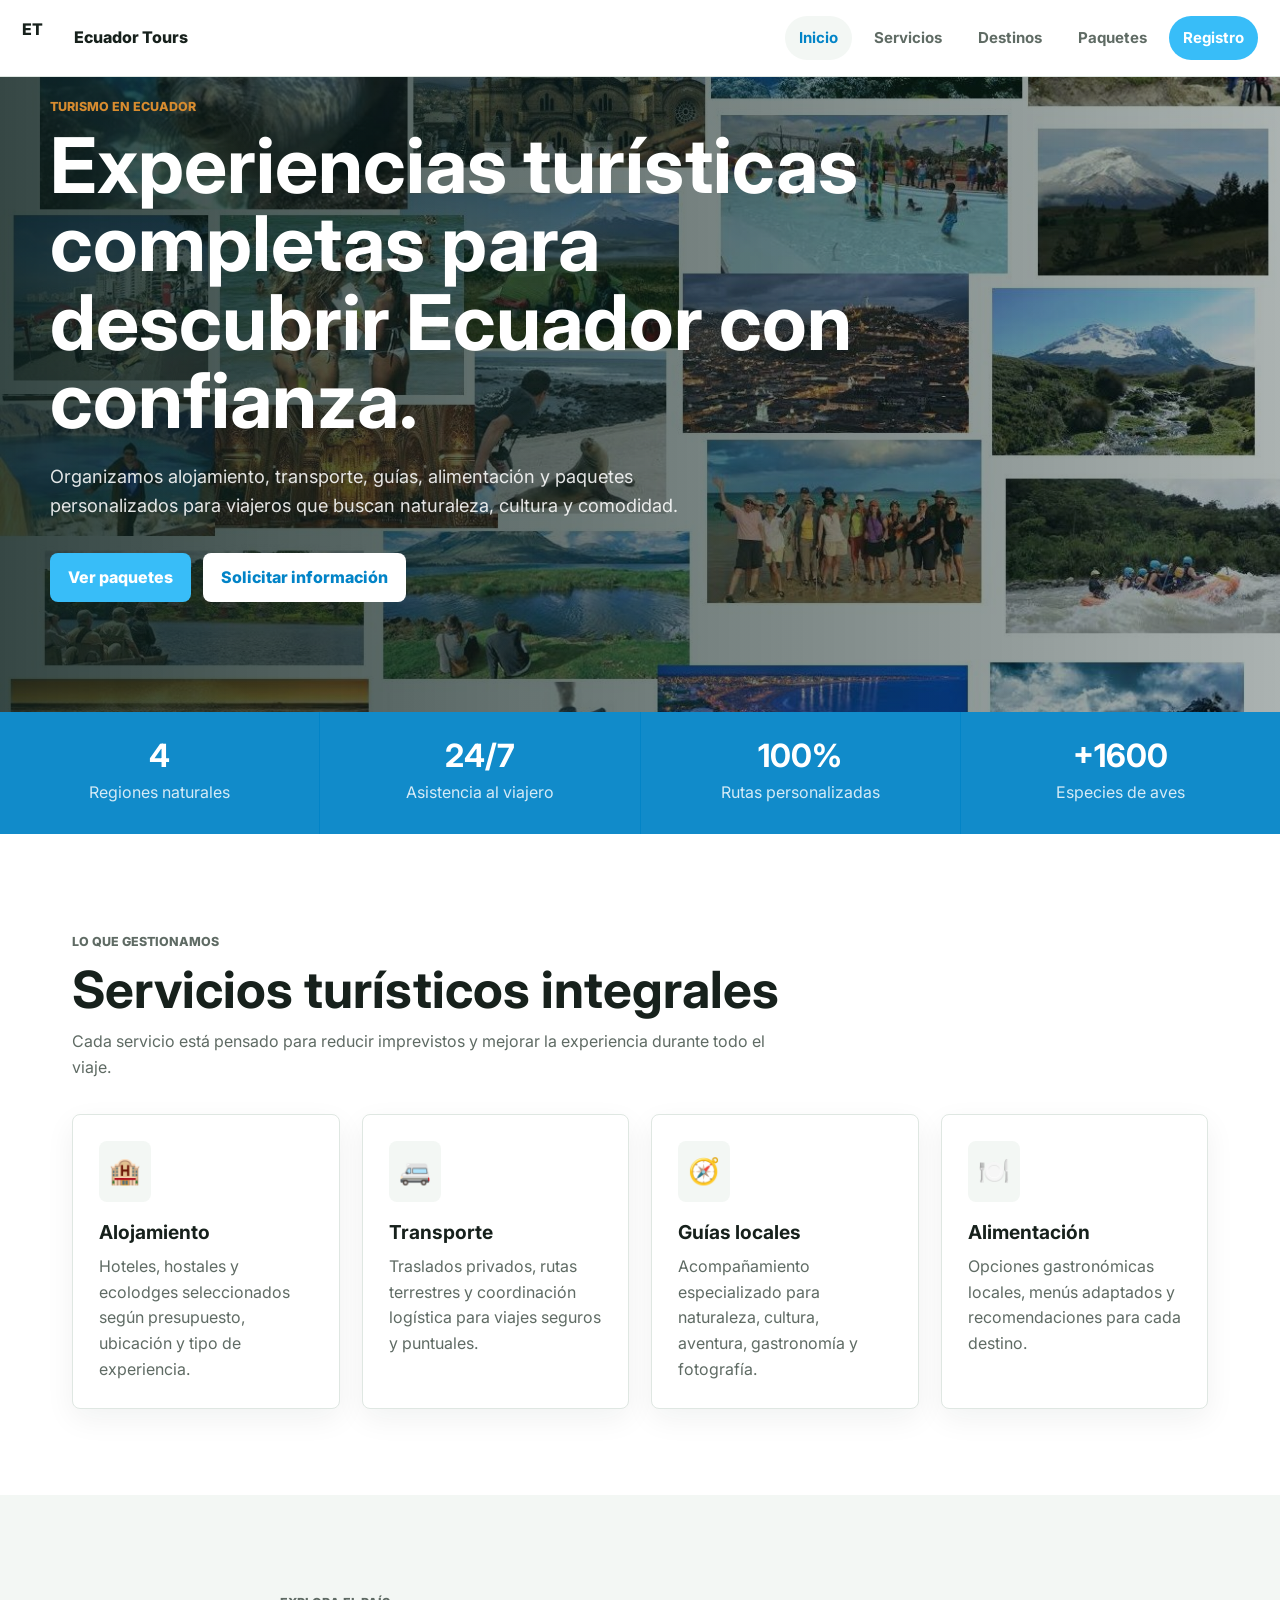
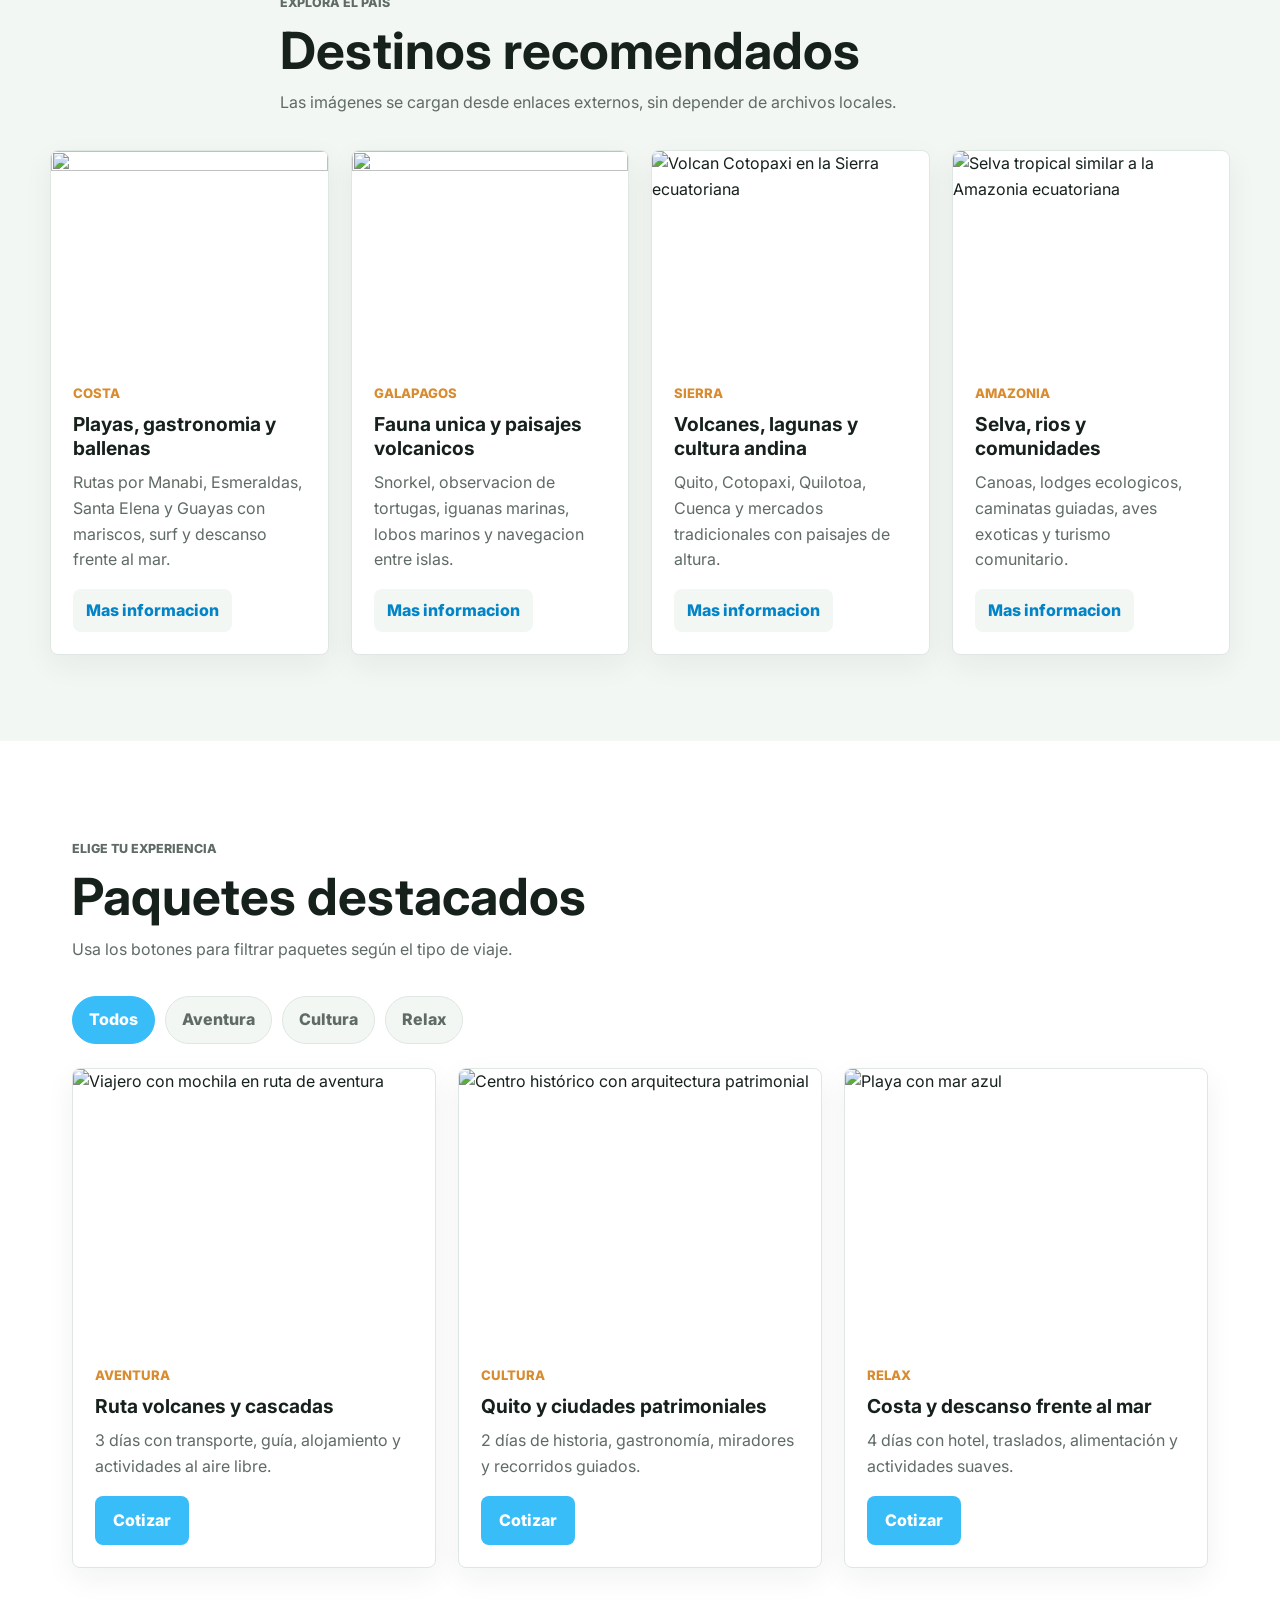
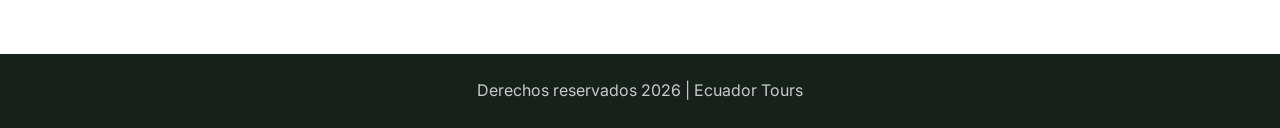
==== index.html @ 1644e5ca "Se creo una pagina adicional para el registro que despues cliquear que nos dirige a una pagina del r" ====
<!DOCTYPE html>
<html lang="es">
<head>
  <meta charset="UTF-8">
  <meta name="viewport" content="width=device-width, initial-scale=1.0">
  <title>Ecuador Tours | Servicios Turísticos Profesionales</title>
  <link rel="preconnect" href="https://fonts.googleapis.com">
  <link rel="preconnect" href="https://fonts.gstatic.com" crossorigin>
  <link href="https://fonts.googleapis.com/css2?family=Inter:wght@400;500;600;700;800&display=swap" rel="stylesheet">
  <link rel="stylesheet" href="estilos.css">
</head>
<body>
  <header class="site-header">
    <nav class="navbar" aria-label="Navegación principal">
      <a class="brand" href="#inicio" aria-label="Ir al inicio">
        <span class="brand-mark">ET</span>
        <span>Ecuador Tours</span>
      </a>
 
      <button class="menu-toggle" type="button" aria-label="Abrir menú" aria-expanded="false">
        <span></span>
        <span></span>
        <span></span>
      </button>
 
      <ul class="nav-links">
        <li><a href="#inicio" class="nav-link active">Inicio</a></li>
        <li><a href="#servicios" class="nav-link">Servicios</a></li>
        <li><a href="#destinos" class="nav-link">Destinos</a></li>
        <li><a href="#paquetes" class="nav-link">Paquetes</a></li>
        <li><a href="#registro" class="nav-link nav-cta">Registro</a></li>
      </ul>
    </nav>
  </header>
 
  <main>
    <section id="inicio" class="hero">
      <div class="hero-content">
        <p class="eyebrow">Turismo en Ecuador</p>
        <h1>Experiencias turísticas completas para descubrir Ecuador con confianza.</h1>
        <p class="hero-text">Organizamos alojamiento, transporte, guías, alimentación y paquetes personalizados para viajeros que buscan naturaleza, cultura y comodidad.</p>
        <div class="hero-actions">
          <a class="btn btn-primary" href="#paquetes">Ver paquetes</a>
          <a class="btn btn-secondary" href="#registro">Solicitar información</a>
        </div>
      </div>
    </section>
 
    <section class="stats-band" aria-label="Datos destacados">
      <article>
        <strong>4</strong>
        <span>Regiones naturales</span>
      </article>
      <article>
        <strong>24/7</strong>
        <span>Asistencia al viajero</span>
      </article>
      <article>
        <strong>100%</strong>
        <span>Rutas personalizadas</span>
      </article>
      <article>
        <strong>+1600</strong>
        <span>Especies de aves</span>
      </article>
    </section>
 
    <section id="servicios" class="section">
      <div class="section-heading">
        <p class="eyebrow">Lo que gestionamos</p>
        <h2>Servicios turísticos integrales</h2>
        <p>Cada servicio está pensado para reducir imprevistos y mejorar la experiencia durante todo el viaje.</p>
      </div>
 
      <div class="service-grid">
        <article class="service-card">
          <span class="icon">🏨</span>
          <h3>Alojamiento</h3>
          <p>Hoteles, hostales y ecolodges seleccionados según presupuesto, ubicación y tipo de experiencia.</p>
        </article>
        <article class="service-card">
          <span class="icon">🚐</span>
          <h3>Transporte</h3>
          <p>Traslados privados, rutas terrestres y coordinación logística para viajes seguros y puntuales.</p>
        </article>
        <article class="service-card">
          <span class="icon">🧭</span>
          <h3>Guías locales</h3>
          <p>Acompañamiento especializado para naturaleza, cultura, aventura, gastronomía y fotografía.</p>
        </article>
        <article class="service-card">
          <span class="icon">🍽️</span>
          <h3>Alimentación</h3>
          <p>Opciones gastronómicas locales, menús adaptados y recomendaciones para cada destino.</p>
        </article>
      </div>
    </section>
 
    <section id="destinos" class="section section-muted">
      <div class="section-heading">
        <p class="eyebrow">Explora el país</p>
        <h2>Destinos recomendados</h2>
        <p>Las imágenes se cargan desde enlaces externos, sin depender de archivos locales.</p>
      </div>
 
      <div class="destination-grid destination-grid--four">
        <article class="destination-card">
          <img src="https://imgmedia.larepublica.pe/1000x590/larepublica/original/2024/11/26/67465db85bb6f54c3376f02b.webp%22 alt="Costa ecuatoriana con playa, mar y vegetacion tropical">
          <div>
            <span>Costa</span>
            <h3>Playas, gastronomia y ballenas</h3>
            <p>Rutas por Manabi, Esmeraldas, Santa Elena y Guayas con mariscos, surf y descanso frente al mar.</p>
            <button class="btn btn-small destination-btn" type="button" data-destination="costa">Mas informacion</button>
          </div>
        </article>
 
        <article class="destination-card">
          <img src="https://artralux.co.th/wp-content/uploads/2022/04/cover-%E0%B8%AB%E0%B8%A1%E0%B8%B9%E0%B9%88%E0%B9%80%E0%B8%81%E0%B8%B2%E0%B8%B0-%E0%B8%81%E0%B8%B2%E0%B8%A5%E0%B8%B2%E0%B8%9B%E0%B8%B2%E0%B8%81%E0%B8%AD%E0%B8%AA-1-768x384.jpg%22 alt="Islas Galapagos con aguas turquesas y formaciones volcanicas">
          <div>
            <span>Galapagos</span>
            <h3>Fauna unica y paisajes volcanicos</h3>
            <p>Snorkel, observacion de tortugas, iguanas marinas, lobos marinos y navegacion entre islas.</p>
            <button class="btn btn-small destination-btn" type="button" data-destination="galapagos">Mas informacion</button>
          </div>
        </article>
 
        <article class="destination-card">
          <img src="https://www.galakiwi.com/blog/wp-content/uploads/2025/10/pexels-davegarcia-30785381-scaled.jpg" alt="Volcan Cotopaxi en la Sierra ecuatoriana">
          <div>
            <span>Sierra</span>
            <h3>Volcanes, lagunas y cultura andina</h3>
            <p>Quito, Cotopaxi, Quilotoa, Cuenca y mercados tradicionales con paisajes de altura.</p>
            <button class="btn btn-small destination-btn" type="button" data-destination="sierra">Mas informacion</button>
          </div>
        </article>
 
        <article class="destination-card">
          <img src="https://images.unsplash.com/photo-1448375240586-882707db888b?auto=format&fit=crop&w=1200&q=85" alt="Selva tropical similar a la Amazonia ecuatoriana">
          <div>
            <span>Amazonia</span>
            <h3>Selva, rios y comunidades</h3>
            <p>Canoas, lodges ecologicos, caminatas guiadas, aves exoticas y turismo comunitario.</p>
            <button class="btn btn-small destination-btn" type="button" data-destination="amazonia">Mas informacion</button>
          </div>
        </article>
      </div>
    </section>
 
    <section id="paquetes" class="section">
      <div class="section-heading">
        <p class="eyebrow">Elige tu experiencia</p>
        <h2>Paquetes destacados</h2>
        <p>Usa los botones para filtrar paquetes según el tipo de viaje.</p>
      </div>
 
      <div class="filter-bar" aria-label="Filtro de paquetes">
        <button class="filter-btn active" type="button" data-filter="todos">Todos</button>
        <button class="filter-btn" type="button" data-filter="aventura">Aventura</button>
        <button class="filter-btn" type="button" data-filter="cultura">Cultura</button>
        <button class="filter-btn" type="button" data-filter="relax">Relax</button>
      </div>
 
      <div class="package-grid">
        <article class="package-card" data-category="aventura">
          <img src="https://images.unsplash.com/photo-1526772662000-3f88f10405ff?auto=format&fit=crop&w=1000&q=80" alt="Viajero con mochila en ruta de aventura">
          <div class="package-body">
            <span>Aventura</span>
            <h3>Ruta volcanes y cascadas</h3>
            <p>3 días con transporte, guía, alojamiento y actividades al aire libre.</p>
            <button class="btn btn-primary package-btn" type="button" data-package="Ruta volcanes y cascadas">Cotizar</button>
          </div>
        </article>
 
        <article class="package-card" data-category="cultura">
          <img src="https://images.unsplash.com/photo-1516738901171-8eb4fc13bd20?auto=format&fit=crop&w=1000&q=80" alt="Centro histórico con arquitectura patrimonial">
          <div class="package-body">
            <span>Cultura</span>
            <h3>Quito y ciudades patrimoniales</h3>
            <p>2 días de historia, gastronomía, miradores y recorridos guiados.</p>
            <button class="btn btn-primary package-btn" type="button" data-package="Quito y ciudades patrimoniales">Cotizar</button>
          </div>
        </article>
 
        <article class="package-card" data-category="relax">
          <img src="https://images.unsplash.com/photo-1507525428034-b723cf961d3e?auto=format&fit=crop&w=1000&q=80" alt="Playa con mar azul">
          <div class="package-body">
            <span>Relax</span>
            <h3>Costa y descanso frente al mar</h3>
            <p>4 días con hotel, traslados, alimentación y actividades suaves.</p>
            <button class="btn btn-primary package-btn" type="button" data-package="Costa y descanso frente al mar">Cotizar</button>
          </div>
        </article>
      </div>
    </section>
 

  </main>
 
  <div class="modal hidden" id="modal" aria-hidden="true">
    <div class="modal-card" role="dialog" aria-modal="true" aria-labelledby="modal-title">
      <button class="modal-close" type="button" aria-label="Cerrar ventana">×</button>
      <p class="eyebrow">Detalle del destino</p>
      <h2 id="modal-title"></h2>
      <p id="modal-text"></p>
      <a class="btn btn-primary modal-info-btn" href="#registro">Quiero informacion</a>
    </div>
  </div>
 
  <footer class="site-footer">
    <p>Derechos reservados 2026 | Ecuador Tours</p>
  </footer>
 
  <script src="app.js"></script>
</body>
</html>
---- estilos.css ----
:root {
  --ink: #17211c;
  --muted: #5f6b64;
  --line: #dfe7e2;
  --paper: #ffffff;
  --soft: #f3f7f4;
  --brand: #38bdf8;
  --brand-dark: #0284c7;
  --accent: #d88c2f;
  --shadow: 0 18px 45px rgba(23, 33, 28, 0.14);
}

* {
  box-sizing: border-box;
  margin: 0;
  padding: 0;
}

html {
  scroll-behavior: smooth;
}

body {
  background: var(--paper);
  color: var(--ink);
  font-family: "Inter", Arial, sans-serif;
  line-height: 1.6;
}

img {
  display: block;
  width: 100%;
}

a {
  color: inherit;
  text-decoration: none;
}

button,
input,
select {
  font: inherit;
}

.site-header {
  background: rgba(255, 255, 255, 0.94);
  border-bottom: 1px solid var(--line);
  position: sticky;
  top: 0;
  z-index: 20;
}

.navbar {
  align-items: center;
  display: flex;
  justify-content: space-between;
  margin: 0 auto;
  max-width: 1600px;
  min-height: 76px;
  padding: 0 22px;
}

.brand {
  align-items: center;
  display: inline-flex;
  font-weight: 800;
  gap: 10px;
}

.brand-mark {
  border-radius: 8px;
  height: 42px;
  object-fit: cover;
  width: 42px;
}

.nav-links {
  align-items: center;
  display: flex;
  gap: 8px;
  list-style: none;
}

.nav-link {
  border-radius: 999px;
  color: var(--muted);
  display: inline-flex;
  font-size: 0.94rem;
  font-weight: 700;
  padding: 10px 14px;
}

.nav-link:hover,
.nav-link.active {
  background: var(--soft);
  color: var(--brand-dark);
}

.nav-cta {
  background: var(--brand);
  color: #ffffff;
}

.nav-cta:hover,
.nav-cta.active {
  background: var(--brand-dark);
  color: #ffffff;
}

.menu-toggle {
  background: transparent;
  border: 0;
  display: none;
  flex-direction: column;
  gap: 5px;
  padding: 8px;
}

.menu-toggle span {
  background: var(--ink);
  border-radius: 999px;
  display: block;
  height: 2px;
  width: 26px;
}

.hero {
  align-items: center;
  background:
    linear-gradient(90deg, rgba(10, 31, 28, 0.82), rgba(10, 31, 28, 0.34)),
    url("fondoSitiosTuristicos.jpg") center/cover;
  color: #ffffff;
  display: flex;
  min-height: 620px;
  padding: 20px 10px 110px;
}

.hero-content {
  margin: 0 auto;
  max-width: 1180px;
  width: 100%;
}

.eyebrow {
  color: var(--accent);
  font-size: 0.78rem;
  font-weight: 800;
  letter-spacing: 0;
  margin-bottom: 10px;
  text-transform: uppercase;
}

.hero h1 {
  font-size: clamp(2.4rem, 6vw, 4.8rem);
  line-height: 1.02;
  max-width: 840px;
}

.hero-text {
  color: rgba(255, 255, 255, 0.88);
  font-size: 1.14rem;
  margin-top: 22px;
  max-width: 680px;
}

.hero-actions {
  display: flex;
  flex-wrap: wrap;
  gap: 12px;
  margin-top: 32px;
}

.btn {
  align-items: center;
  border: 0;
  border-radius: 8px;
  cursor: pointer;
  display: inline-flex;
  font-weight: 800;
  justify-content: center;
  min-height: 46px;
  padding: 12px 18px;
  transition: transform 0.18s ease, background 0.18s ease, color 0.18s ease;
}

.btn:hover {
  transform: translateY(-2px);
}

.btn-primary {
  background: var(--brand);
  color: #ffffff;
}

.btn-primary:hover {
  background: var(--brand-dark);
}

.btn-secondary {
  background: #ffffff;
  color: var(--brand-dark);
}

.btn-small {
  background: var(--soft);
  color: var(--brand-dark);
  min-height: 40px;
  padding: 9px 13px;
}

.stats-band {
  background: var(--brand-dark);
  color: #ffffff;
  display: grid;
  gap: 1px;
  grid-template-columns: repeat(4, 1fr);
}

.stats-band article {
  background: rgba(255, 255, 255, 0.06);
  padding: 28px 22px;
  text-align: center;
}

.stats-band strong {
  display: block;
  font-size: 2rem;
  line-height: 1;
}

.stats-band span {
  color: rgba(255, 255, 255, 0.82);
  display: block;
  margin-top: 8px;
}

.section {
  margin: 0 auto;
  max-width: 1180px;
  padding: 86px 22px;
}

.section-muted {
  background: var(--soft);
  max-width: none;
}

.section-muted > * {
  margin-left: auto;
  margin-right: auto;
  max-width: 1180px;
}

.section-heading {
  margin-bottom: 34px;
  max-width: 720px;
}

.section-heading h2,
.form-panel h2,
.modal-card h2 {
  font-size: clamp(2rem, 4vw, 3.2rem);
  line-height: 1.08;
}

.section-heading p,
.form-panel p,
.modal-card p {
  color: var(--muted);
  margin-top: 12px;
}

.service-grid,
.destination-grid,
.package-grid {
  display: grid;
  gap: 22px;
}

.service-grid {
  grid-template-columns: repeat(4, 1fr);
}

.service-card,
.destination-card,
.package-card,
.form-panel,
.modal-card {
  background: var(--paper);
  border: 1px solid var(--line);
  border-radius: 8px;
  box-shadow: 0 10px 30px rgba(23, 33, 28, 0.06);
}

.service-card {
  padding: 26px;
}

.icon {
  background: var(--soft);
  border-radius: 8px;
  display: inline-flex;
  font-size: 1.6rem;
  margin-bottom: 18px;
  padding: 10px;
}

.service-card h3,
.destination-card h3,
.package-card h3 {
  font-size: 1.2rem;
  line-height: 1.25;
}

.service-card p,
.destination-card p,
.package-card p {
  color: var(--muted);
  margin-top: 10px;
}

.destination-grid {
  grid-template-columns: repeat(3, 1fr);
}

.destination-grid--four {
  grid-template-columns: repeat(4, 1fr);
}

.destination-card {
  overflow: hidden;
}

.destination-card img,
.package-card img {
  aspect-ratio: 4 / 3;
  height: auto;
  object-fit: cover;
}

.destination-card div,
.package-body {
  padding: 22px;
}

.destination-card span,
.package-card span {
  color: var(--accent);
  display: inline-block;
  font-size: 0.82rem;
  font-weight: 800;
  margin-bottom: 8px;
  text-transform: uppercase;
}

.destination-card .btn,
.package-card .btn {
  margin-top: 16px;
}

.filter-bar {
  display: flex;
  flex-wrap: wrap;
  gap: 10px;
  margin-bottom: 24px;
}

.filter-btn {
  background: var(--soft);
  border: 1px solid var(--line);
  border-radius: 999px;
  color: var(--muted);
  cursor: pointer;
  font-weight: 800;
  padding: 10px 16px;
}

.filter-btn.active,
.filter-btn:hover {
  background: var(--brand);
  border-color: var(--brand);
  color: #ffffff;
}

.package-grid {
  grid-template-columns: repeat(3, 1fr);
}

.package-card {
  overflow: hidden;
}

.package-card.hidden {
  display: none;
}

.section-form {
  max-width: none;
  padding-bottom: 96px;
  padding-top: 96px;
}

.form-panel {
  display: grid;
  gap: 34px;
  grid-template-columns: 0.95fr 1.05fr;
  margin: 0 auto;
  max-width: 1080px;
  padding: 34px;
}

.contact-form {
  display: grid;
  gap: 12px;
}

.contact-form label {
  font-weight: 800;
}

.contact-form input,
.contact-form select {
  background: #ffffff;
  border: 1px solid var(--line);
  border-radius: 8px;
  min-height: 48px;
  padding: 12px 14px;
}

.contact-form input:focus,
.contact-form select:focus {
  border-color: var(--brand);
  outline: 3px solid rgba(15, 118, 110, 0.12);
}

.form-message {
  color: var(--brand-dark);
  font-weight: 800;
  min-height: 24px;
}

.form-message.error {
  color: #b42318;
}

.modal {
  align-items: center;
  background: rgba(10, 31, 28, 0.62);
  display: flex;
  inset: 0;
  justify-content: center;
  padding: 22px;
  position: fixed;
  z-index: 40;
}

.modal.hidden {
  display: none;
}

.modal-card {
  max-width: 560px;
  padding: 30px;
  position: relative;
  width: 100%;
}

.modal-close {
  background: var(--soft);
  border: 0;
  border-radius: 8px;
  cursor: pointer;
  font-size: 1.7rem;
  height: 42px;
  line-height: 1;
  position: absolute;
  right: 18px;
  top: 18px;
  width: 42px;
}

.modal-card .btn {
  margin-top: 20px;
}

.site-footer {
  background: var(--ink);
  color: rgba(255, 255, 255, 0.76);
  padding: 24px;
  text-align: center;
}

@media (max-width: 920px) {
  .service-grid,
  .destination-grid,
  .destination-grid--four,
  .package-grid,
  .form-panel {
    grid-template-columns: 1fr 1fr;
  }

  .stats-band {
    grid-template-columns: repeat(2, 1fr);
  }
}

@media (max-width: 720px) {
  .navbar {
    min-height: 68px;
  }

  .menu-toggle {
    display: flex;
  }

  .nav-links {
    background: #ffffff;
    border-bottom: 1px solid var(--line);
    box-shadow: var(--shadow);
    display: none;
    flex-direction: column;
    left: 0;
    padding: 16px 22px 20px;
    position: absolute;
    right: 0;
    top: 68px;
  }

  .nav-links.open {
    display: flex;
  }

  .nav-link {
    justify-content: center;
    width: 100%;
  }

  .hero {
    min-height: 560px;
    padding-top: 86px;
  }

  .hero-actions,
  .filter-bar {
    align-items: stretch;
    flex-direction: column;
  }

  .service-grid,
  .destination-grid,
  .destination-grid--four,
  .package-grid,
  .form-panel,
  .stats-band {
    grid-template-columns: 1fr;
  }

  .section,
  .section-form {
    padding: 64px 18px;
  }

  .form-panel {
    padding: 24px;
  }
}
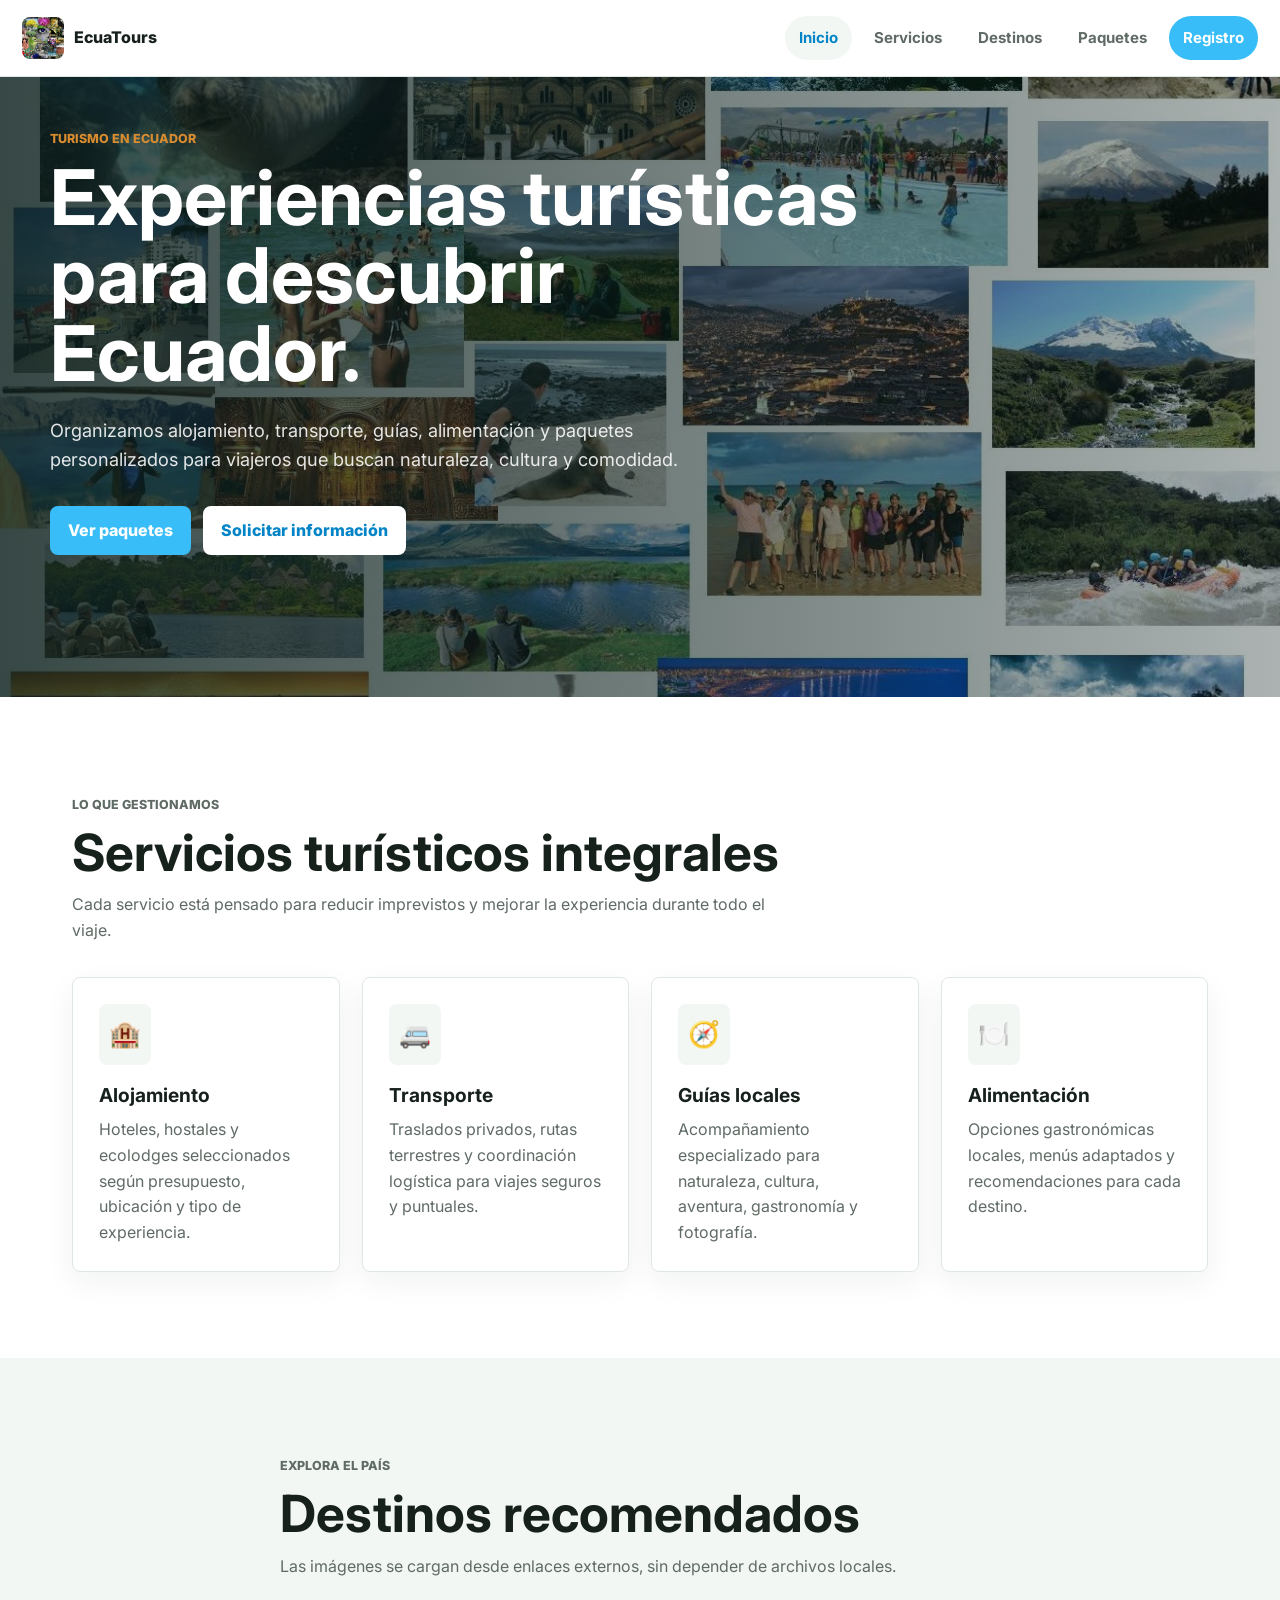
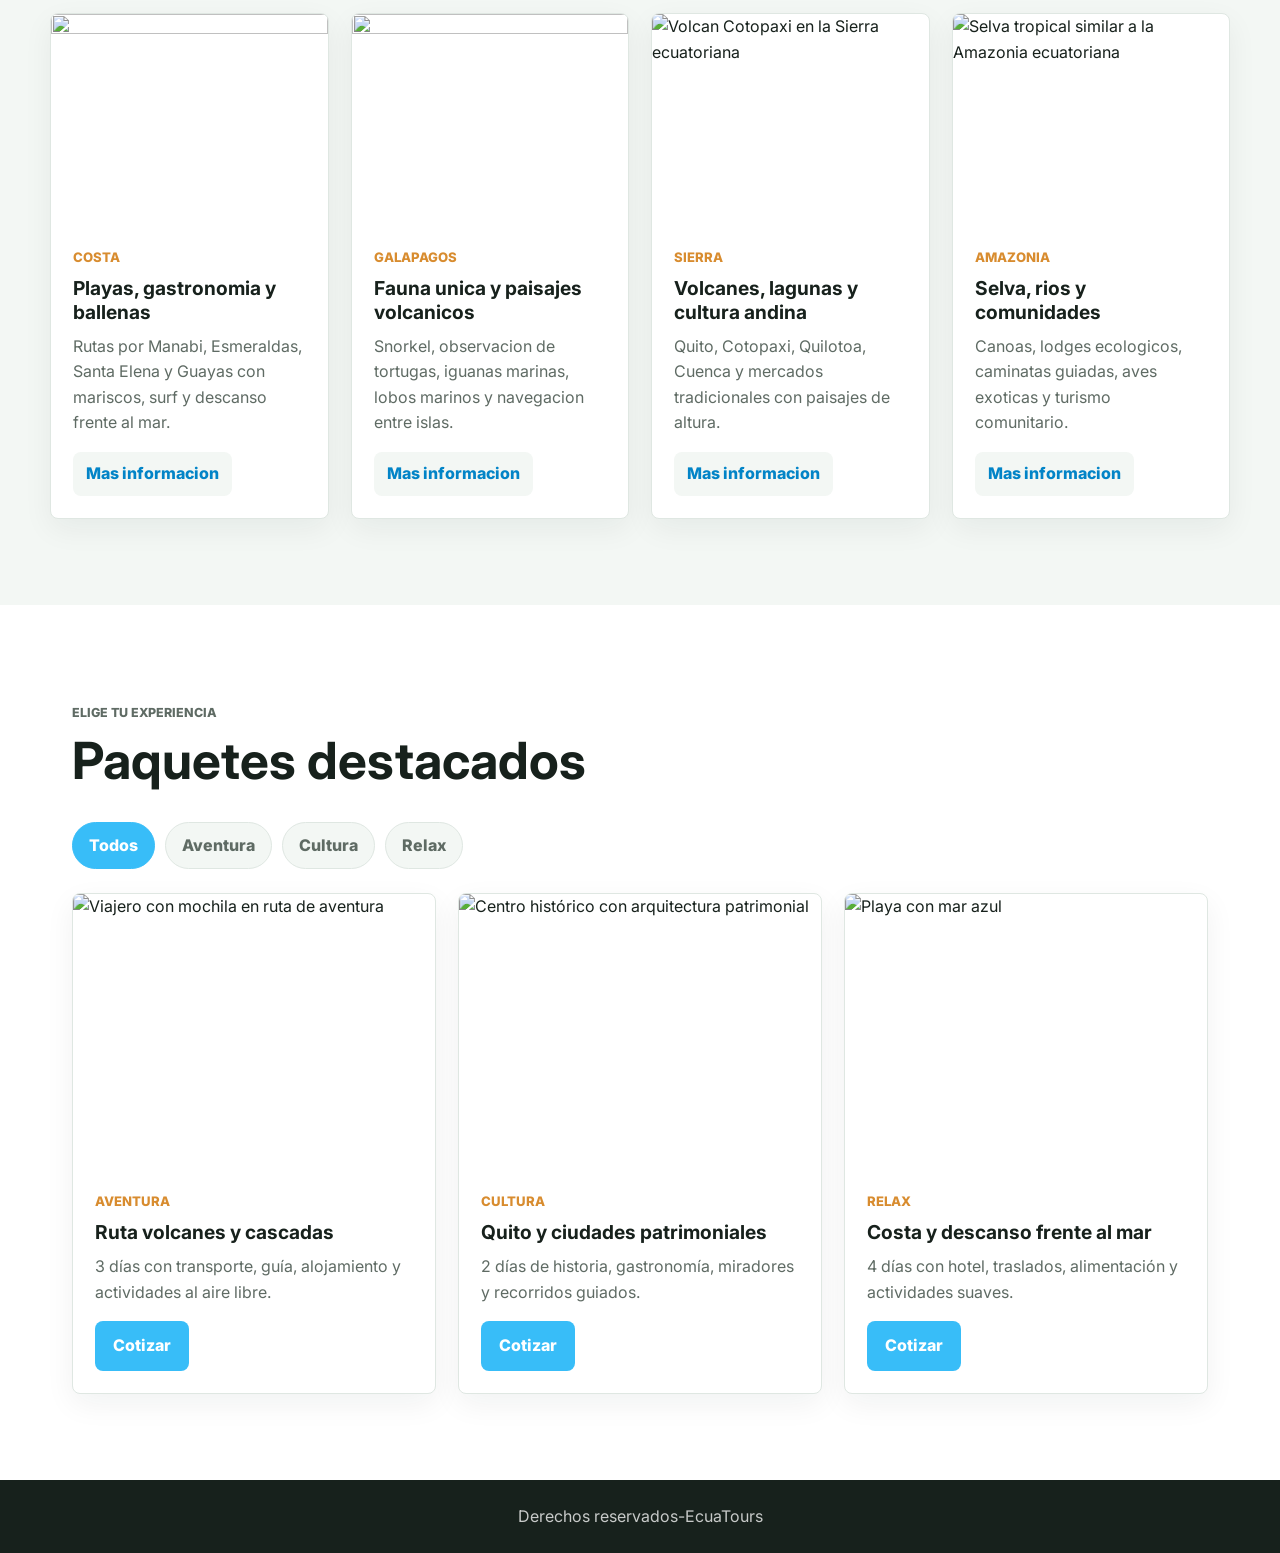
==== commit 30d58f01: "Resolver conflictos de index" ====
--- a/index.html
+++ b/index.html
@@ -3,7 +3,7 @@
 <head>
   <meta charset="UTF-8">
   <meta name="viewport" content="width=device-width, initial-scale=1.0">
-  <title>Ecuador Tours | Servicios Turísticos Profesionales</title>
+  <title>EcuaTours | Servicios Turísticos</title>
   <link rel="preconnect" href="https://fonts.googleapis.com">
   <link rel="preconnect" href="https://fonts.gstatic.com" crossorigin>
   <link href="https://fonts.googleapis.com/css2?family=Inter:wght@400;500;600;700;800&display=swap" rel="stylesheet">
@@ -13,12 +13,11 @@
   <header class="site-header">
     <nav class="navbar" aria-label="Navegación principal">
       <a class="brand" href="#inicio" aria-label="Ir al inicio">
-        <span class="brand-mark">ET</span>
-        <span>Ecuador Tours</span>
+    <img class="brand-mark" src="biodiversidad.jpg" alt="Logo EcuaTours">
+        <span>EcuaTours</span>
       </a>
  
       <button class="menu-toggle" type="button" aria-label="Abrir menú" aria-expanded="false">
-        <span></span>
         <span></span>
         <span></span>
       </button>
@@ -37,32 +36,13 @@
     <section id="inicio" class="hero">
       <div class="hero-content">
         <p class="eyebrow">Turismo en Ecuador</p>
-        <h1>Experiencias turísticas completas para descubrir Ecuador con confianza.</h1>
+        <h1>Experiencias turísticas para descubrir Ecuador.</h1>
         <p class="hero-text">Organizamos alojamiento, transporte, guías, alimentación y paquetes personalizados para viajeros que buscan naturaleza, cultura y comodidad.</p>
         <div class="hero-actions">
           <a class="btn btn-primary" href="#paquetes">Ver paquetes</a>
           <a class="btn btn-secondary" href="#registro">Solicitar información</a>
         </div>
       </div>
-    </section>
- 
-    <section class="stats-band" aria-label="Datos destacados">
-      <article>
-        <strong>4</strong>
-        <span>Regiones naturales</span>
-      </article>
-      <article>
-        <strong>24/7</strong>
-        <span>Asistencia al viajero</span>
-      </article>
-      <article>
-        <strong>100%</strong>
-        <span>Rutas personalizadas</span>
-      </article>
-      <article>
-        <strong>+1600</strong>
-        <span>Especies de aves</span>
-      </article>
     </section>
  
     <section id="servicios" class="section">
@@ -150,7 +130,6 @@
       <div class="section-heading">
         <p class="eyebrow">Elige tu experiencia</p>
         <h2>Paquetes destacados</h2>
-        <p>Usa los botones para filtrar paquetes según el tipo de viaje.</p>
       </div>
  
       <div class="filter-bar" aria-label="Filtro de paquetes">
@@ -193,7 +172,8 @@
       </div>
     </section>
  
-
+   
+    </section>
   </main>
  
   <div class="modal hidden" id="modal" aria-hidden="true">
@@ -207,9 +187,10 @@
   </div>
  
   <footer class="site-footer">
-    <p>Derechos reservados 2026 | Ecuador Tours</p>
+    <p>Derechos reservados-EcuaTours</p>
   </footer>
  
-  <script src="app.js"></script>
+  <script type="module" src="app.js"></script>
 </body>
-</html>+</html>
+ 
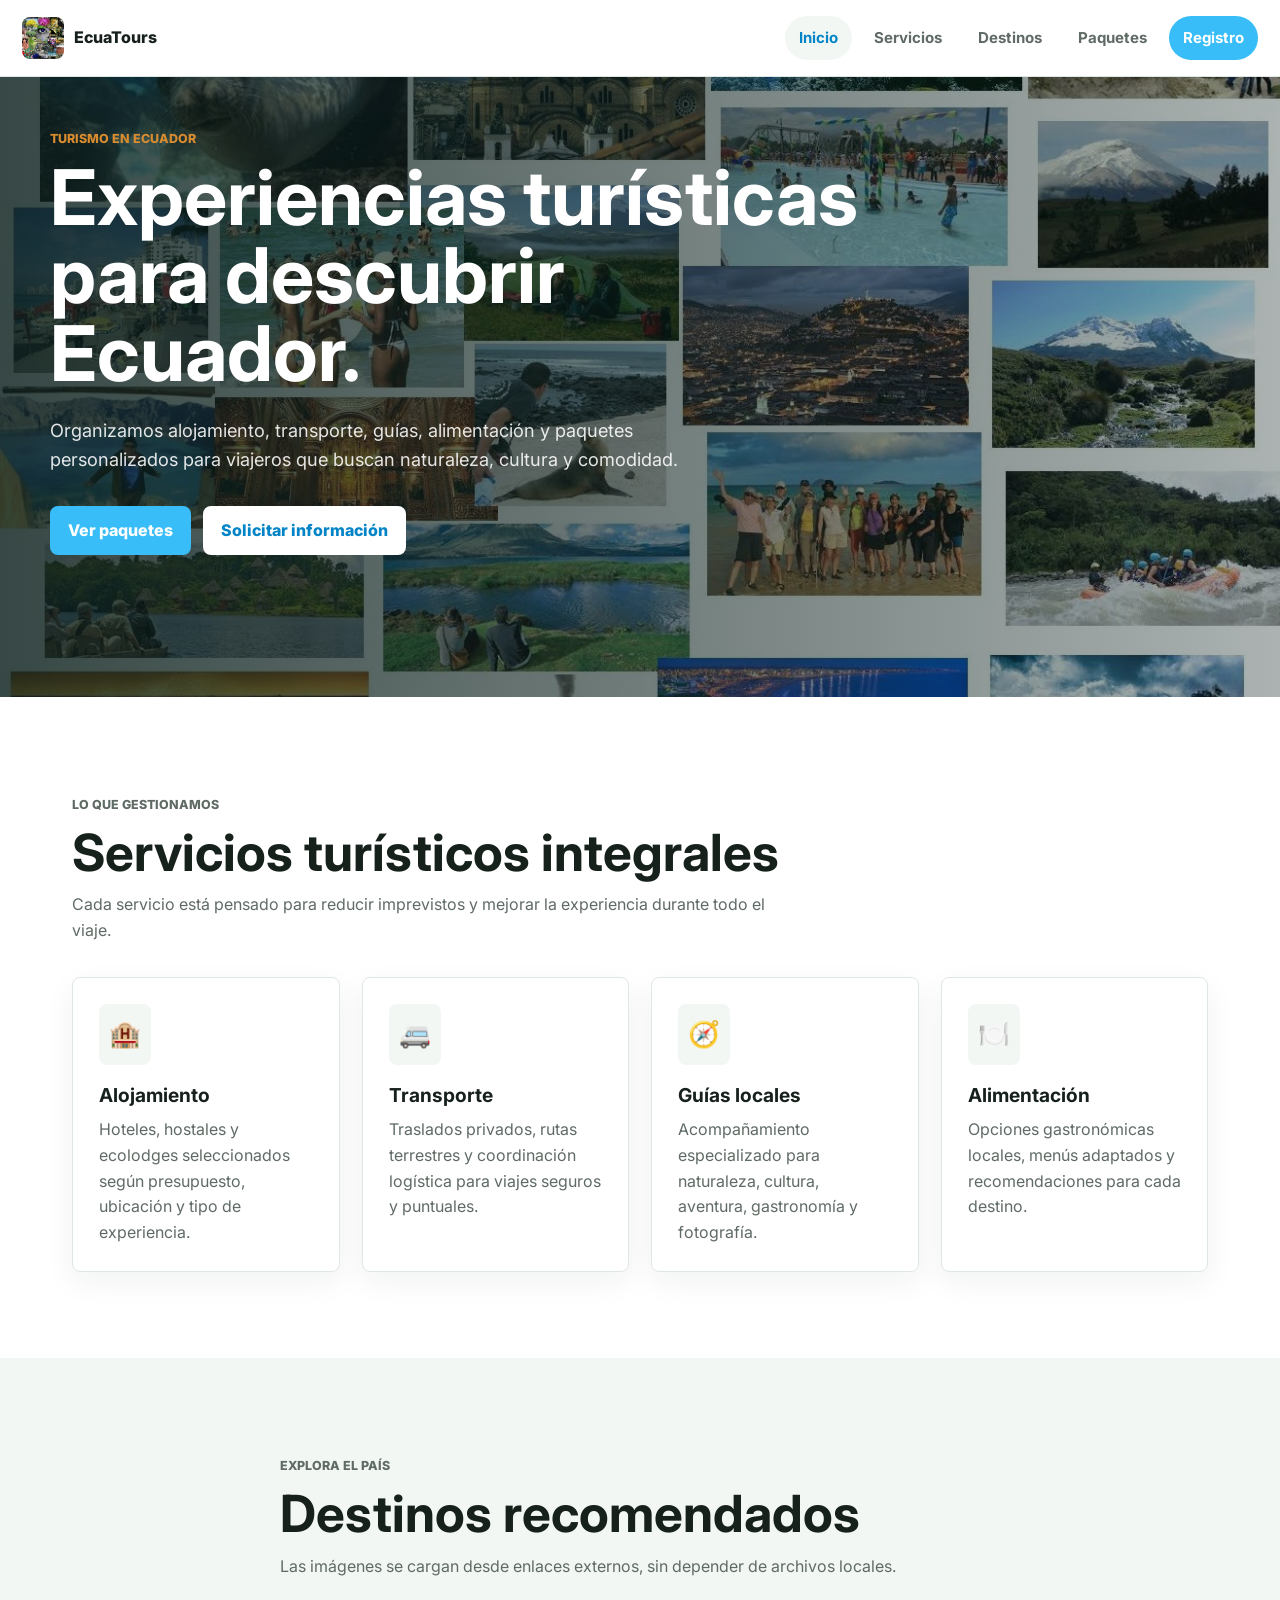
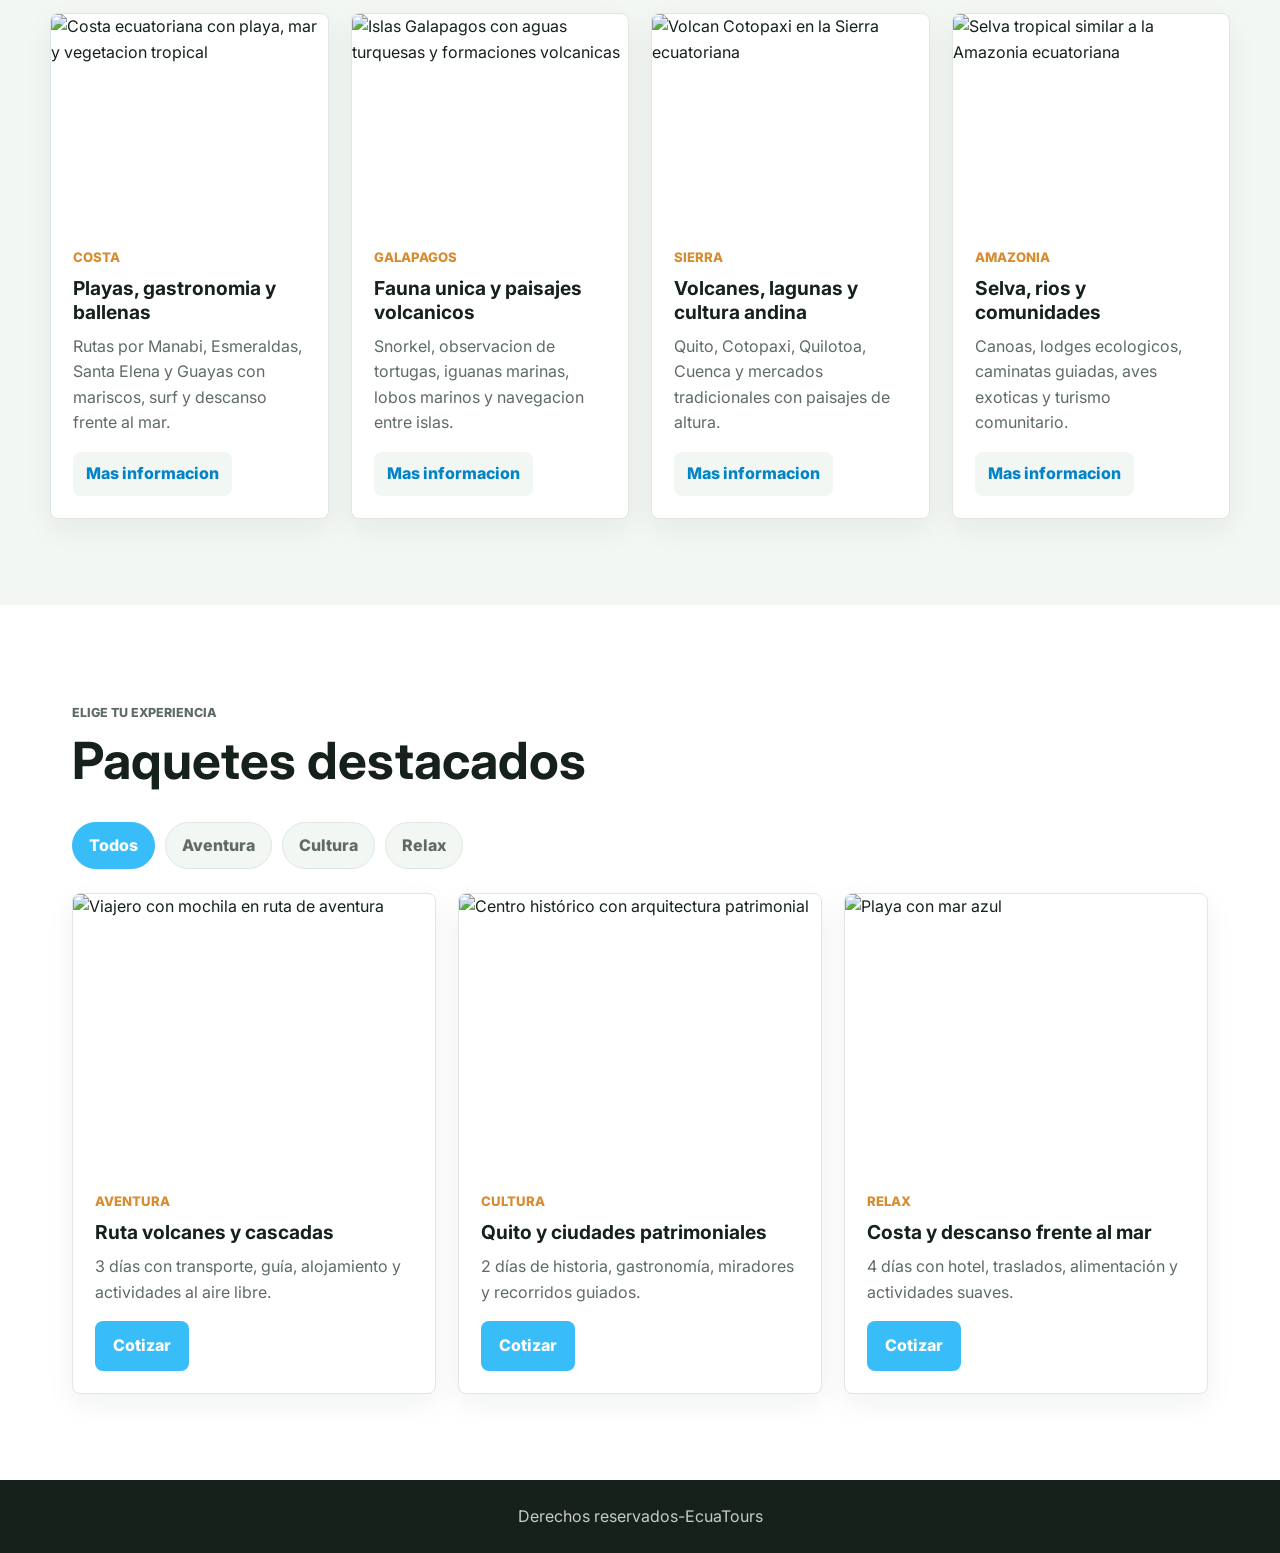
==== commit ef0ab34e: "Corrige enlaces rotos y separa formulario de registro en Registro.html - Cambia enlaces de #registro" ====
--- a/index.html
+++ b/index.html
@@ -27,7 +27,7 @@
         <li><a href="#servicios" class="nav-link">Servicios</a></li>
         <li><a href="#destinos" class="nav-link">Destinos</a></li>
         <li><a href="#paquetes" class="nav-link">Paquetes</a></li>
-        <li><a href="#registro" class="nav-link nav-cta">Registro</a></li>
+        <li><a href="Registro.html" class="nav-link nav-cta">Registro</a></li>
       </ul>
     </nav>
   </header>
@@ -40,7 +40,7 @@
         <p class="hero-text">Organizamos alojamiento, transporte, guías, alimentación y paquetes personalizados para viajeros que buscan naturaleza, cultura y comodidad.</p>
         <div class="hero-actions">
           <a class="btn btn-primary" href="#paquetes">Ver paquetes</a>
-          <a class="btn btn-secondary" href="#registro">Solicitar información</a>
+          <a class="btn btn-secondary" href="Registro.html">Solicitar información</a>
         </div>
       </div>
     </section>
@@ -85,7 +85,7 @@
  
       <div class="destination-grid destination-grid--four">
         <article class="destination-card">
-          <img src="https://imgmedia.larepublica.pe/1000x590/larepublica/original/2024/11/26/67465db85bb6f54c3376f02b.webp%22 alt="Costa ecuatoriana con playa, mar y vegetacion tropical">
+          <img src="https://imgmedia.larepublica.pe/1000x590/larepublica/original/2024/11/26/67465db85bb6f54c3376f02b.webp" alt="Costa ecuatoriana con playa, mar y vegetacion tropical">
           <div>
             <span>Costa</span>
             <h3>Playas, gastronomia y ballenas</h3>
@@ -95,7 +95,7 @@
         </article>
  
         <article class="destination-card">
-          <img src="https://artralux.co.th/wp-content/uploads/2022/04/cover-%E0%B8%AB%E0%B8%A1%E0%B8%B9%E0%B9%88%E0%B9%80%E0%B8%81%E0%B8%B2%E0%B8%B0-%E0%B8%81%E0%B8%B2%E0%B8%A5%E0%B8%B2%E0%B8%9B%E0%B8%B2%E0%B8%81%E0%B8%AD%E0%B8%AA-1-768x384.jpg%22 alt="Islas Galapagos con aguas turquesas y formaciones volcanicas">
+          <img src="https://artralux.co.th/wp-content/uploads/2022/04/cover-%E0%B8%AB%E0%B8%A1%E0%B8%B9%E0%B9%88%E0%B9%80%E0%B8%81%E0%B8%B2%E0%B8%B0-%E0%B8%81%E0%B8%B2%E0%B8%A5%E0%B8%B2%E0%B8%9B%E0%B8%B2%E0%B8%81%E0%B8%AD%E0%B8%AA-1-768x384.jpg" alt="Islas Galapagos con aguas turquesas y formaciones volcanicas">
           <div>
             <span>Galapagos</span>
             <h3>Fauna unica y paisajes volcanicos</h3>
@@ -171,9 +171,6 @@
         </article>
       </div>
     </section>
- 
-   
-    </section>
   </main>
  
   <div class="modal hidden" id="modal" aria-hidden="true">
@@ -182,7 +179,7 @@
       <p class="eyebrow">Detalle del destino</p>
       <h2 id="modal-title"></h2>
       <p id="modal-text"></p>
-      <a class="btn btn-primary modal-info-btn" href="#registro">Quiero informacion</a>
+      <a class="btn btn-primary modal-info-btn" href="Registro.html">Quiero informacion</a>
     </div>
   </div>
  
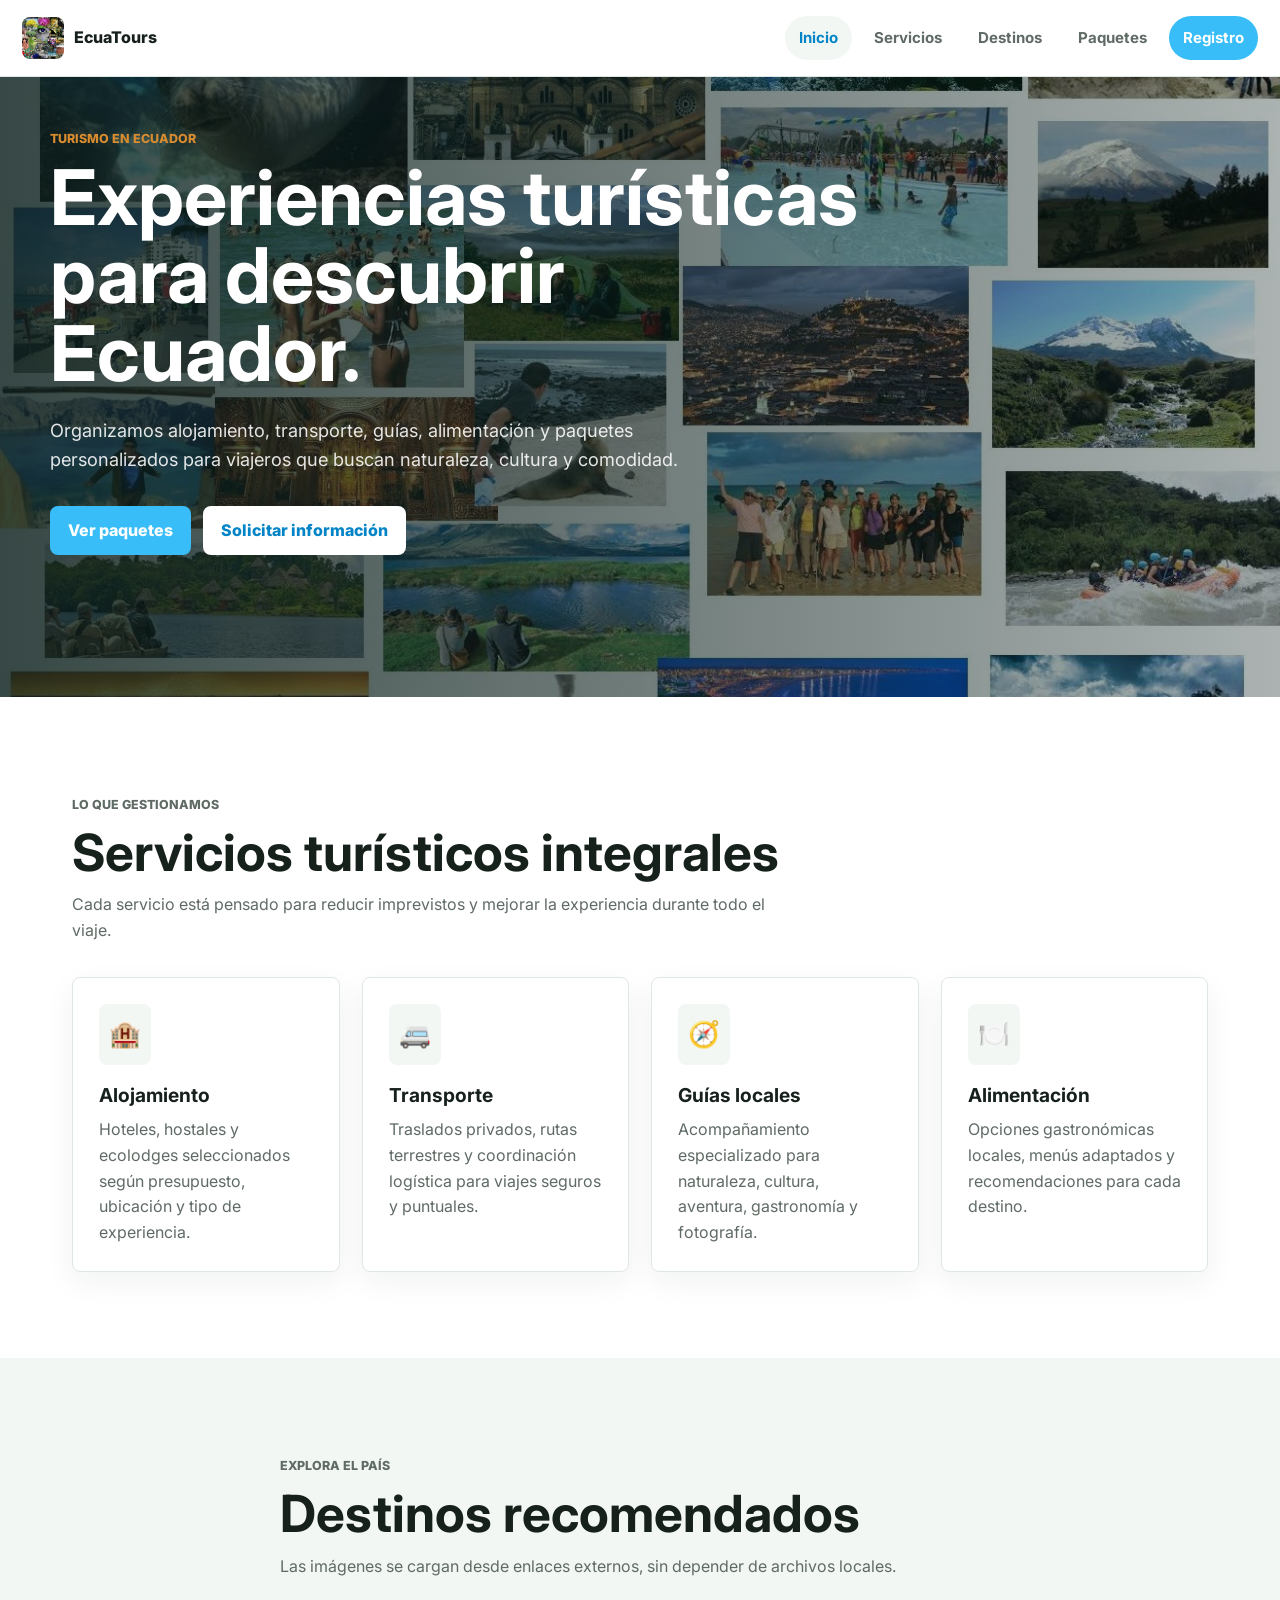
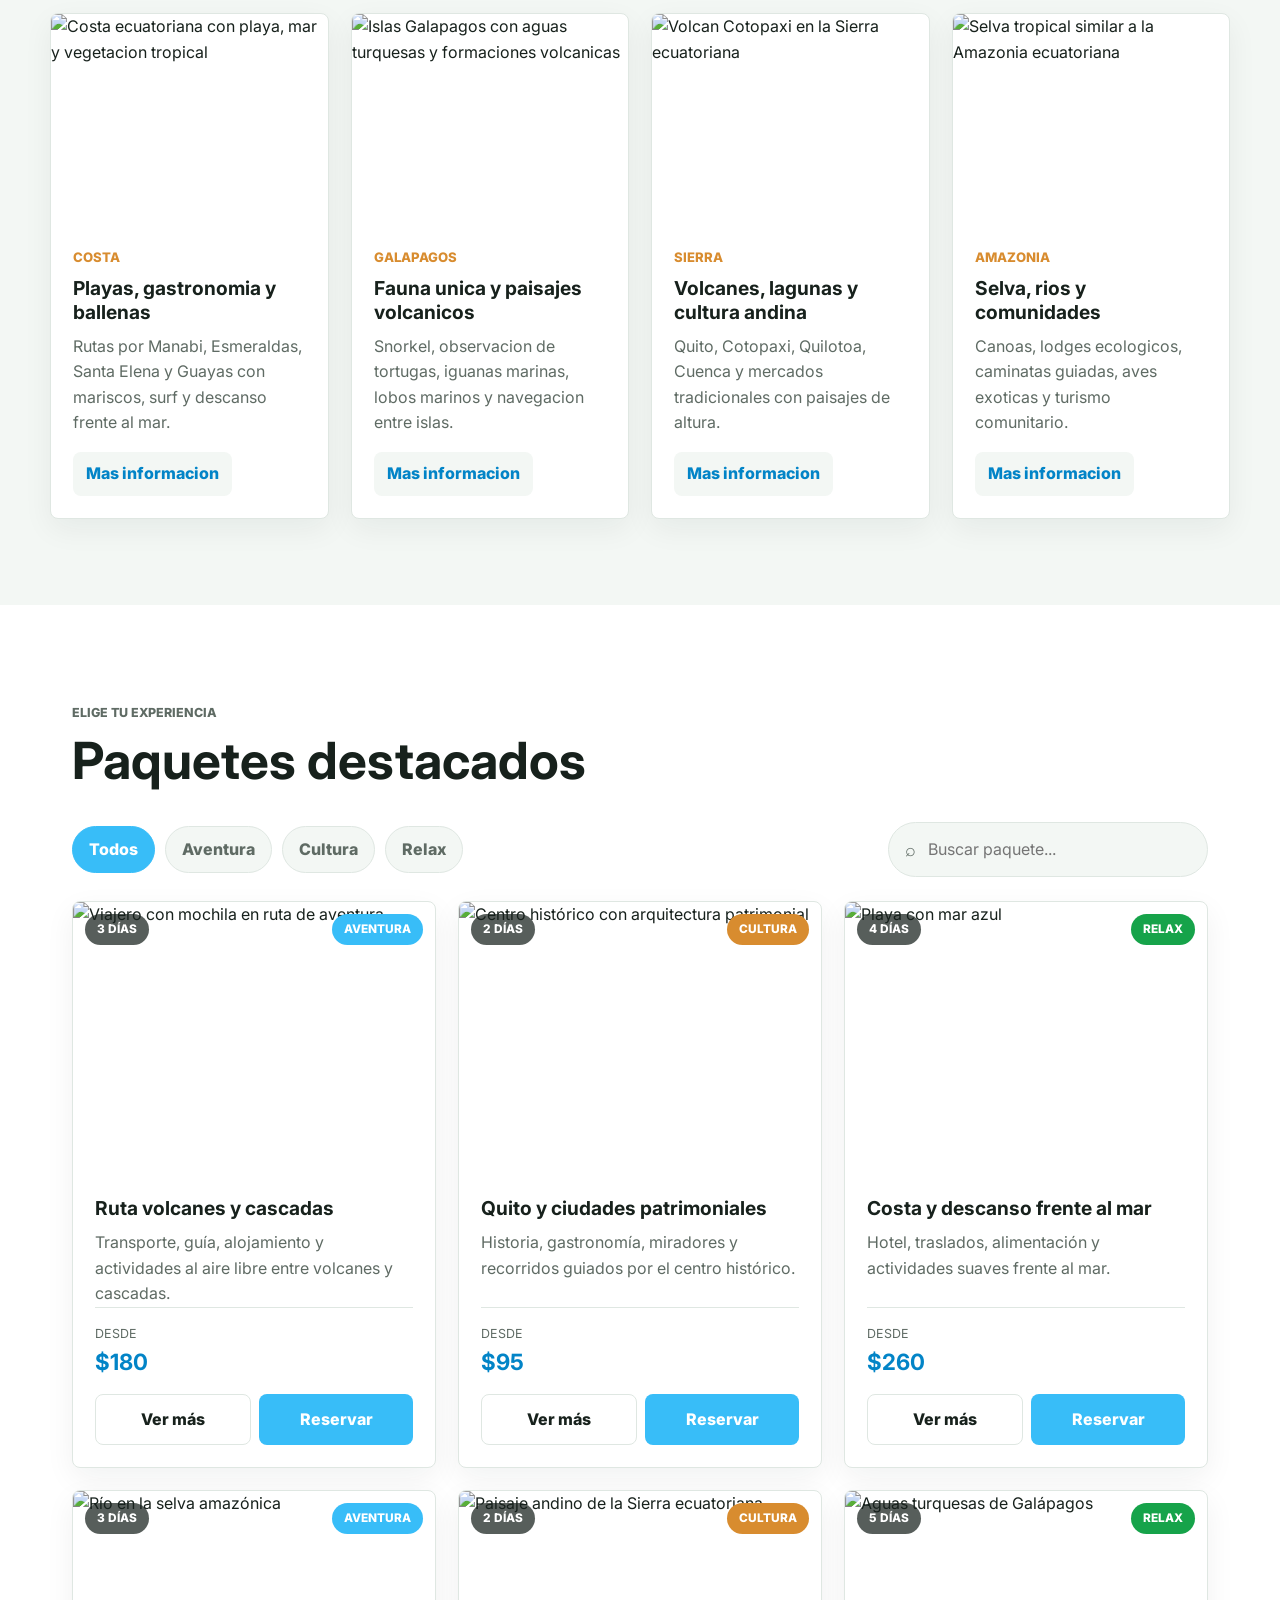
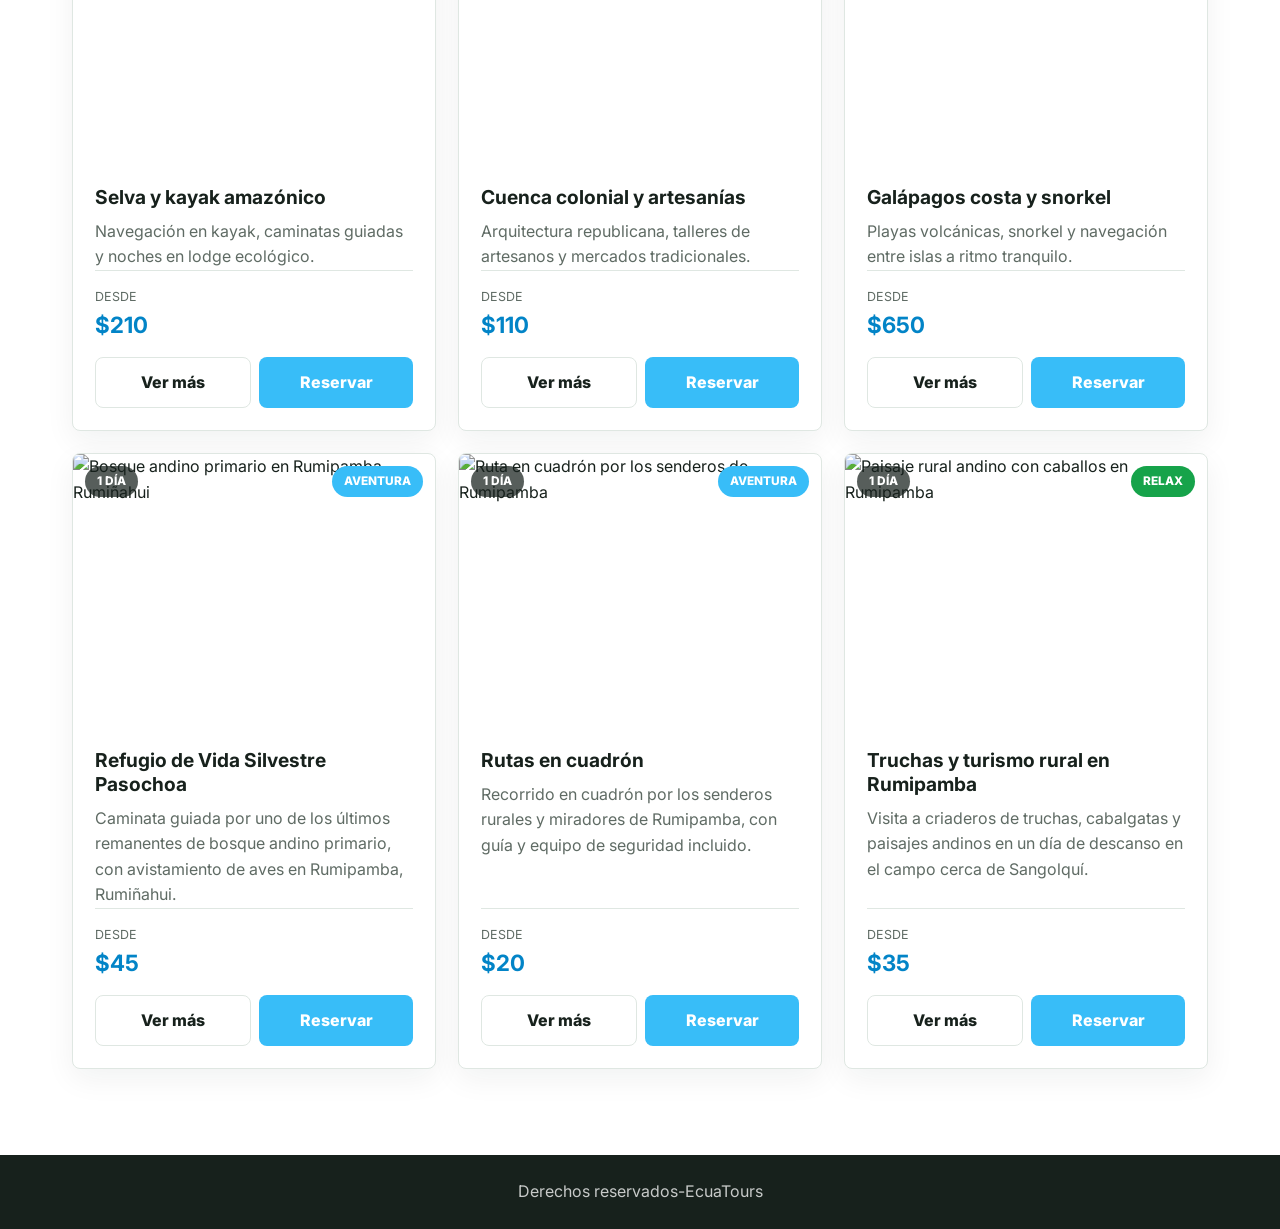
==== commit f88bd7a3: "Creacion de nuevas tarjetas y se agrego una barra de busqueda, ademas se añadio un button '''ver mas" ====
--- a/index.html
+++ b/index.html
@@ -131,42 +131,219 @@
         <p class="eyebrow">Elige tu experiencia</p>
         <h2>Paquetes destacados</h2>
       </div>
- 
-      <div class="filter-bar" aria-label="Filtro de paquetes">
-        <button class="filter-btn active" type="button" data-filter="todos">Todos</button>
-        <button class="filter-btn" type="button" data-filter="aventura">Aventura</button>
-        <button class="filter-btn" type="button" data-filter="cultura">Cultura</button>
-        <button class="filter-btn" type="button" data-filter="relax">Relax</button>
-      </div>
- 
+
+      <div class="catalog-tools">
+        <div class="filter-bar" aria-label="Filtro de paquetes">
+          <button class="filter-btn active" type="button" data-filter="todos">Todos</button>
+          <button class="filter-btn" type="button" data-filter="aventura">Aventura</button>
+          <button class="filter-btn" type="button" data-filter="cultura">Cultura</button>
+          <button class="filter-btn" type="button" data-filter="relax">Relax</button>
+        </div>
+
+        <div class="search-bar">
+          <span class="search-icon" aria-hidden="true">⌕</span>
+          <input type="search" id="package-search" placeholder="Buscar paquete..." aria-label="Buscar paquete">
+        </div>
+      </div>
+
+      <p id="package-empty" class="package-empty hidden">No encontramos paquetes con ese criterio.</p>
+
       <div class="package-grid">
-        <article class="package-card" data-category="aventura">
-          <img src="https://images.unsplash.com/photo-1526772662000-3f88f10405ff?auto=format&fit=crop&w=1000&q=80" alt="Viajero con mochila en ruta de aventura">
-          <div class="package-body">
-            <span>Aventura</span>
+        <article class="package-card" data-category="aventura" data-name="Ruta volcanes y cascadas" data-map="Cotopaxi, Ecuador">
+          <div class="package-media">
+            <img src="https://images.unsplash.com/photo-1526772662000-3f88f10405ff?auto=format&fit=crop&w=1000&q=80" alt="Viajero con mochila en ruta de aventura">
+            <span class="badge badge-duration">3 días</span>
+            <span class="badge badge-category badge-aventura">Aventura</span>
+          </div>
+          <div class="package-body">
             <h3>Ruta volcanes y cascadas</h3>
-            <p>3 días con transporte, guía, alojamiento y actividades al aire libre.</p>
-            <button class="btn btn-primary package-btn" type="button" data-package="Ruta volcanes y cascadas">Cotizar</button>
-          </div>
-        </article>
- 
-        <article class="package-card" data-category="cultura">
-          <img src="https://images.unsplash.com/photo-1516738901171-8eb4fc13bd20?auto=format&fit=crop&w=1000&q=80" alt="Centro histórico con arquitectura patrimonial">
-          <div class="package-body">
-            <span>Cultura</span>
+            <p>Transporte, guía, alojamiento y actividades al aire libre entre volcanes y cascadas.</p>
+            <div class="package-footer">
+              <div class="price">
+                <span class="price-label">Desde</span>
+                <strong>$180</strong>
+              </div>
+              <div class="package-actions">
+                <button class="btn btn-outline package-info-btn" type="button">Ver más</button>
+                <button class="btn btn-primary package-btn" type="button" data-package="Ruta volcanes y cascadas">Reservar</button>
+              </div>
+            </div>
+          </div>
+        </article>
+
+        <article class="package-card" data-category="cultura" data-name="Quito y ciudades patrimoniales" data-map="Centro Histórico de Quito, Ecuador">
+          <div class="package-media">
+            <img src="https://images.unsplash.com/photo-1516738901171-8eb4fc13bd20?auto=format&fit=crop&w=1000&q=80" alt="Centro histórico con arquitectura patrimonial">
+            <span class="badge badge-duration">2 días</span>
+            <span class="badge badge-category badge-cultura">Cultura</span>
+          </div>
+          <div class="package-body">
             <h3>Quito y ciudades patrimoniales</h3>
-            <p>2 días de historia, gastronomía, miradores y recorridos guiados.</p>
-            <button class="btn btn-primary package-btn" type="button" data-package="Quito y ciudades patrimoniales">Cotizar</button>
-          </div>
-        </article>
- 
-        <article class="package-card" data-category="relax">
-          <img src="https://images.unsplash.com/photo-1507525428034-b723cf961d3e?auto=format&fit=crop&w=1000&q=80" alt="Playa con mar azul">
-          <div class="package-body">
-            <span>Relax</span>
+            <p>Historia, gastronomía, miradores y recorridos guiados por el centro histórico.</p>
+            <div class="package-footer">
+              <div class="price">
+                <span class="price-label">Desde</span>
+                <strong>$95</strong>
+              </div>
+              <div class="package-actions">
+                <button class="btn btn-outline package-info-btn" type="button">Ver más</button>
+                <button class="btn btn-primary package-btn" type="button" data-package="Quito y ciudades patrimoniales">Reservar</button>
+              </div>
+            </div>
+          </div>
+        </article>
+
+        <article class="package-card" data-category="relax" data-name="Costa y descanso frente al mar" data-map="Manta, Ecuador">
+          <div class="package-media">
+            <img src="https://images.unsplash.com/photo-1507525428034-b723cf961d3e?auto=format&fit=crop&w=1000&q=80" alt="Playa con mar azul">
+            <span class="badge badge-duration">4 días</span>
+            <span class="badge badge-category badge-relax">Relax</span>
+          </div>
+          <div class="package-body">
             <h3>Costa y descanso frente al mar</h3>
-            <p>4 días con hotel, traslados, alimentación y actividades suaves.</p>
-            <button class="btn btn-primary package-btn" type="button" data-package="Costa y descanso frente al mar">Cotizar</button>
+            <p>Hotel, traslados, alimentación y actividades suaves frente al mar.</p>
+            <div class="package-footer">
+              <div class="price">
+                <span class="price-label">Desde</span>
+                <strong>$260</strong>
+              </div>
+              <div class="package-actions">
+                <button class="btn btn-outline package-info-btn" type="button">Ver más</button>
+                <button class="btn btn-primary package-btn" type="button" data-package="Costa y descanso frente al mar">Reservar</button>
+              </div>
+            </div>
+          </div>
+        </article>
+
+        <article class="package-card" data-category="aventura" data-name="Selva y kayak amazónico" data-map="Tena, Ecuador">
+          <div class="package-media">
+            <img src="https://images.unsplash.com/photo-1448375240586-882707db888b?auto=format&fit=crop&w=1200&q=85" alt="Río en la selva amazónica">
+            <span class="badge badge-duration">3 días</span>
+            <span class="badge badge-category badge-aventura">Aventura</span>
+          </div>
+          <div class="package-body">
+            <h3>Selva y kayak amazónico</h3>
+            <p>Navegación en kayak, caminatas guiadas y noches en lodge ecológico.</p>
+            <div class="package-footer">
+              <div class="price">
+                <span class="price-label">Desde</span>
+                <strong>$210</strong>
+              </div>
+              <div class="package-actions">
+                <button class="btn btn-outline package-info-btn" type="button">Ver más</button>
+                <button class="btn btn-primary package-btn" type="button" data-package="Selva y kayak amazónico">Reservar</button>
+              </div>
+            </div>
+          </div>
+        </article>
+
+        <article class="package-card" data-category="cultura" data-name="Cuenca colonial y artesanías" data-map="Cuenca, Ecuador">
+          <div class="package-media">
+            <img src="https://www.galakiwi.com/blog/wp-content/uploads/2025/10/pexels-davegarcia-30785381-scaled.jpg" alt="Paisaje andino de la Sierra ecuatoriana">
+            <span class="badge badge-duration">2 días</span>
+            <span class="badge badge-category badge-cultura">Cultura</span>
+          </div>
+          <div class="package-body">
+            <h3>Cuenca colonial y artesanías</h3>
+            <p>Arquitectura republicana, talleres de artesanos y mercados tradicionales.</p>
+            <div class="package-footer">
+              <div class="price">
+                <span class="price-label">Desde</span>
+                <strong>$110</strong>
+              </div>
+              <div class="package-actions">
+                <button class="btn btn-outline package-info-btn" type="button">Ver más</button>
+                <button class="btn btn-primary package-btn" type="button" data-package="Cuenca colonial y artesanías">Reservar</button>
+              </div>
+            </div>
+          </div>
+        </article>
+
+        <article class="package-card" data-category="relax" data-name="Galápagos costa y snorkel" data-map="Puerto Ayora, Galápagos, Ecuador">
+          <div class="package-media">
+            <img src="https://artralux.co.th/wp-content/uploads/2022/04/cover-%E0%B8%AB%E0%B8%A1%E0%B8%B9%E0%B9%88%E0%B9%80%E0%B8%81%E0%B8%B2%E0%B8%B0-%E0%B8%81%E0%B8%B2%E0%B8%A5%E0%B8%B2%E0%B8%9B%E0%B8%B2%E0%B8%81%E0%B8%AD%E0%B8%AA-1-768x384.jpg" alt="Aguas turquesas de Galápagos">
+            <span class="badge badge-duration">5 días</span>
+            <span class="badge badge-category badge-relax">Relax</span>
+          </div>
+          <div class="package-body">
+            <h3>Galápagos costa y snorkel</h3>
+            <p>Playas volcánicas, snorkel y navegación entre islas a ritmo tranquilo.</p>
+            <div class="package-footer">
+              <div class="price">
+                <span class="price-label">Desde</span>
+                <strong>$650</strong>
+              </div>
+              <div class="package-actions">
+                <button class="btn btn-outline package-info-btn" type="button">Ver más</button>
+                <button class="btn btn-primary package-btn" type="button" data-package="Galápagos costa y snorkel">Reservar</button>
+              </div>
+            </div>
+          </div>
+        </article>
+
+        <article class="package-card" data-category="aventura" data-name="Refugio de Vida Silvestre Pasochoa" data-map="Refugio de Vida Silvestre Pasochoa, Rumiñahui, Ecuador">
+          <div class="package-media">
+            <img src="https://images.unsplash.com/photo-1441974231531-c6227db76b6e?auto=format&fit=crop&w=1000&q=80" alt="Bosque andino primario en Rumipamba, Rumiñahui">
+            <span class="badge badge-duration">1 día</span>
+            <span class="badge badge-category badge-aventura">Aventura</span>
+          </div>
+          <div class="package-body">
+            <h3>Refugio de Vida Silvestre Pasochoa</h3>
+            <p>Caminata guiada por uno de los últimos remanentes de bosque andino primario, con avistamiento de aves en Rumipamba, Rumiñahui.</p>
+            <div class="package-footer">
+              <div class="price">
+                <span class="price-label">Desde</span>
+                <strong>$45</strong>
+              </div>
+              <div class="package-actions">
+                <button class="btn btn-outline package-info-btn" type="button">Ver más</button>
+                <button class="btn btn-primary package-btn" type="button" data-package="Refugio de Vida Silvestre Pasochoa">Reservar</button>
+              </div>
+            </div>
+          </div>
+        </article>
+
+        <article class="package-card" data-category="aventura" data-name="Rutas en cuadrón" data-map="Rumipamba, Rumiñahui, Ecuador">
+          <div class="package-media">
+            <img src="https://images.unsplash.com/photo-1464822759023-fed622ff2c3b?auto=format&fit=crop&w=1000&q=80" alt="Ruta en cuadrón por los senderos de Rumipamba">
+            <span class="badge badge-duration">1 día</span>
+            <span class="badge badge-category badge-aventura">Aventura</span>
+          </div>
+          <div class="package-body">
+            <h3>Rutas en cuadrón</h3>
+            <p>Recorrido en cuadrón por los senderos rurales y miradores de Rumipamba, con guía y equipo de seguridad incluido.</p>
+            <div class="package-footer">
+              <div class="price">
+                <span class="price-label">Desde</span>
+                <strong>$20</strong>
+              </div>
+              <div class="package-actions">
+                <button class="btn btn-outline package-info-btn" type="button">Ver más</button>
+                <button class="btn btn-primary package-btn" type="button" data-package="Rutas en cuadrón">Reservar</button>
+              </div>
+            </div>
+          </div>
+        </article>
+
+        <article class="package-card" data-category="relax" data-name="Truchas y turismo rural en Rumipamba" data-map="Rumipamba, Rumiñahui, Ecuador">
+          <div class="package-media">
+            <img src="https://images.unsplash.com/photo-1500382017468-9049fed747ef?auto=format&fit=crop&w=1000&q=80" alt="Paisaje rural andino con caballos en Rumipamba">
+            <span class="badge badge-duration">1 día</span>
+            <span class="badge badge-category badge-relax">Relax</span>
+          </div>
+          <div class="package-body">
+            <h3>Truchas y turismo rural en Rumipamba</h3>
+            <p>Visita a criaderos de truchas, cabalgatas y paisajes andinos en un día de descanso en el campo cerca de Sangolquí.</p>
+            <div class="package-footer">
+              <div class="price">
+                <span class="price-label">Desde</span>
+                <strong>$35</strong>
+              </div>
+              <div class="package-actions">
+                <button class="btn btn-outline package-info-btn" type="button">Ver más</button>
+                <button class="btn btn-primary package-btn" type="button" data-package="Truchas y turismo rural en Rumipamba">Reservar</button>
+              </div>
+            </div>
           </div>
         </article>
       </div>
@@ -182,7 +359,37 @@
       <a class="btn btn-primary modal-info-btn" href="Registro.html">Quiero informacion</a>
     </div>
   </div>
- 
+
+  <div class="modal hidden" id="package-modal" aria-hidden="true">
+    <div class="modal-card package-modal-card" role="dialog" aria-modal="true" aria-labelledby="package-modal-title">
+      <button class="modal-close package-modal-close" type="button" aria-label="Cerrar ventana">×</button>
+      <p class="eyebrow">Detalle del paquete</p>
+      <h2 id="package-modal-title"></h2>
+
+      <div class="package-modal-meta">
+        <div>
+          <span class="price-label">Duración</span>
+          <strong id="package-modal-duration"></strong>
+        </div>
+        <div>
+          <span class="price-label">Precio</span>
+          <strong id="package-modal-price"></strong>
+        </div>
+      </div>
+
+      <p id="package-modal-desc"></p>
+
+      <div class="package-modal-map">
+        <iframe id="package-modal-iframe" src="" title="Ubicación del paquete" loading="lazy" referrerpolicy="no-referrer-when-downgrade"></iframe>
+      </div>
+
+      <div class="modal-actions">
+        <a class="btn btn-whatsapp" id="package-modal-whatsapp" href="#" target="_blank" rel="noopener noreferrer">WhatsApp</a>
+        <button class="btn btn-outline package-modal-close" type="button">Cerrar</button>
+      </div>
+    </div>
+  </div>
+
   <footer class="site-footer">
     <p>Derechos reservados-EcuaTours</p>
   </footer>
--- a/estilos.css
+++ b/estilos.css
@@ -344,8 +344,7 @@
   padding: 22px;
 }
 
-.destination-card span,
-.package-card span {
+.destination-card span {
   color: var(--accent);
   display: inline-block;
   font-size: 0.82rem;
@@ -354,16 +353,23 @@
   text-transform: uppercase;
 }
 
-.destination-card .btn,
-.package-card .btn {
+.destination-card .btn {
   margin-top: 16px;
+}
+
+.catalog-tools {
+  align-items: center;
+  display: flex;
+  flex-wrap: wrap;
+  gap: 16px;
+  justify-content: space-between;
+  margin-bottom: 24px;
 }
 
 .filter-bar {
   display: flex;
   flex-wrap: wrap;
   gap: 10px;
-  margin-bottom: 24px;
 }
 
 .filter-btn {
@@ -383,16 +389,150 @@
   color: #ffffff;
 }
 
+.search-bar {
+  align-items: center;
+  background: var(--soft);
+  border: 1px solid var(--line);
+  border-radius: 999px;
+  display: inline-flex;
+  flex: 1;
+  gap: 8px;
+  max-width: 320px;
+  padding: 6px 8px 6px 16px;
+}
+
+.search-icon {
+  color: var(--muted);
+  font-size: 1.1rem;
+}
+
+.search-bar input {
+  background: transparent;
+  border: 0;
+  min-width: 200px;
+  padding: 8px 4px;
+}
+
+.search-bar input:focus {
+  outline: none;
+}
+
+.package-empty {
+  color: var(--muted);
+  padding: 18px 0;
+  text-align: center;
+}
+
+.package-empty.hidden {
+  display: none;
+}
+
 .package-grid {
   grid-template-columns: repeat(3, 1fr);
 }
 
 .package-card {
+  display: flex;
+  flex-direction: column;
   overflow: hidden;
 }
 
 .package-card.hidden {
   display: none;
+}
+
+.package-media {
+  position: relative;
+}
+
+.badge {
+  border-radius: 999px;
+  font-size: 0.74rem;
+  font-weight: 800;
+  padding: 6px 12px;
+  position: absolute;
+  text-transform: uppercase;
+  top: 12px;
+}
+
+.badge-duration {
+  background: rgba(23, 33, 28, 0.72);
+  color: #ffffff;
+  left: 12px;
+}
+
+.badge-category {
+  background: var(--brand);
+  color: #ffffff;
+  right: 12px;
+}
+
+.badge-cultura {
+  background: var(--accent);
+}
+
+.badge-relax {
+  background: #16a34a;
+}
+
+.package-body {
+  display: flex;
+  flex: 1;
+  flex-direction: column;
+}
+
+.package-footer {
+  border-top: 1px solid var(--line);
+  display: flex;
+  flex-direction: column;
+  gap: 14px;
+  margin-top: auto;
+  padding-top: 16px;
+}
+
+.package-actions {
+  display: flex;
+  gap: 8px;
+}
+
+.package-actions .btn {
+  flex: 1;
+}
+
+.btn-outline {
+  background: transparent;
+  border: 1px solid var(--line);
+  color: var(--ink);
+}
+
+.btn-outline:hover {
+  border-color: var(--brand);
+  color: var(--brand-dark);
+}
+
+.btn-whatsapp {
+  background: #25d366;
+  color: #ffffff;
+}
+
+.btn-whatsapp:hover {
+  background: #1da851;
+}
+
+.price {
+  display: flex;
+  flex-direction: column;
+}
+
+.price-label {
+  color: var(--muted);
+  font-size: 0.78rem;
+  text-transform: uppercase;
+}
+
+.price strong {
+  color: var(--brand-dark);
+  font-size: 1.4rem;
 }
 
 .section-form {
@@ -484,6 +624,53 @@
   margin-top: 20px;
 }
 
+.package-modal-card {
+  max-width: 640px;
+}
+
+.package-modal-meta {
+  display: flex;
+  gap: 32px;
+  margin: 18px 0;
+}
+
+.package-modal-meta span {
+  color: var(--muted);
+  display: block;
+  font-size: 0.78rem;
+  text-transform: uppercase;
+}
+
+.package-modal-meta strong {
+  color: var(--brand-dark);
+  font-size: 1.2rem;
+}
+
+.package-modal-map {
+  aspect-ratio: 16 / 9;
+  border-radius: 8px;
+  margin-top: 18px;
+  overflow: hidden;
+}
+
+.package-modal-map iframe {
+  border: 0;
+  display: block;
+  height: 100%;
+  width: 100%;
+}
+
+.modal-actions {
+  display: flex;
+  gap: 12px;
+  margin-top: 20px;
+}
+
+.modal-actions .btn {
+  flex: 1;
+  margin-top: 0;
+}
+
 .site-footer {
   background: var(--ink);
   color: rgba(255, 255, 255, 0.76);
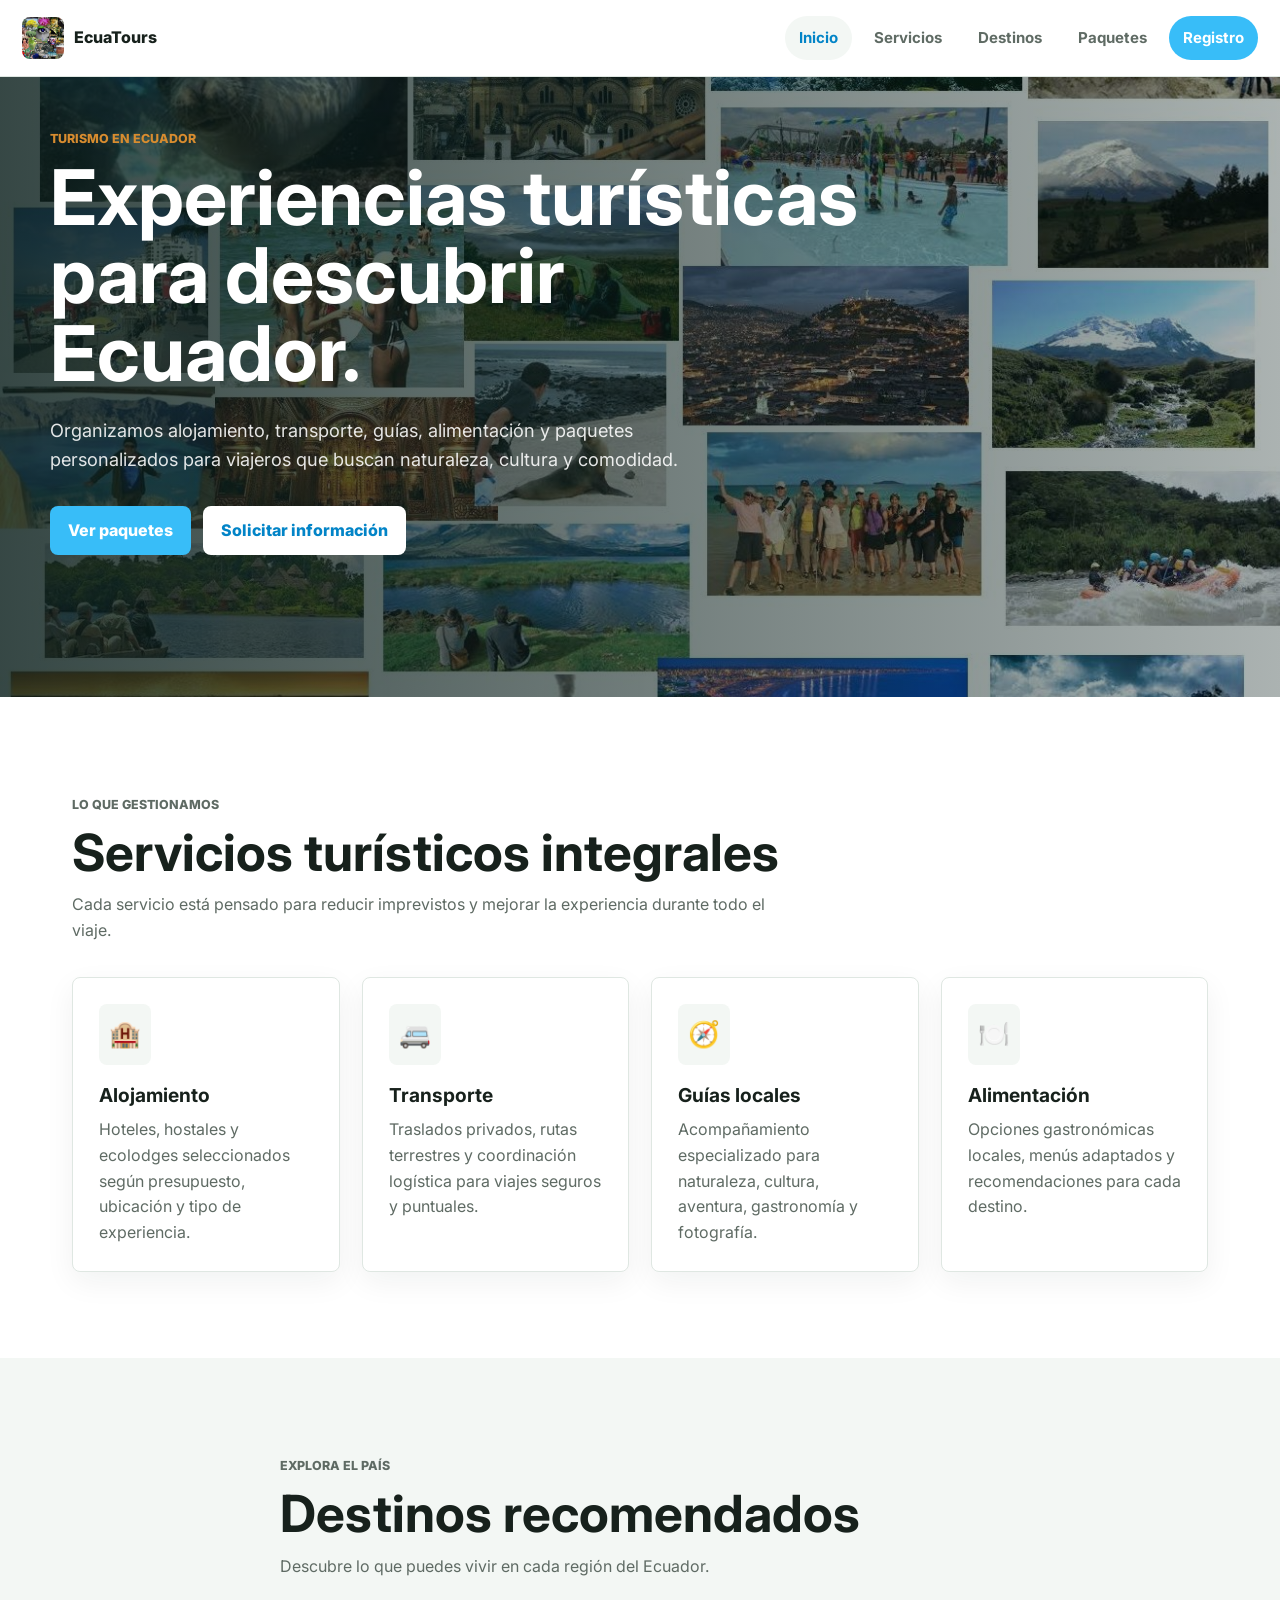
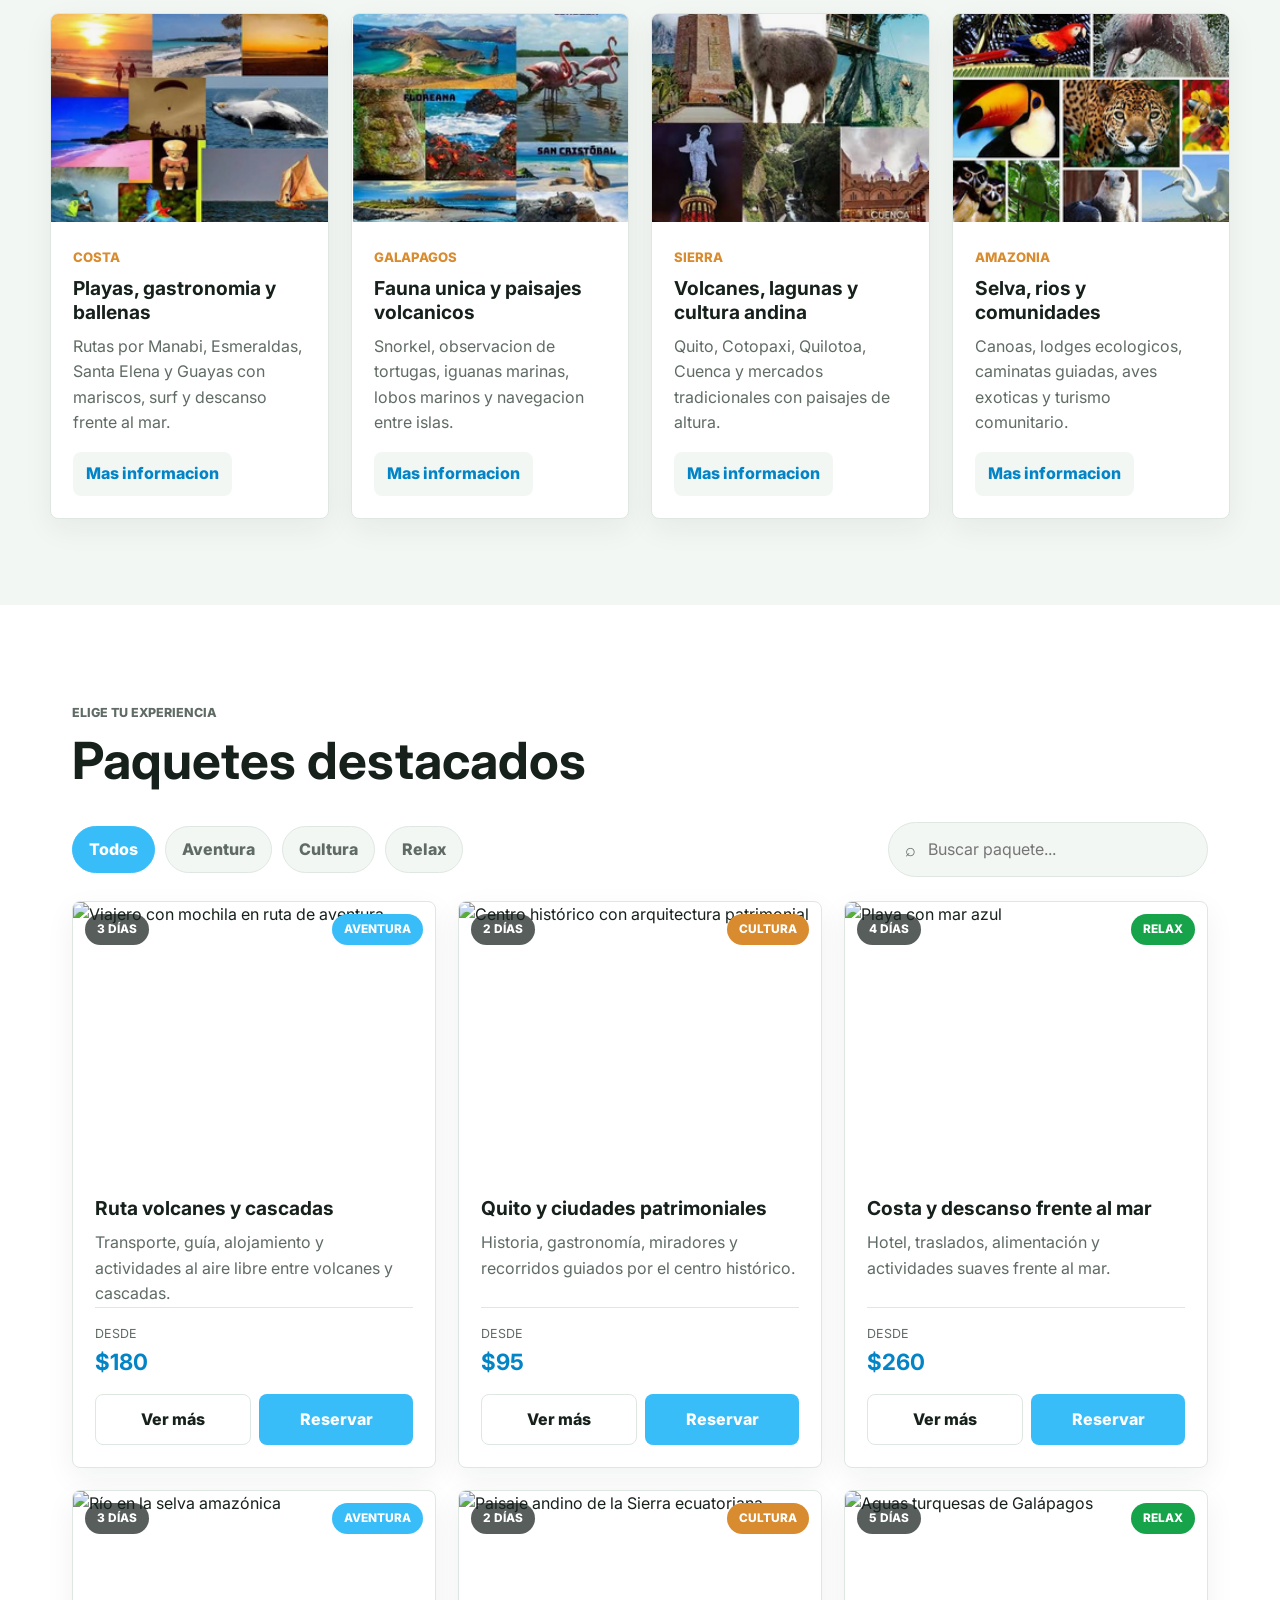
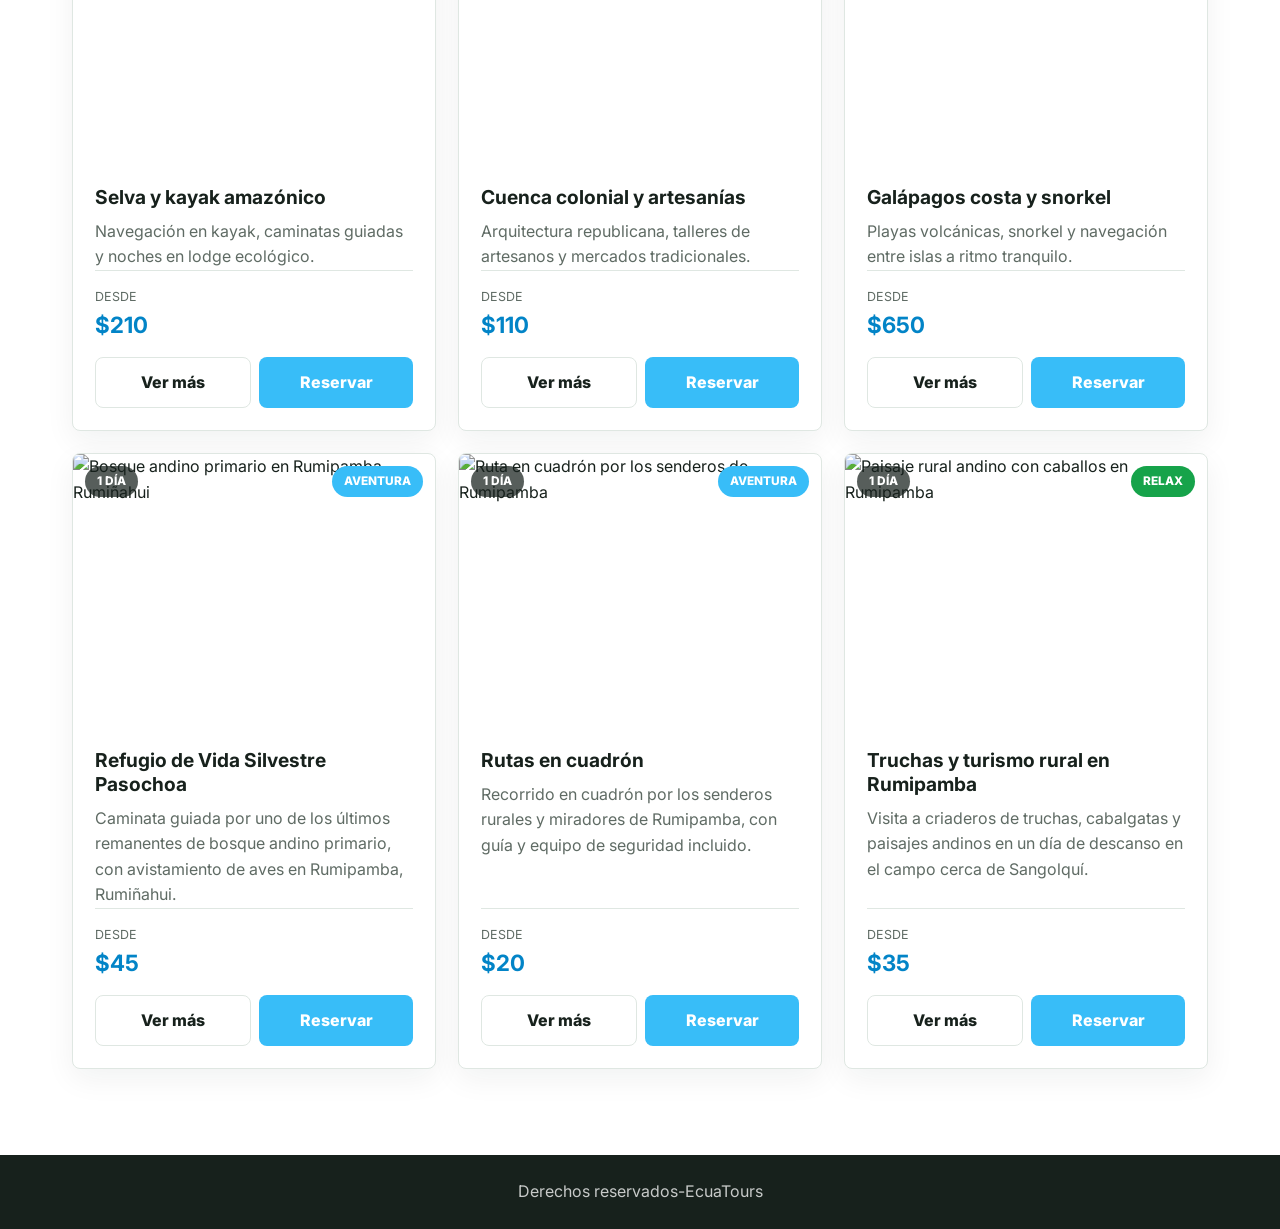
==== commit daa4331e: "se agregaron imagenes locales en destinos y se modifico reglas de registro, cmabiando por solicitude" ====
--- a/index.html
+++ b/index.html
@@ -80,12 +80,12 @@
       <div class="section-heading">
         <p class="eyebrow">Explora el país</p>
         <h2>Destinos recomendados</h2>
-        <p>Las imágenes se cargan desde enlaces externos, sin depender de archivos locales.</p>
+        <p>Descubre lo que puedes vivir en cada región del Ecuador.</p>
       </div>
  
       <div class="destination-grid destination-grid--four">
         <article class="destination-card">
-          <img src="https://imgmedia.larepublica.pe/1000x590/larepublica/original/2024/11/26/67465db85bb6f54c3376f02b.webp" alt="Costa ecuatoriana con playa, mar y vegetacion tropical">
+          <img src="costa.png" alt="Collage de la Costa ecuatoriana con playas, surf y ballenas">
           <div>
             <span>Costa</span>
             <h3>Playas, gastronomia y ballenas</h3>
@@ -95,7 +95,7 @@
         </article>
  
         <article class="destination-card">
-          <img src="https://artralux.co.th/wp-content/uploads/2022/04/cover-%E0%B8%AB%E0%B8%A1%E0%B8%B9%E0%B9%88%E0%B9%80%E0%B8%81%E0%B8%B2%E0%B8%B0-%E0%B8%81%E0%B8%B2%E0%B8%A5%E0%B8%B2%E0%B8%9B%E0%B8%B2%E0%B8%81%E0%B8%AD%E0%B8%AA-1-768x384.jpg" alt="Islas Galapagos con aguas turquesas y formaciones volcanicas">
+          <img src="galapagos.png" alt="Collage de Galapagos con Santa Cruz, Isabela, Floreana y San Cristobal">
           <div>
             <span>Galapagos</span>
             <h3>Fauna unica y paisajes volcanicos</h3>
@@ -105,7 +105,7 @@
         </article>
  
         <article class="destination-card">
-          <img src="https://www.galakiwi.com/blog/wp-content/uploads/2025/10/pexels-davegarcia-30785381-scaled.jpg" alt="Volcan Cotopaxi en la Sierra ecuatoriana">
+          <img src="sierra.png" alt="Collage de la Sierra ecuatoriana con Quito, Cuenca y paisajes andinos">
           <div>
             <span>Sierra</span>
             <h3>Volcanes, lagunas y cultura andina</h3>
@@ -115,7 +115,7 @@
         </article>
  
         <article class="destination-card">
-          <img src="https://images.unsplash.com/photo-1448375240586-882707db888b?auto=format&fit=crop&w=1200&q=85" alt="Selva tropical similar a la Amazonia ecuatoriana">
+          <img src="amazonia.png" alt="Collage de fauna de la Amazonia ecuatoriana">
           <div>
             <span>Amazonia</span>
             <h3>Selva, rios y comunidades</h3>
@@ -356,7 +356,8 @@
       <p class="eyebrow">Detalle del destino</p>
       <h2 id="modal-title"></h2>
       <p id="modal-text"></p>
-      <a class="btn btn-primary modal-info-btn" href="Registro.html">Quiero informacion</a>
+      <p class="modal-places-label">Lugares destacados</p>
+      <ul id="modal-places" class="place-tags"></ul>
     </div>
   </div>
 
--- a/estilos.css
+++ b/estilos.css
@@ -620,8 +620,29 @@
   width: 42px;
 }
 
-.modal-card .btn {
+.modal-places-label {
+  color: var(--muted);
+  font-size: 0.78rem;
+  font-weight: 800;
   margin-top: 20px;
+  text-transform: uppercase;
+}
+
+.place-tags {
+  display: flex;
+  flex-wrap: wrap;
+  gap: 8px;
+  list-style: none;
+  margin-top: 10px;
+}
+
+.place-tags li {
+  background: var(--soft);
+  border-radius: 999px;
+  color: var(--brand-dark);
+  font-size: 0.85rem;
+  font-weight: 700;
+  padding: 6px 14px;
 }
 
 .package-modal-card {
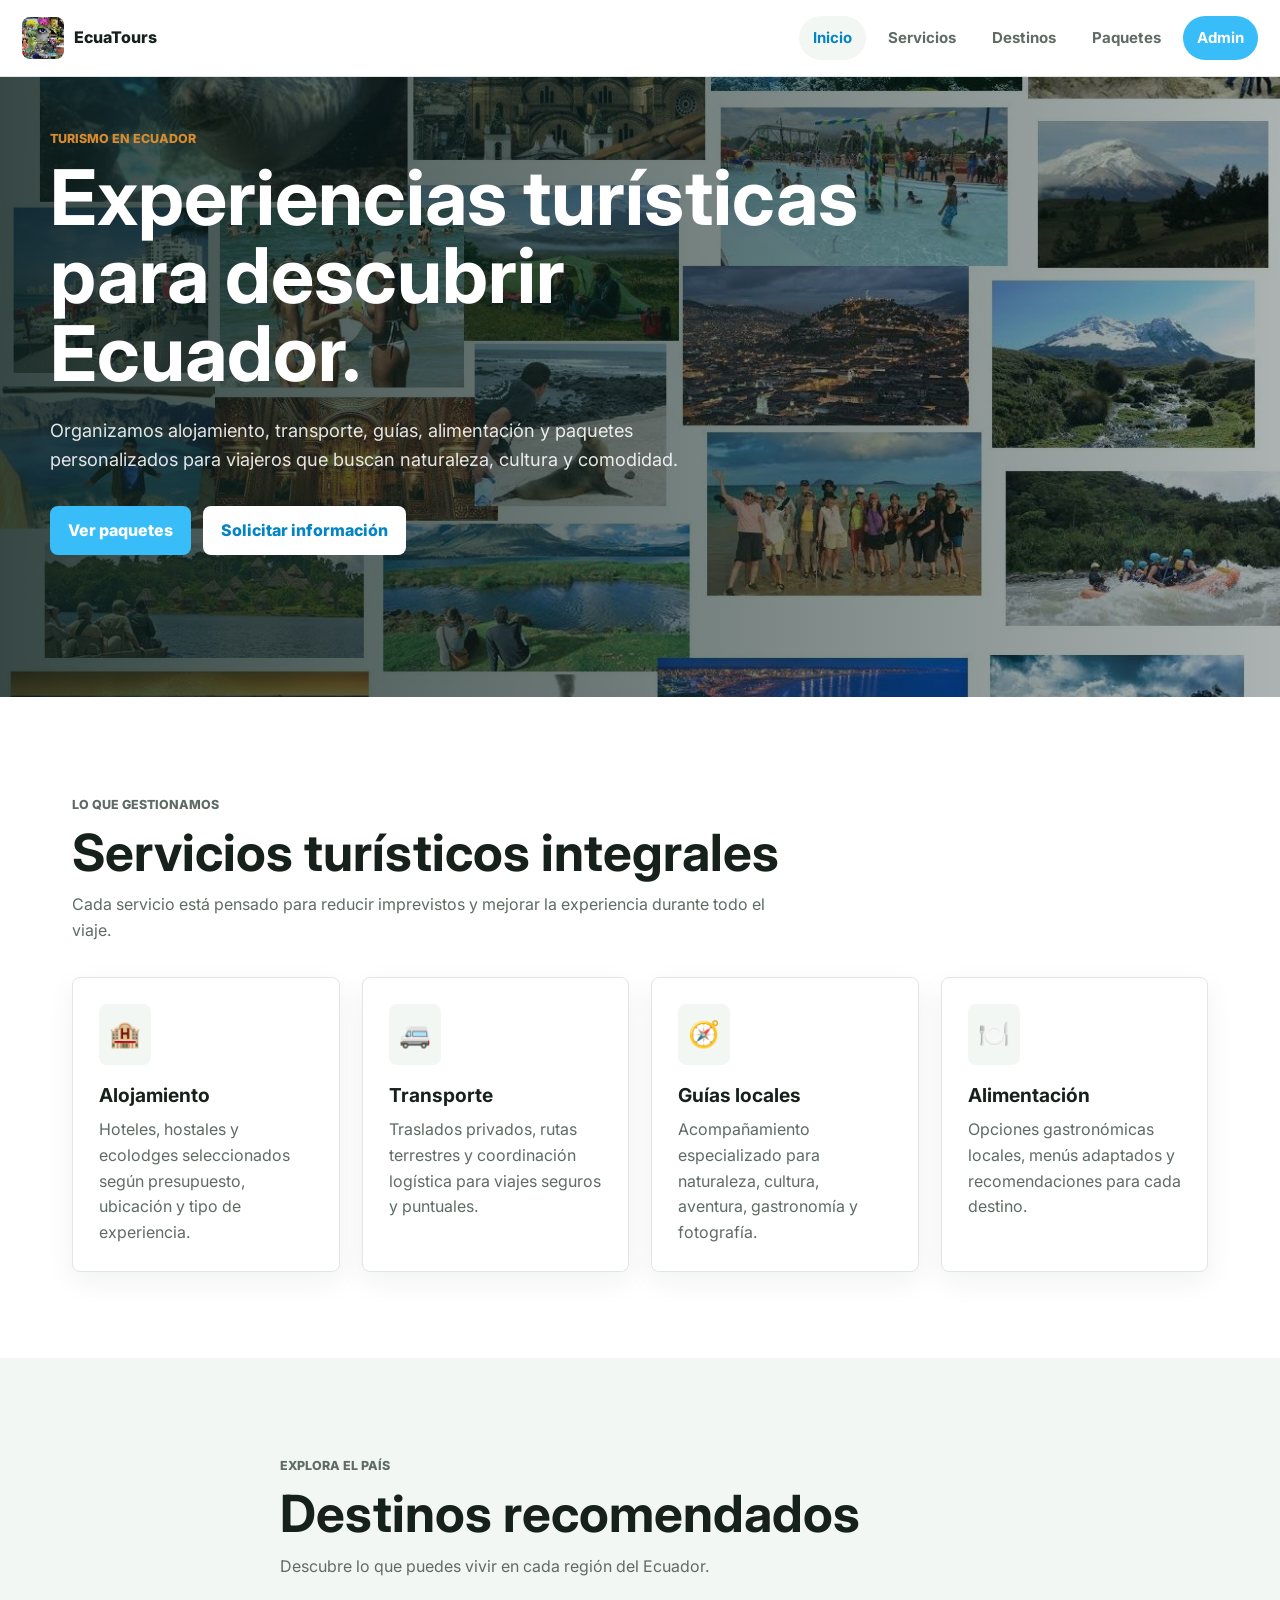
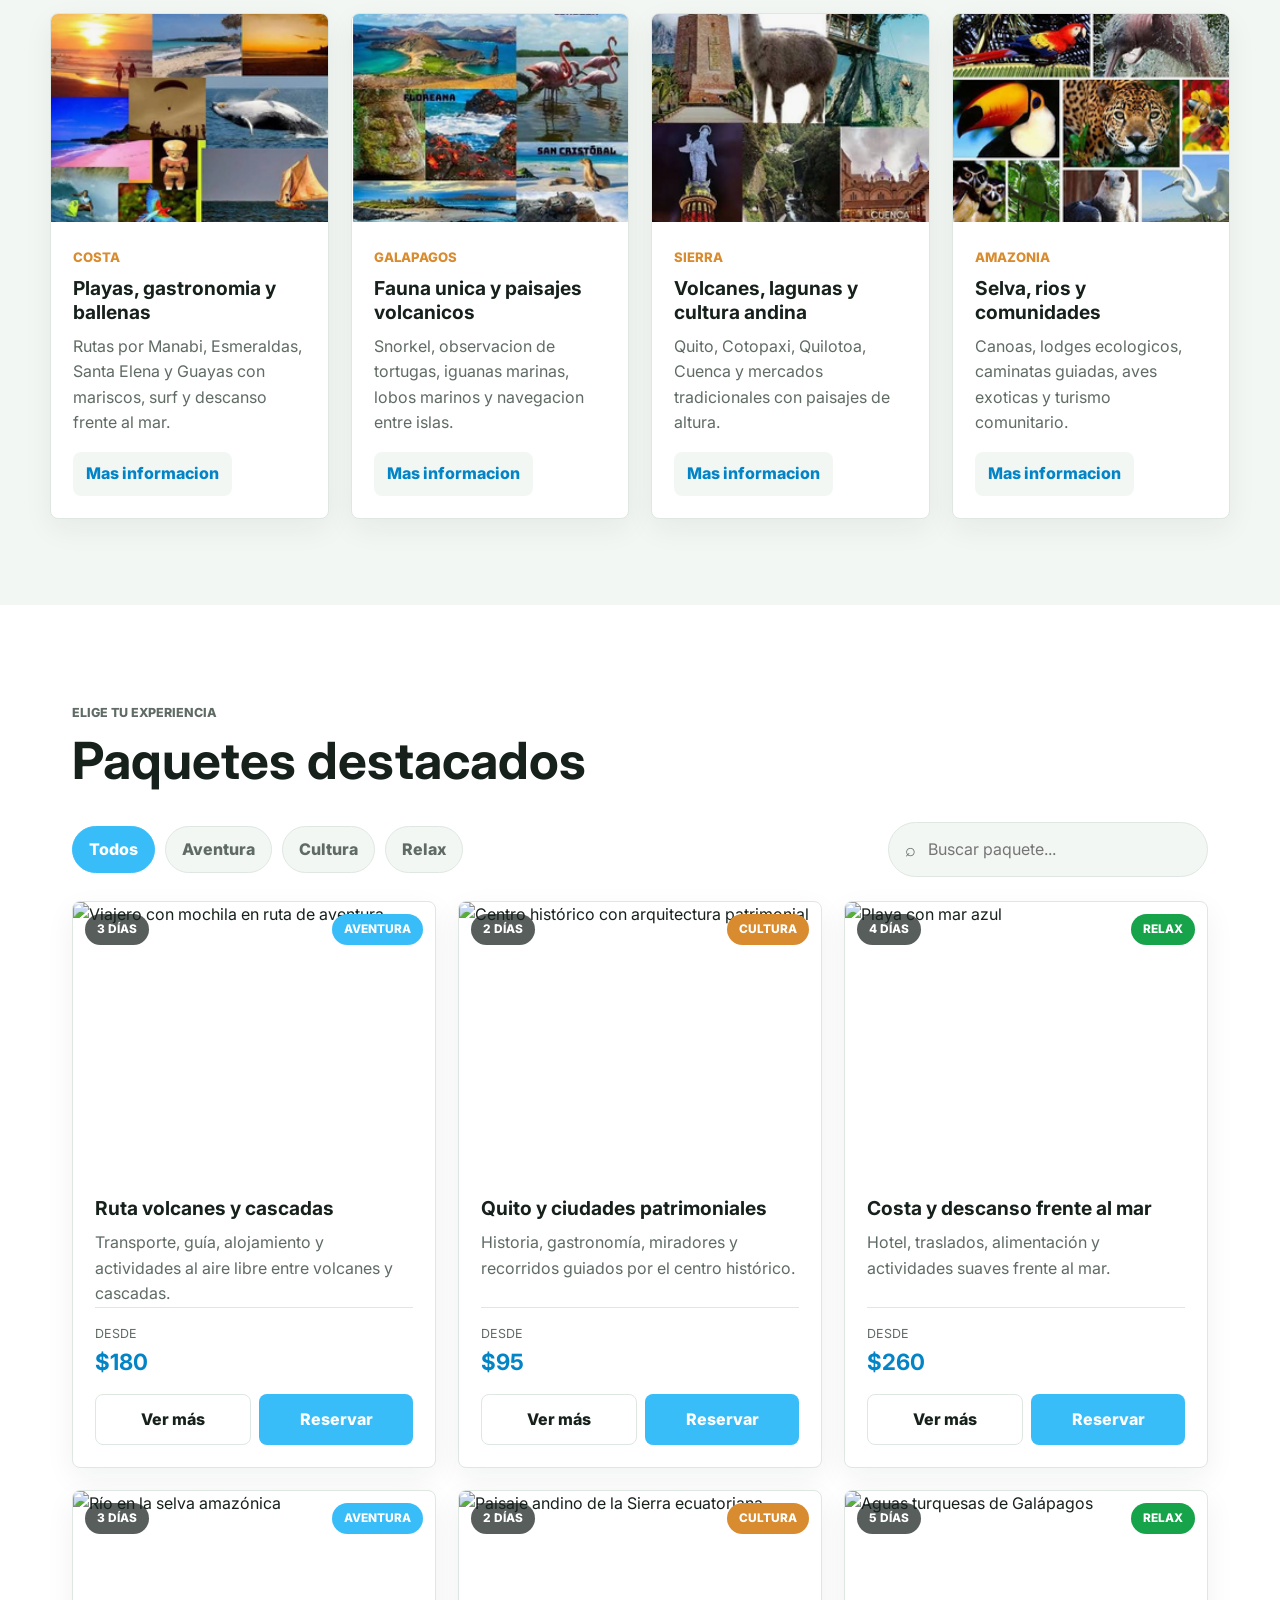
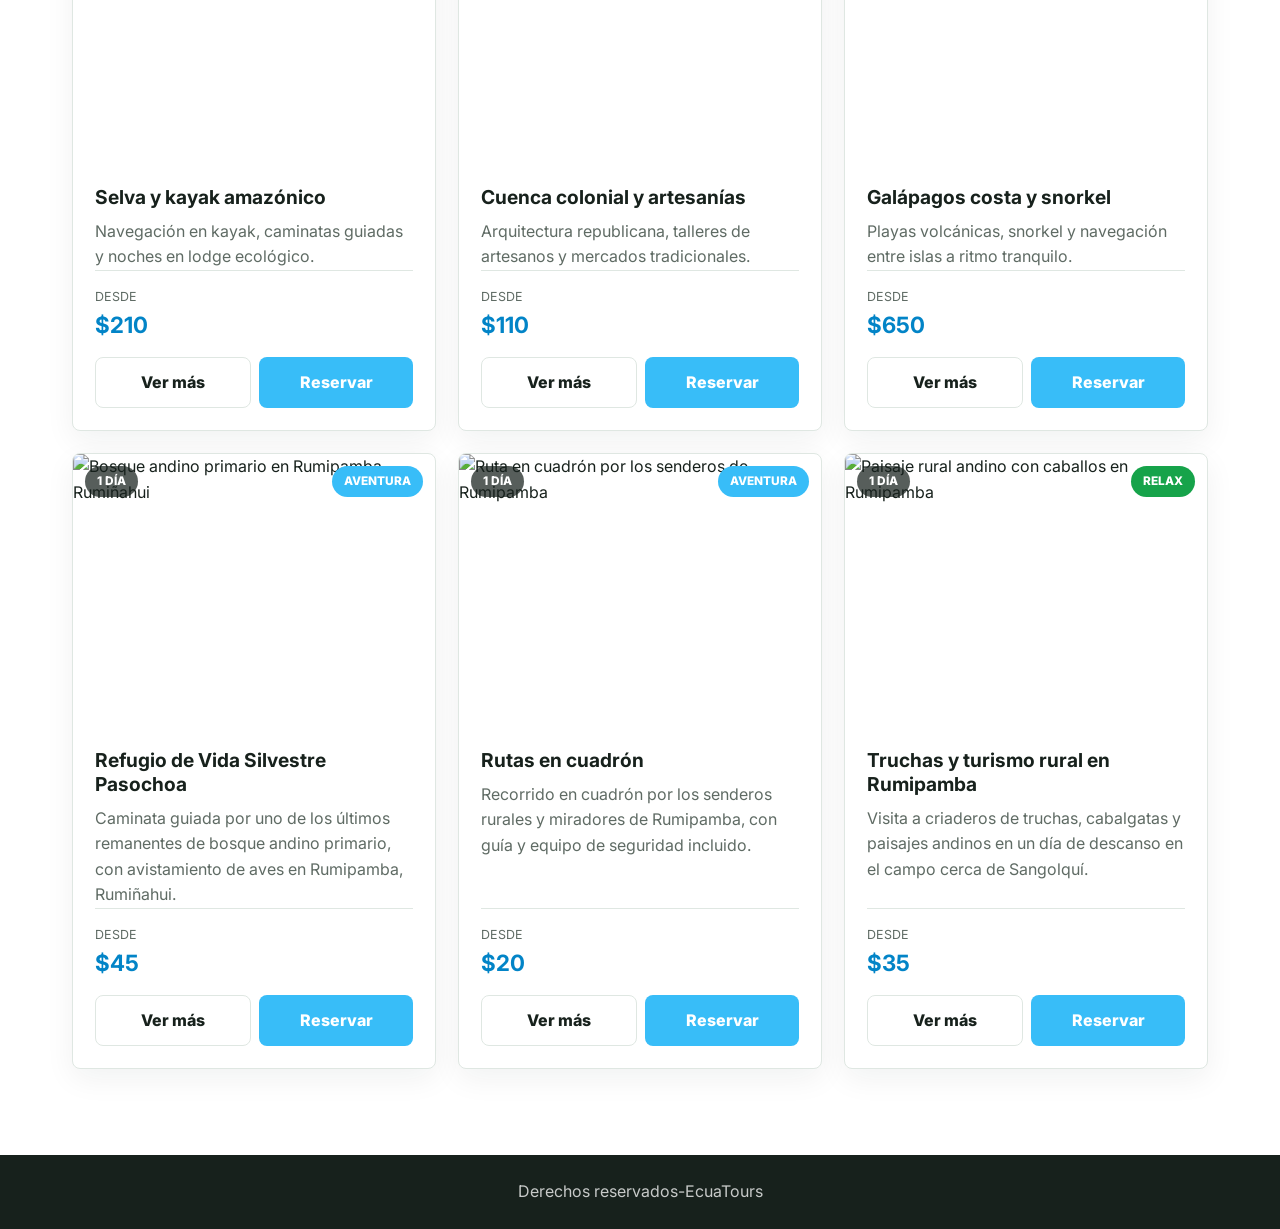
==== commit c0eb748f: "Agregar panel de administrador con seguimiento de solicitudes por WhatsApp Reemplaza el botón "Regis" ====
--- a/index.html
+++ b/index.html
@@ -27,7 +27,7 @@
         <li><a href="#servicios" class="nav-link">Servicios</a></li>
         <li><a href="#destinos" class="nav-link">Destinos</a></li>
         <li><a href="#paquetes" class="nav-link">Paquetes</a></li>
-        <li><a href="Registro.html" class="nav-link nav-cta">Registro</a></li>
+        <li><a href="admin.html" class="nav-link nav-cta">Admin</a></li>
       </ul>
     </nav>
   </header>
--- a/estilos.css
+++ b/estilos.css
@@ -692,6 +692,85 @@
   margin-top: 0;
 }
 
+.hidden {
+  display: none;
+}
+
+.admin-login-section {
+  display: flex;
+  justify-content: center;
+  max-width: none;
+}
+
+.admin-login {
+  background: var(--paper);
+  border: 1px solid var(--line);
+  border-radius: 8px;
+  box-shadow: var(--shadow);
+  max-width: 420px;
+  padding: 34px;
+  width: 100%;
+}
+
+.admin-login .contact-form {
+  margin-top: 22px;
+}
+
+.solicitud-grid {
+  display: grid;
+  gap: 22px;
+  grid-template-columns: repeat(3, 1fr);
+}
+
+.solicitud-card {
+  background: var(--paper);
+  border: 1px solid var(--line);
+  border-radius: 8px;
+  box-shadow: 0 10px 30px rgba(23, 33, 28, 0.06);
+  padding: 22px;
+}
+
+.solicitud-card.contactado {
+  opacity: 0.6;
+}
+
+.badge-estado {
+  background: var(--soft);
+  border-radius: 999px;
+  color: var(--brand-dark);
+  display: inline-block;
+  font-size: 0.74rem;
+  font-weight: 800;
+  margin-bottom: 12px;
+  padding: 6px 12px;
+  text-transform: uppercase;
+}
+
+.solicitud-card.contactado .badge-estado {
+  background: #dcfce7;
+  color: #16a34a;
+}
+
+.solicitud-interes {
+  color: var(--brand-dark);
+  font-weight: 700;
+  margin-top: 6px;
+}
+
+.solicitud-meta,
+.solicitud-fecha {
+  color: var(--muted);
+  font-size: 0.9rem;
+  margin-top: 6px;
+}
+
+.solicitud-actions {
+  display: flex;
+  flex-direction: column;
+  gap: 8px;
+  margin-top: 18px;
+}
+
 .site-footer {
   background: var(--ink);
   color: rgba(255, 255, 255, 0.76);
@@ -704,7 +783,8 @@
   .destination-grid,
   .destination-grid--four,
   .package-grid,
-  .form-panel {
+  .form-panel,
+  .solicitud-grid {
     grid-template-columns: 1fr 1fr;
   }
 
@@ -760,7 +840,8 @@
   .destination-grid--four,
   .package-grid,
   .form-panel,
-  .stats-band {
+  .stats-band,
+  .solicitud-grid {
     grid-template-columns: 1fr;
   }
 
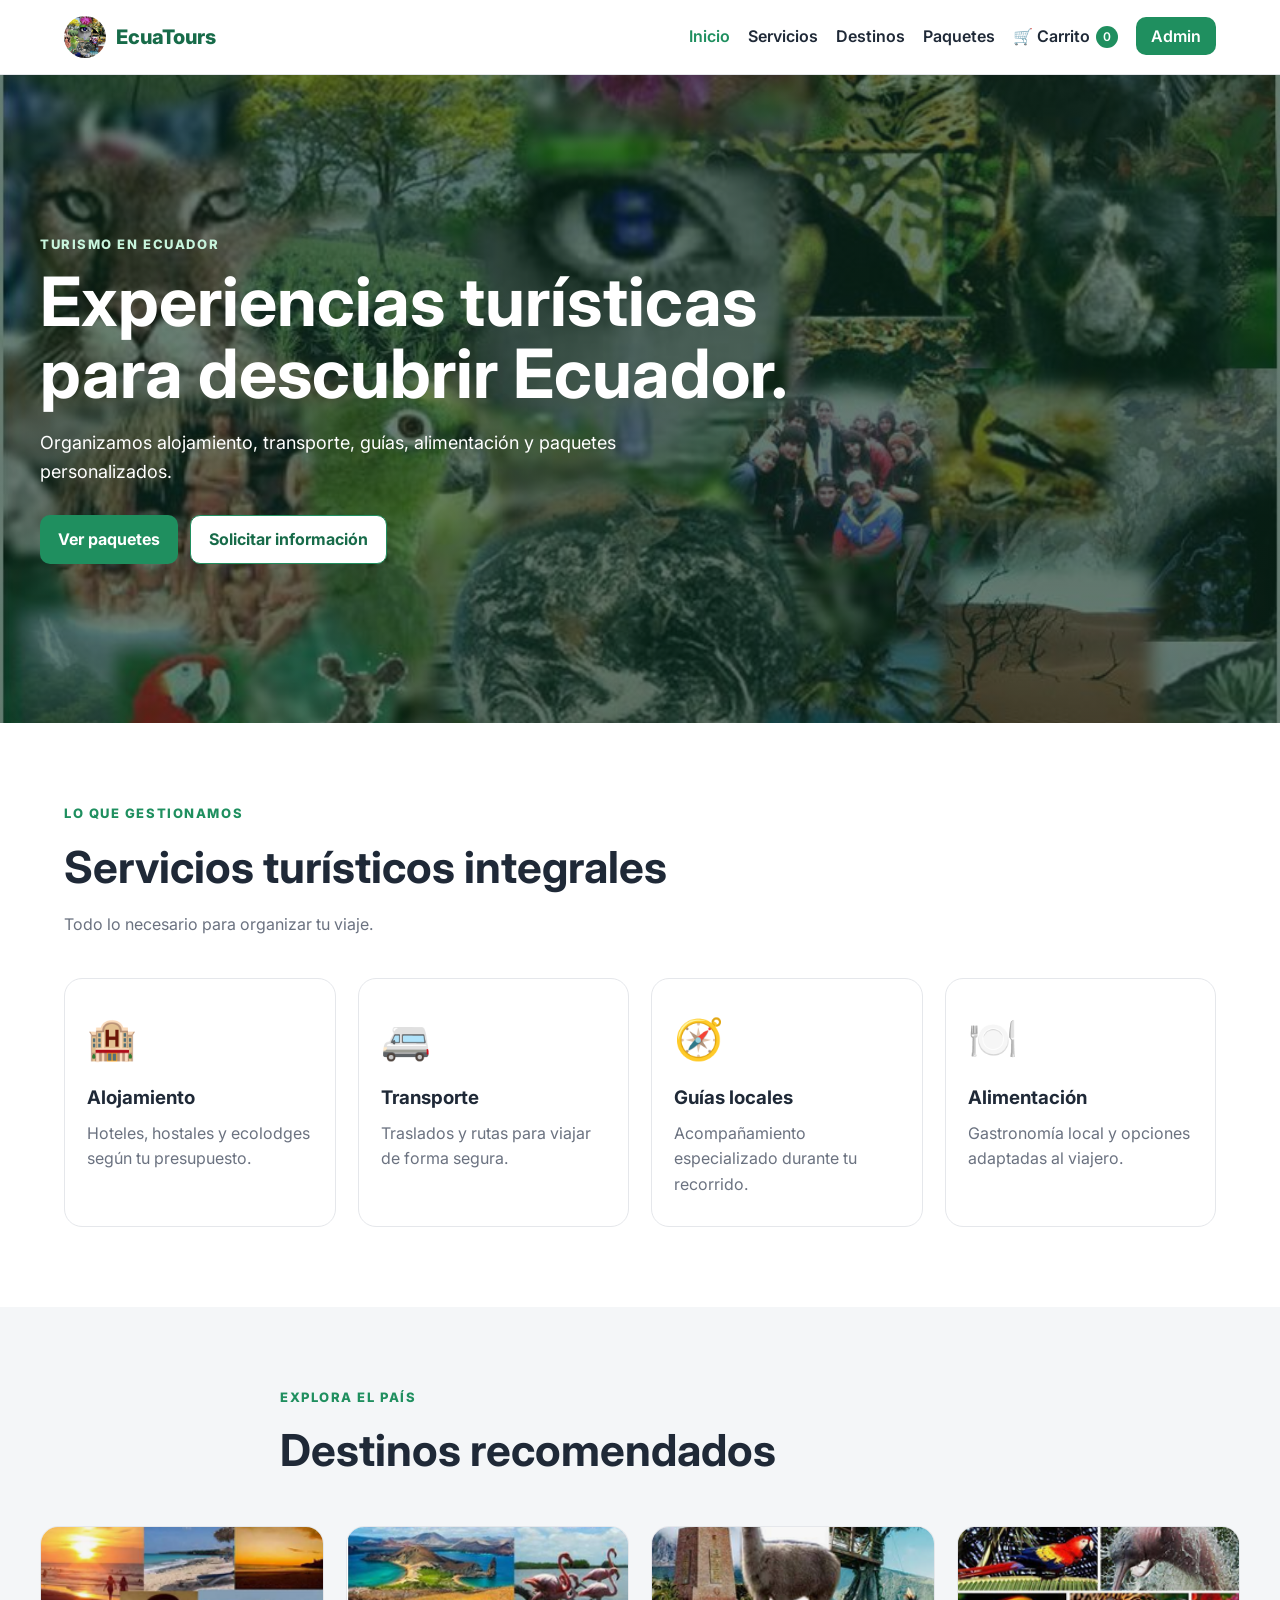
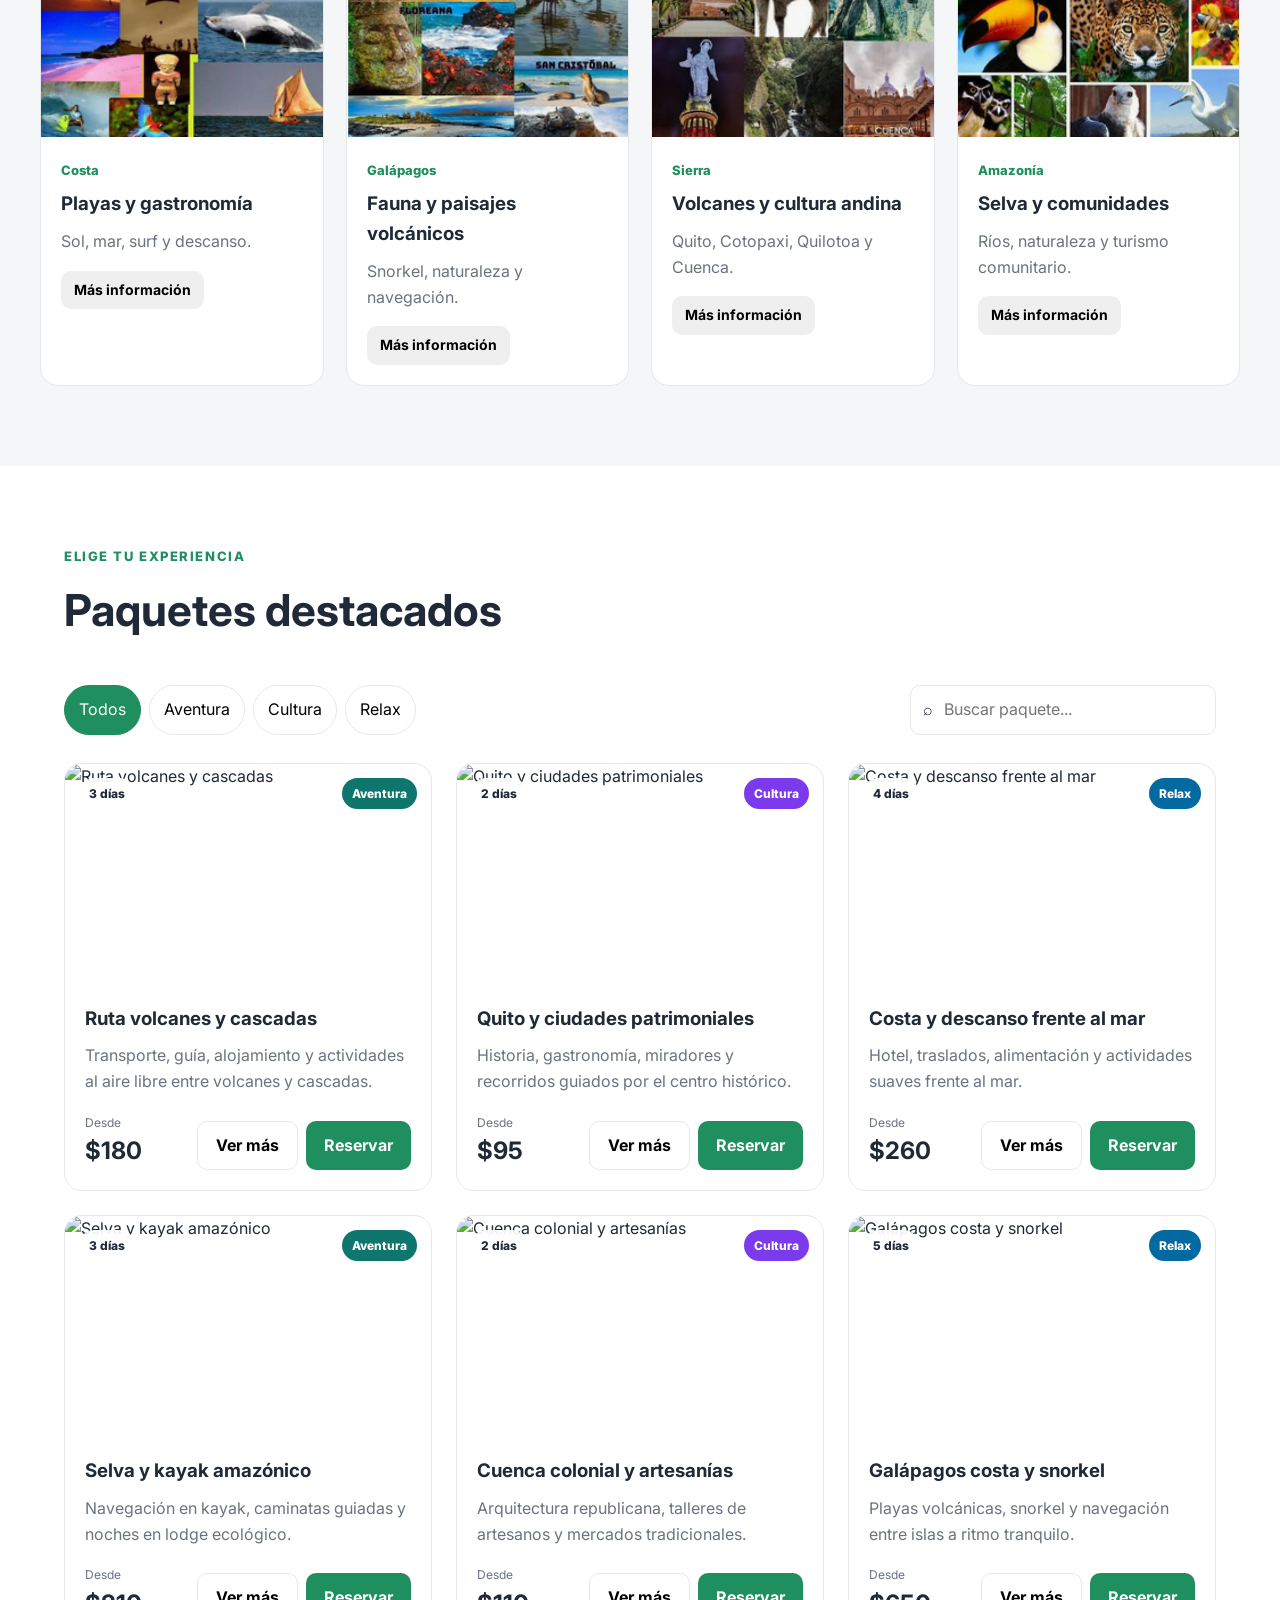
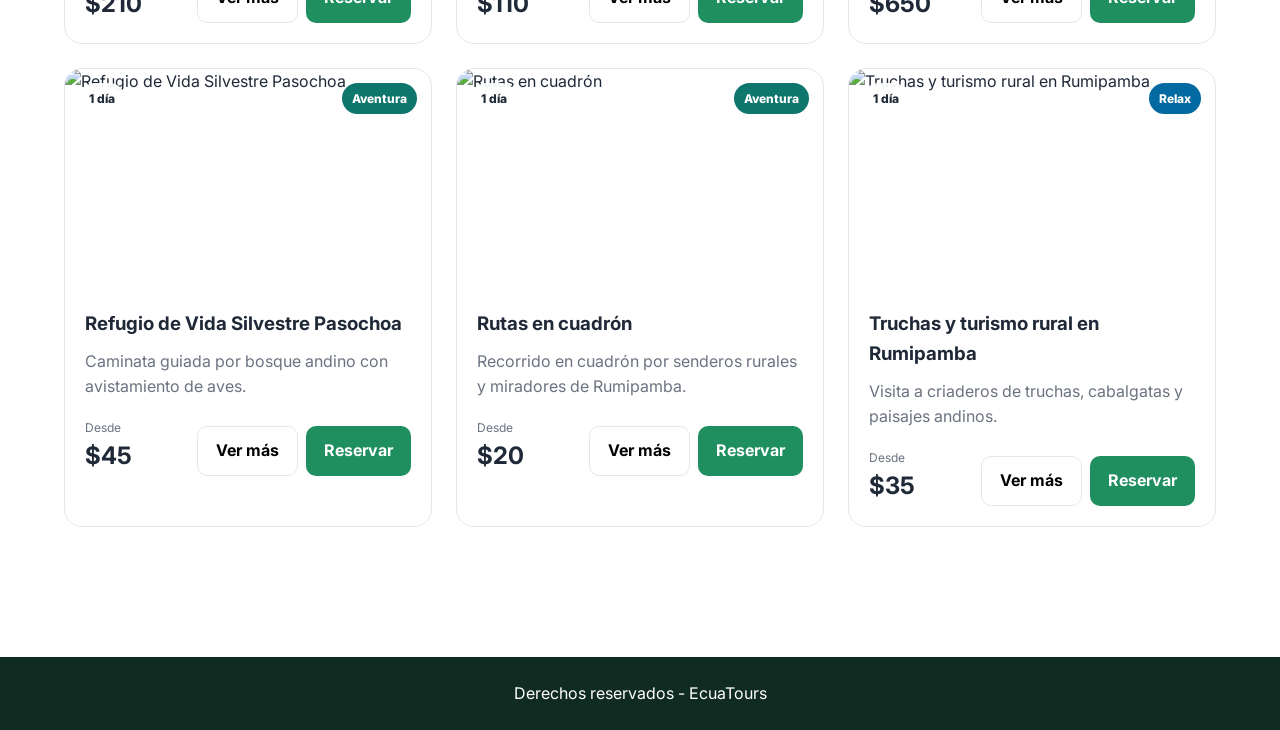
==== commit c96a520b: "se modifico el Index, CSS, app.js y admás de agregó el carrito.js y carrito.html con el fin de moder" ====
--- a/index.html
+++ b/index.html
@@ -4,398 +4,274 @@
   <meta charset="UTF-8">
   <meta name="viewport" content="width=device-width, initial-scale=1.0">
   <title>EcuaTours | Servicios Turísticos</title>
+
   <link rel="preconnect" href="https://fonts.googleapis.com">
   <link rel="preconnect" href="https://fonts.gstatic.com" crossorigin>
   <link href="https://fonts.googleapis.com/css2?family=Inter:wght@400;500;600;700;800&display=swap" rel="stylesheet">
+
   <link rel="stylesheet" href="estilos.css">
 </head>
+
 <body>
-  <header class="site-header">
-    <nav class="navbar" aria-label="Navegación principal">
-      <a class="brand" href="#inicio" aria-label="Ir al inicio">
-    <img class="brand-mark" src="biodiversidad.jpg" alt="Logo EcuaTours">
-        <span>EcuaTours</span>
-      </a>
- 
-      <button class="menu-toggle" type="button" aria-label="Abrir menú" aria-expanded="false">
-        <span></span>
-        <span></span>
-      </button>
- 
-      <ul class="nav-links">
-        <li><a href="#inicio" class="nav-link active">Inicio</a></li>
-        <li><a href="#servicios" class="nav-link">Servicios</a></li>
-        <li><a href="#destinos" class="nav-link">Destinos</a></li>
-        <li><a href="#paquetes" class="nav-link">Paquetes</a></li>
-        <li><a href="admin.html" class="nav-link nav-cta">Admin</a></li>
-      </ul>
-    </nav>
-  </header>
- 
-  <main>
-    <section id="inicio" class="hero">
-      <div class="hero-content">
-        <p class="eyebrow">Turismo en Ecuador</p>
-        <h1>Experiencias turísticas para descubrir Ecuador.</h1>
-        <p class="hero-text">Organizamos alojamiento, transporte, guías, alimentación y paquetes personalizados para viajeros que buscan naturaleza, cultura y comodidad.</p>
-        <div class="hero-actions">
-          <a class="btn btn-primary" href="#paquetes">Ver paquetes</a>
-          <a class="btn btn-secondary" href="Registro.html">Solicitar información</a>
-        </div>
+
+<header class="site-header">
+  <nav class="navbar">
+
+    <a class="brand" href="#inicio">
+      <img class="brand-mark" src="biodiversidad.jpg" alt="EcuaTours">
+      <span>EcuaTours</span>
+    </a>
+
+    <button class="menu-toggle" type="button">
+      <span></span>
+      <span></span>
+    </button>
+
+    <ul class="nav-links">
+      <li><a href="#inicio" class="nav-link active">Inicio</a></li>
+      <li><a href="#servicios" class="nav-link">Servicios</a></li>
+      <li><a href="#destinos" class="nav-link">Destinos</a></li>
+      <li><a href="#paquetes" class="nav-link">Paquetes</a></li>
+
+      <li>
+        <a href="carrito.html" class="nav-link cart-link">
+          🛒 Carrito
+          <span id="cart-count" class="cart-count">0</span>
+        </a>
+      </li>
+
+      <li>
+        <a href="admin.html" class="nav-link nav-cta">
+          Admin
+        </a>
+      </li>
+    </ul>
+
+  </nav>
+</header>
+
+
+<main>
+
+  <!-- INICIO -->
+
+  <section id="inicio" class="hero">
+
+    <div class="hero-content">
+
+      <p class="eyebrow">Turismo en Ecuador</p>
+
+      <h1>
+        Experiencias turísticas para descubrir Ecuador.
+      </h1>
+
+      <p class="hero-text">
+        Organizamos alojamiento, transporte, guías,
+        alimentación y paquetes personalizados.
+      </p>
+
+      <div class="hero-actions">
+        <a href="#paquetes" class="btn btn-primary">
+          Ver paquetes
+        </a>
+
+        <a href="Registro.html" class="btn btn-secondary">
+          Solicitar información
+        </a>
       </div>
-    </section>
- 
-    <section id="servicios" class="section">
-      <div class="section-heading">
-        <p class="eyebrow">Lo que gestionamos</p>
-        <h2>Servicios turísticos integrales</h2>
-        <p>Cada servicio está pensado para reducir imprevistos y mejorar la experiencia durante todo el viaje.</p>
+
+    </div>
+
+  </section>
+
+
+  <!-- SERVICIOS -->
+
+  <section id="servicios" class="section">
+
+    <div class="section-heading">
+      <p class="eyebrow">Lo que gestionamos</p>
+      <h2>Servicios turísticos integrales</h2>
+      <p>Todo lo necesario para organizar tu viaje.</p>
+    </div>
+
+
+    <div class="service-grid">
+
+      <article class="service-card">
+        <span class="icon">🏨</span>
+        <h3>Alojamiento</h3>
+        <p>Hoteles, hostales y ecolodges según tu presupuesto.</p>
+      </article>
+
+
+      <article class="service-card">
+        <span class="icon">🚐</span>
+        <h3>Transporte</h3>
+        <p>Traslados y rutas para viajar de forma segura.</p>
+      </article>
+
+
+      <article class="service-card">
+        <span class="icon">🧭</span>
+        <h3>Guías locales</h3>
+        <p>Acompañamiento especializado durante tu recorrido.</p>
+      </article>
+
+
+      <article class="service-card">
+        <span class="icon">🍽️</span>
+        <h3>Alimentación</h3>
+        <p>Gastronomía local y opciones adaptadas al viajero.</p>
+      </article>
+
+    </div>
+
+  </section>
+
+
+  <!-- DESTINOS -->
+
+  <section id="destinos" class="section section-muted">
+
+    <div class="section-heading">
+      <p class="eyebrow">Explora el país</p>
+      <h2>Destinos recomendados</h2>
+    </div>
+
+
+    <div class="destination-grid destination-grid--four">
+
+      <article class="destination-card">
+        <img src="costa.png" alt="Costa">
+        <div>
+          <span>Costa</span>
+          <h3>Playas y gastronomía</h3>
+          <p>Sol, mar, surf y descanso.</p>
+          <button class="btn btn-small destination-btn" data-destination="costa">
+            Más información
+          </button>
+        </div>
+      </article>
+
+
+      <article class="destination-card">
+        <img src="galapagos.png" alt="Galápagos">
+        <div>
+          <span>Galápagos</span>
+          <h3>Fauna y paisajes volcánicos</h3>
+          <p>Snorkel, naturaleza y navegación.</p>
+          <button class="btn btn-small destination-btn" data-destination="galapagos">
+            Más información
+          </button>
+        </div>
+      </article>
+
+
+      <article class="destination-card">
+        <img src="sierra.png" alt="Sierra">
+        <div>
+          <span>Sierra</span>
+          <h3>Volcanes y cultura andina</h3>
+          <p>Quito, Cotopaxi, Quilotoa y Cuenca.</p>
+          <button class="btn btn-small destination-btn" data-destination="sierra">
+            Más información
+          </button>
+        </div>
+      </article>
+
+
+      <article class="destination-card">
+        <img src="amazonia.png" alt="Amazonía">
+        <div>
+          <span>Amazonía</span>
+          <h3>Selva y comunidades</h3>
+          <p>Ríos, naturaleza y turismo comunitario.</p>
+          <button class="btn btn-small destination-btn" data-destination="amazonia">
+            Más información
+          </button>
+        </div>
+      </article>
+
+    </div>
+
+  </section>
+
+
+  <!-- PAQUETES -->
+
+  <section id="paquetes" class="section">
+
+    <div class="section-heading">
+      <p class="eyebrow">Elige tu experiencia</p>
+      <h2>Paquetes destacados</h2>
+    </div>
+
+
+    <div class="catalog-tools">
+
+      <div class="filter-bar">
+        <button class="filter-btn active" data-filter="todos">Todos</button>
+        <button class="filter-btn" data-filter="aventura">Aventura</button>
+        <button class="filter-btn" data-filter="cultura">Cultura</button>
+        <button class="filter-btn" data-filter="relax">Relax</button>
       </div>
- 
-      <div class="service-grid">
-        <article class="service-card">
-          <span class="icon">🏨</span>
-          <h3>Alojamiento</h3>
-          <p>Hoteles, hostales y ecolodges seleccionados según presupuesto, ubicación y tipo de experiencia.</p>
-        </article>
-        <article class="service-card">
-          <span class="icon">🚐</span>
-          <h3>Transporte</h3>
-          <p>Traslados privados, rutas terrestres y coordinación logística para viajes seguros y puntuales.</p>
-        </article>
-        <article class="service-card">
-          <span class="icon">🧭</span>
-          <h3>Guías locales</h3>
-          <p>Acompañamiento especializado para naturaleza, cultura, aventura, gastronomía y fotografía.</p>
-        </article>
-        <article class="service-card">
-          <span class="icon">🍽️</span>
-          <h3>Alimentación</h3>
-          <p>Opciones gastronómicas locales, menús adaptados y recomendaciones para cada destino.</p>
-        </article>
+
+      <div class="search-bar">
+        <span>⌕</span>
+        <input id="package-search" type="search" placeholder="Buscar paquete...">
       </div>
-    </section>
- 
-    <section id="destinos" class="section section-muted">
-      <div class="section-heading">
-        <p class="eyebrow">Explora el país</p>
-        <h2>Destinos recomendados</h2>
-        <p>Descubre lo que puedes vivir en cada región del Ecuador.</p>
-      </div>
- 
-      <div class="destination-grid destination-grid--four">
-        <article class="destination-card">
-          <img src="costa.png" alt="Collage de la Costa ecuatoriana con playas, surf y ballenas">
-          <div>
-            <span>Costa</span>
-            <h3>Playas, gastronomia y ballenas</h3>
-            <p>Rutas por Manabi, Esmeraldas, Santa Elena y Guayas con mariscos, surf y descanso frente al mar.</p>
-            <button class="btn btn-small destination-btn" type="button" data-destination="costa">Mas informacion</button>
-          </div>
-        </article>
- 
-        <article class="destination-card">
-          <img src="galapagos.png" alt="Collage de Galapagos con Santa Cruz, Isabela, Floreana y San Cristobal">
-          <div>
-            <span>Galapagos</span>
-            <h3>Fauna unica y paisajes volcanicos</h3>
-            <p>Snorkel, observacion de tortugas, iguanas marinas, lobos marinos y navegacion entre islas.</p>
-            <button class="btn btn-small destination-btn" type="button" data-destination="galapagos">Mas informacion</button>
-          </div>
-        </article>
- 
-        <article class="destination-card">
-          <img src="sierra.png" alt="Collage de la Sierra ecuatoriana con Quito, Cuenca y paisajes andinos">
-          <div>
-            <span>Sierra</span>
-            <h3>Volcanes, lagunas y cultura andina</h3>
-            <p>Quito, Cotopaxi, Quilotoa, Cuenca y mercados tradicionales con paisajes de altura.</p>
-            <button class="btn btn-small destination-btn" type="button" data-destination="sierra">Mas informacion</button>
-          </div>
-        </article>
- 
-        <article class="destination-card">
-          <img src="amazonia.png" alt="Collage de fauna de la Amazonia ecuatoriana">
-          <div>
-            <span>Amazonia</span>
-            <h3>Selva, rios y comunidades</h3>
-            <p>Canoas, lodges ecologicos, caminatas guiadas, aves exoticas y turismo comunitario.</p>
-            <button class="btn btn-small destination-btn" type="button" data-destination="amazonia">Mas informacion</button>
-          </div>
-        </article>
-      </div>
-    </section>
- 
-    <section id="paquetes" class="section">
-      <div class="section-heading">
-        <p class="eyebrow">Elige tu experiencia</p>
-        <h2>Paquetes destacados</h2>
-      </div>
-
-      <div class="catalog-tools">
-        <div class="filter-bar" aria-label="Filtro de paquetes">
-          <button class="filter-btn active" type="button" data-filter="todos">Todos</button>
-          <button class="filter-btn" type="button" data-filter="aventura">Aventura</button>
-          <button class="filter-btn" type="button" data-filter="cultura">Cultura</button>
-          <button class="filter-btn" type="button" data-filter="relax">Relax</button>
-        </div>
-
-        <div class="search-bar">
-          <span class="search-icon" aria-hidden="true">⌕</span>
-          <input type="search" id="package-search" placeholder="Buscar paquete..." aria-label="Buscar paquete">
-        </div>
-      </div>
-
-      <p id="package-empty" class="package-empty hidden">No encontramos paquetes con ese criterio.</p>
-
-      <div class="package-grid">
-        <article class="package-card" data-category="aventura" data-name="Ruta volcanes y cascadas" data-map="Cotopaxi, Ecuador">
-          <div class="package-media">
-            <img src="https://images.unsplash.com/photo-1526772662000-3f88f10405ff?auto=format&fit=crop&w=1000&q=80" alt="Viajero con mochila en ruta de aventura">
-            <span class="badge badge-duration">3 días</span>
-            <span class="badge badge-category badge-aventura">Aventura</span>
-          </div>
-          <div class="package-body">
-            <h3>Ruta volcanes y cascadas</h3>
-            <p>Transporte, guía, alojamiento y actividades al aire libre entre volcanes y cascadas.</p>
-            <div class="package-footer">
-              <div class="price">
-                <span class="price-label">Desde</span>
-                <strong>$180</strong>
-              </div>
-              <div class="package-actions">
-                <button class="btn btn-outline package-info-btn" type="button">Ver más</button>
-                <button class="btn btn-primary package-btn" type="button" data-package="Ruta volcanes y cascadas">Reservar</button>
-              </div>
-            </div>
-          </div>
-        </article>
-
-        <article class="package-card" data-category="cultura" data-name="Quito y ciudades patrimoniales" data-map="Centro Histórico de Quito, Ecuador">
-          <div class="package-media">
-            <img src="https://images.unsplash.com/photo-1516738901171-8eb4fc13bd20?auto=format&fit=crop&w=1000&q=80" alt="Centro histórico con arquitectura patrimonial">
-            <span class="badge badge-duration">2 días</span>
-            <span class="badge badge-category badge-cultura">Cultura</span>
-          </div>
-          <div class="package-body">
-            <h3>Quito y ciudades patrimoniales</h3>
-            <p>Historia, gastronomía, miradores y recorridos guiados por el centro histórico.</p>
-            <div class="package-footer">
-              <div class="price">
-                <span class="price-label">Desde</span>
-                <strong>$95</strong>
-              </div>
-              <div class="package-actions">
-                <button class="btn btn-outline package-info-btn" type="button">Ver más</button>
-                <button class="btn btn-primary package-btn" type="button" data-package="Quito y ciudades patrimoniales">Reservar</button>
-              </div>
-            </div>
-          </div>
-        </article>
-
-        <article class="package-card" data-category="relax" data-name="Costa y descanso frente al mar" data-map="Manta, Ecuador">
-          <div class="package-media">
-            <img src="https://images.unsplash.com/photo-1507525428034-b723cf961d3e?auto=format&fit=crop&w=1000&q=80" alt="Playa con mar azul">
-            <span class="badge badge-duration">4 días</span>
-            <span class="badge badge-category badge-relax">Relax</span>
-          </div>
-          <div class="package-body">
-            <h3>Costa y descanso frente al mar</h3>
-            <p>Hotel, traslados, alimentación y actividades suaves frente al mar.</p>
-            <div class="package-footer">
-              <div class="price">
-                <span class="price-label">Desde</span>
-                <strong>$260</strong>
-              </div>
-              <div class="package-actions">
-                <button class="btn btn-outline package-info-btn" type="button">Ver más</button>
-                <button class="btn btn-primary package-btn" type="button" data-package="Costa y descanso frente al mar">Reservar</button>
-              </div>
-            </div>
-          </div>
-        </article>
-
-        <article class="package-card" data-category="aventura" data-name="Selva y kayak amazónico" data-map="Tena, Ecuador">
-          <div class="package-media">
-            <img src="https://images.unsplash.com/photo-1448375240586-882707db888b?auto=format&fit=crop&w=1200&q=85" alt="Río en la selva amazónica">
-            <span class="badge badge-duration">3 días</span>
-            <span class="badge badge-category badge-aventura">Aventura</span>
-          </div>
-          <div class="package-body">
-            <h3>Selva y kayak amazónico</h3>
-            <p>Navegación en kayak, caminatas guiadas y noches en lodge ecológico.</p>
-            <div class="package-footer">
-              <div class="price">
-                <span class="price-label">Desde</span>
-                <strong>$210</strong>
-              </div>
-              <div class="package-actions">
-                <button class="btn btn-outline package-info-btn" type="button">Ver más</button>
-                <button class="btn btn-primary package-btn" type="button" data-package="Selva y kayak amazónico">Reservar</button>
-              </div>
-            </div>
-          </div>
-        </article>
-
-        <article class="package-card" data-category="cultura" data-name="Cuenca colonial y artesanías" data-map="Cuenca, Ecuador">
-          <div class="package-media">
-            <img src="https://www.galakiwi.com/blog/wp-content/uploads/2025/10/pexels-davegarcia-30785381-scaled.jpg" alt="Paisaje andino de la Sierra ecuatoriana">
-            <span class="badge badge-duration">2 días</span>
-            <span class="badge badge-category badge-cultura">Cultura</span>
-          </div>
-          <div class="package-body">
-            <h3>Cuenca colonial y artesanías</h3>
-            <p>Arquitectura republicana, talleres de artesanos y mercados tradicionales.</p>
-            <div class="package-footer">
-              <div class="price">
-                <span class="price-label">Desde</span>
-                <strong>$110</strong>
-              </div>
-              <div class="package-actions">
-                <button class="btn btn-outline package-info-btn" type="button">Ver más</button>
-                <button class="btn btn-primary package-btn" type="button" data-package="Cuenca colonial y artesanías">Reservar</button>
-              </div>
-            </div>
-          </div>
-        </article>
-
-        <article class="package-card" data-category="relax" data-name="Galápagos costa y snorkel" data-map="Puerto Ayora, Galápagos, Ecuador">
-          <div class="package-media">
-            <img src="https://artralux.co.th/wp-content/uploads/2022/04/cover-%E0%B8%AB%E0%B8%A1%E0%B8%B9%E0%B9%88%E0%B9%80%E0%B8%81%E0%B8%B2%E0%B8%B0-%E0%B8%81%E0%B8%B2%E0%B8%A5%E0%B8%B2%E0%B8%9B%E0%B8%B2%E0%B8%81%E0%B8%AD%E0%B8%AA-1-768x384.jpg" alt="Aguas turquesas de Galápagos">
-            <span class="badge badge-duration">5 días</span>
-            <span class="badge badge-category badge-relax">Relax</span>
-          </div>
-          <div class="package-body">
-            <h3>Galápagos costa y snorkel</h3>
-            <p>Playas volcánicas, snorkel y navegación entre islas a ritmo tranquilo.</p>
-            <div class="package-footer">
-              <div class="price">
-                <span class="price-label">Desde</span>
-                <strong>$650</strong>
-              </div>
-              <div class="package-actions">
-                <button class="btn btn-outline package-info-btn" type="button">Ver más</button>
-                <button class="btn btn-primary package-btn" type="button" data-package="Galápagos costa y snorkel">Reservar</button>
-              </div>
-            </div>
-          </div>
-        </article>
-
-        <article class="package-card" data-category="aventura" data-name="Refugio de Vida Silvestre Pasochoa" data-map="Refugio de Vida Silvestre Pasochoa, Rumiñahui, Ecuador">
-          <div class="package-media">
-            <img src="https://images.unsplash.com/photo-1441974231531-c6227db76b6e?auto=format&fit=crop&w=1000&q=80" alt="Bosque andino primario en Rumipamba, Rumiñahui">
-            <span class="badge badge-duration">1 día</span>
-            <span class="badge badge-category badge-aventura">Aventura</span>
-          </div>
-          <div class="package-body">
-            <h3>Refugio de Vida Silvestre Pasochoa</h3>
-            <p>Caminata guiada por uno de los últimos remanentes de bosque andino primario, con avistamiento de aves en Rumipamba, Rumiñahui.</p>
-            <div class="package-footer">
-              <div class="price">
-                <span class="price-label">Desde</span>
-                <strong>$45</strong>
-              </div>
-              <div class="package-actions">
-                <button class="btn btn-outline package-info-btn" type="button">Ver más</button>
-                <button class="btn btn-primary package-btn" type="button" data-package="Refugio de Vida Silvestre Pasochoa">Reservar</button>
-              </div>
-            </div>
-          </div>
-        </article>
-
-        <article class="package-card" data-category="aventura" data-name="Rutas en cuadrón" data-map="Rumipamba, Rumiñahui, Ecuador">
-          <div class="package-media">
-            <img src="https://images.unsplash.com/photo-1464822759023-fed622ff2c3b?auto=format&fit=crop&w=1000&q=80" alt="Ruta en cuadrón por los senderos de Rumipamba">
-            <span class="badge badge-duration">1 día</span>
-            <span class="badge badge-category badge-aventura">Aventura</span>
-          </div>
-          <div class="package-body">
-            <h3>Rutas en cuadrón</h3>
-            <p>Recorrido en cuadrón por los senderos rurales y miradores de Rumipamba, con guía y equipo de seguridad incluido.</p>
-            <div class="package-footer">
-              <div class="price">
-                <span class="price-label">Desde</span>
-                <strong>$20</strong>
-              </div>
-              <div class="package-actions">
-                <button class="btn btn-outline package-info-btn" type="button">Ver más</button>
-                <button class="btn btn-primary package-btn" type="button" data-package="Rutas en cuadrón">Reservar</button>
-              </div>
-            </div>
-          </div>
-        </article>
-
-        <article class="package-card" data-category="relax" data-name="Truchas y turismo rural en Rumipamba" data-map="Rumipamba, Rumiñahui, Ecuador">
-          <div class="package-media">
-            <img src="https://images.unsplash.com/photo-1500382017468-9049fed747ef?auto=format&fit=crop&w=1000&q=80" alt="Paisaje rural andino con caballos en Rumipamba">
-            <span class="badge badge-duration">1 día</span>
-            <span class="badge badge-category badge-relax">Relax</span>
-          </div>
-          <div class="package-body">
-            <h3>Truchas y turismo rural en Rumipamba</h3>
-            <p>Visita a criaderos de truchas, cabalgatas y paisajes andinos en un día de descanso en el campo cerca de Sangolquí.</p>
-            <div class="package-footer">
-              <div class="price">
-                <span class="price-label">Desde</span>
-                <strong>$35</strong>
-              </div>
-              <div class="package-actions">
-                <button class="btn btn-outline package-info-btn" type="button">Ver más</button>
-                <button class="btn btn-primary package-btn" type="button" data-package="Truchas y turismo rural en Rumipamba">Reservar</button>
-              </div>
-            </div>
-          </div>
-        </article>
-      </div>
-    </section>
-  </main>
- 
-  <div class="modal hidden" id="modal" aria-hidden="true">
-    <div class="modal-card" role="dialog" aria-modal="true" aria-labelledby="modal-title">
-      <button class="modal-close" type="button" aria-label="Cerrar ventana">×</button>
-      <p class="eyebrow">Detalle del destino</p>
-      <h2 id="modal-title"></h2>
-      <p id="modal-text"></p>
-      <p class="modal-places-label">Lugares destacados</p>
-      <ul id="modal-places" class="place-tags"></ul>
-    </div>
+
+    </div>
+
+
+    <p id="package-empty" class="package-empty hidden">
+      No encontramos paquetes.
+    </p>
+
+
+    <!-- LOS PAQUETES LOS GENERA APP.JS -->
+
+    <div id="package-grid" class="package-grid"></div>
+
+  </section>
+
+</main>
+
+
+<!-- MODAL DESTINO -->
+
+<div id="modal" class="modal hidden">
+
+  <div class="modal-card">
+
+    <button class="modal-close">×</button>
+
+    <p class="eyebrow">
+      Detalle del destino
+    </p>
+
+    <h2 id="modal-title"></h2>
+
+    <p id="modal-text"></p>
+
+    <p class="modal-places-label">
+      Lugares destacados
+    </p>
+
+    <ul id="modal-places" class="place-tags"></ul>
+
   </div>
 
-  <div class="modal hidden" id="package-modal" aria-hidden="true">
-    <div class="modal-card package-modal-card" role="dialog" aria-modal="true" aria-labelledby="package-modal-title">
-      <button class="modal-close package-modal-close" type="button" aria-label="Cerrar ventana">×</button>
-      <p class="eyebrow">Detalle del paquete</p>
-      <h2 id="package-modal-title"></h2>
-
-      <div class="package-modal-meta">
-        <div>
-          <span class="price-label">Duración</span>
-          <strong id="package-modal-duration"></strong>
-        </div>
-        <div>
-          <span class="price-label">Precio</span>
-          <strong id="package-modal-price"></strong>
-        </div>
-      </div>
-
-      <p id="package-modal-desc"></p>
-
-      <div class="package-modal-map">
-        <iframe id="package-modal-iframe" src="" title="Ubicación del paquete" loading="lazy" referrerpolicy="no-referrer-when-downgrade"></iframe>
-      </div>
-
-      <div class="modal-actions">
-        <a class="btn btn-whatsapp" id="package-modal-whatsapp" href="#" target="_blank" rel="noopener noreferrer">WhatsApp</a>
-        <button class="btn btn-outline package-modal-close" type="button">Cerrar</button>
-      </div>
-    </div>
-  </div>
-
-  <footer class="site-footer">
-    <p>Derechos reservados-EcuaTours</p>
-  </footer>
- 
-  <script type="module" src="app.js"></script>
+</div>
+
+
+<footer class="site-footer">
+  <p>Derechos reservados - EcuaTours</p>
+</footer>
+
+
+<script src="app.js"></script>
+
 </body>
-</html>
- +</html>
--- a/estilos.css
+++ b/estilos.css
@@ -1,19 +1,20 @@
-:root {
-  --ink: #17211c;
-  --muted: #5f6b64;
-  --line: #dfe7e2;
-  --paper: #ffffff;
-  --soft: #f3f7f4;
-  --brand: #38bdf8;
-  --brand-dark: #0284c7;
-  --accent: #d88c2f;
-  --shadow: 0 18px 45px rgba(23, 33, 28, 0.14);
-}
-
 * {
-  box-sizing: border-box;
   margin: 0;
   padding: 0;
+  box-sizing: border-box;
+}
+
+:root {
+  --verde: #1f8f5f;
+  --verde-oscuro: #176b49;
+  --verde-claro: #eaf7f0;
+  --texto: #1f2937;
+  --gris: #6b7280;
+  --gris-claro: #f4f6f8;
+  --blanco: #fff;
+  --borde: #e5e7eb;
+  --rojo: #c0392b;
+  --whatsapp: #25d366;
 }
 
 html {
@@ -21,15 +22,10 @@
 }
 
 body {
-  background: var(--paper);
-  color: var(--ink);
-  font-family: "Inter", Arial, sans-serif;
+  font-family: "Inter", sans-serif;
+  color: var(--texto);
+  background: var(--blanco);
   line-height: 1.6;
-}
-
-img {
-  display: block;
-  width: 100%;
 }
 
 a {
@@ -43,814 +39,859 @@
   font: inherit;
 }
 
+button {
+  cursor: pointer;
+}
+
+img {
+  display: block;
+  max-width: 100%;
+}
+
+.hidden {
+  display: none !important;
+}
+
+
+/* ================= HEADER ================= */
+
 .site-header {
-  background: rgba(255, 255, 255, 0.94);
-  border-bottom: 1px solid var(--line);
   position: sticky;
   top: 0;
-  z-index: 20;
+  z-index: 100;
+  background: rgba(255,255,255,.96);
+  border-bottom: 1px solid var(--borde);
 }
 
 .navbar {
-  align-items: center;
-  display: flex;
+  max-width: 1200px;
+  margin: auto;
+  padding: 16px 24px;
+  display: flex;
+  align-items: center;
   justify-content: space-between;
-  margin: 0 auto;
-  max-width: 1600px;
-  min-height: 76px;
-  padding: 0 22px;
+  gap: 20px;
 }
 
 .brand {
-  align-items: center;
-  display: inline-flex;
+  display: flex;
+  align-items: center;
+  gap: 10px;
+  color: var(--verde-oscuro);
+  font-size: 20px;
   font-weight: 800;
-  gap: 10px;
 }
 
 .brand-mark {
-  border-radius: 8px;
+  width: 42px;
   height: 42px;
+  border-radius: 50%;
   object-fit: cover;
-  width: 42px;
 }
 
 .nav-links {
-  align-items: center;
-  display: flex;
-  gap: 8px;
+  display: flex;
+  align-items: center;
+  gap: 18px;
   list-style: none;
 }
 
 .nav-link {
-  border-radius: 999px;
-  color: var(--muted);
-  display: inline-flex;
-  font-size: 0.94rem;
-  font-weight: 700;
-  padding: 10px 14px;
+  font-weight: 600;
 }
 
 .nav-link:hover,
 .nav-link.active {
-  background: var(--soft);
-  color: var(--brand-dark);
+  color: var(--verde);
 }
 
 .nav-cta {
-  background: var(--brand);
-  color: #ffffff;
-}
-
-.nav-cta:hover,
-.nav-cta.active {
-  background: var(--brand-dark);
-  color: #ffffff;
+  padding: 9px 15px;
+  border-radius: 10px;
+  background: var(--verde);
+  color: white;
+}
+
+.cart-link {
+  display: flex;
+  align-items: center;
+  gap: 6px;
+}
+
+.cart-count {
+  min-width: 22px;
+  height: 22px;
+  padding: 0 6px;
+  display: inline-flex;
+  align-items: center;
+  justify-content: center;
+  background: var(--verde);
+  color: white;
+  border-radius: 50px;
+  font-size: 12px;
 }
 
 .menu-toggle {
+  display: none;
+  width: 34px;
+  border: 0;
   background: transparent;
+}
+
+.menu-toggle span {
+  display: block;
+  height: 3px;
+  margin: 6px 0;
+  background: var(--texto);
+  border-radius: 10px;
+}
+
+
+/* ================= BOTONES ================= */
+
+.btn {
   border: 0;
-  display: none;
-  flex-direction: column;
-  gap: 5px;
-  padding: 8px;
-}
-
-.menu-toggle span {
-  background: var(--ink);
-  border-radius: 999px;
-  display: block;
-  height: 2px;
-  width: 26px;
-}
+  border-radius: 10px;
+  padding: 11px 18px;
+  display: inline-flex;
+  justify-content: center;
+  align-items: center;
+  font-weight: 700;
+  transition: .2s;
+}
+
+.btn-primary {
+  background: var(--verde);
+  color: white;
+}
+
+.btn-primary:hover {
+  background: var(--verde-oscuro);
+}
+
+.btn-secondary,
+.btn-outline {
+  background: white;
+  border: 1px solid var(--borde);
+}
+
+.btn-secondary {
+  color: var(--verde-oscuro);
+  border-color: var(--verde);
+}
+
+.btn-outline:hover {
+  color: var(--verde);
+  border-color: var(--verde);
+}
+
+.btn-small {
+  padding: 8px 13px;
+  font-size: 14px;
+}
+
+
+/* ================= HERO ================= */
 
 .hero {
+  min-height: 72vh;
+  padding: 80px 24px;
+  display: flex;
   align-items: center;
   background:
-    linear-gradient(90deg, rgba(10, 31, 28, 0.82), rgba(10, 31, 28, 0.34)),
-    url("fondoSitiosTuristicos.jpg") center/cover;
-  color: #ffffff;
-  display: flex;
-  min-height: 620px;
-  padding: 20px 10px 110px;
+    linear-gradient(rgba(10,45,30,.62), rgba(10,45,30,.62)),
+    url("biodiversidad.jpg") center/cover;
 }
 
 .hero-content {
-  margin: 0 auto;
-  max-width: 1180px;
   width: 100%;
+  max-width: 1200px;
+  margin: auto;
+  color: white;
+}
+
+.hero h1 {
+  max-width: 760px;
+  margin: 12px 0 20px;
+  font-size: clamp(38px, 6vw, 68px);
+  line-height: 1.05;
+}
+
+.hero-text {
+  max-width: 650px;
+  font-size: 18px;
+}
+
+.hero-actions {
+  margin-top: 28px;
+  display: flex;
+  gap: 12px;
+  flex-wrap: wrap;
 }
 
 .eyebrow {
-  color: var(--accent);
-  font-size: 0.78rem;
+  color: var(--verde);
+  text-transform: uppercase;
+  letter-spacing: .12em;
+  font-size: 13px;
   font-weight: 800;
-  letter-spacing: 0;
-  margin-bottom: 10px;
-  text-transform: uppercase;
-}
-
-.hero h1 {
-  font-size: clamp(2.4rem, 6vw, 4.8rem);
-  line-height: 1.02;
-  max-width: 840px;
-}
-
-.hero-text {
-  color: rgba(255, 255, 255, 0.88);
-  font-size: 1.14rem;
-  margin-top: 22px;
-  max-width: 680px;
-}
-
-.hero-actions {
-  display: flex;
-  flex-wrap: wrap;
-  gap: 12px;
-  margin-top: 32px;
-}
-
-.btn {
-  align-items: center;
-  border: 0;
-  border-radius: 8px;
-  cursor: pointer;
-  display: inline-flex;
-  font-weight: 800;
-  justify-content: center;
-  min-height: 46px;
-  padding: 12px 18px;
-  transition: transform 0.18s ease, background 0.18s ease, color 0.18s ease;
-}
-
-.btn:hover {
-  transform: translateY(-2px);
-}
-
-.btn-primary {
-  background: var(--brand);
-  color: #ffffff;
-}
-
-.btn-primary:hover {
-  background: var(--brand-dark);
-}
-
-.btn-secondary {
-  background: #ffffff;
-  color: var(--brand-dark);
-}
-
-.btn-small {
-  background: var(--soft);
-  color: var(--brand-dark);
-  min-height: 40px;
-  padding: 9px 13px;
-}
-
-.stats-band {
-  background: var(--brand-dark);
-  color: #ffffff;
-  display: grid;
-  gap: 1px;
-  grid-template-columns: repeat(4, 1fr);
-}
-
-.stats-band article {
-  background: rgba(255, 255, 255, 0.06);
-  padding: 28px 22px;
-  text-align: center;
-}
-
-.stats-band strong {
-  display: block;
-  font-size: 2rem;
-  line-height: 1;
-}
-
-.stats-band span {
-  color: rgba(255, 255, 255, 0.82);
-  display: block;
-  margin-top: 8px;
-}
+}
+
+.hero .eyebrow {
+  color: #c8f5dd;
+}
+
+
+/* ================= SECCIONES ================= */
 
 .section {
-  margin: 0 auto;
-  max-width: 1180px;
-  padding: 86px 22px;
+  max-width: 1200px;
+  margin: auto;
+  padding: 80px 24px;
 }
 
 .section-muted {
-  background: var(--soft);
   max-width: none;
+  background: var(--gris-claro);
 }
 
 .section-muted > * {
+  max-width: 1200px;
   margin-left: auto;
   margin-right: auto;
-  max-width: 1180px;
 }
 
 .section-heading {
-  margin-bottom: 34px;
   max-width: 720px;
-}
-
-.section-heading h2,
-.form-panel h2,
-.modal-card h2 {
-  font-size: clamp(2rem, 4vw, 3.2rem);
-  line-height: 1.08;
-}
-
-.section-heading p,
-.form-panel p,
-.modal-card p {
-  color: var(--muted);
-  margin-top: 12px;
-}
-
-.service-grid,
-.destination-grid,
+  margin-bottom: 40px;
+}
+
+.section-heading h2 {
+  margin: 8px 0 10px;
+  font-size: clamp(30px, 4vw, 44px);
+}
+
+.section-heading p:last-child {
+  color: var(--gris);
+}
+
+
+/* ================= SERVICIOS ================= */
+
+.service-grid {
+  display: grid;
+  grid-template-columns: repeat(4, 1fr);
+  gap: 22px;
+}
+
+.service-card {
+  padding: 28px 22px;
+  border: 1px solid var(--borde);
+  border-radius: 18px;
+  background: white;
+}
+
+.service-card .icon {
+  font-size: 40px;
+}
+
+.service-card h3 {
+  margin: 12px 0 8px;
+}
+
+.service-card p {
+  color: var(--gris);
+}
+
+
+/* ================= DESTINOS ================= */
+
+.destination-grid--four {
+  display: grid;
+  grid-template-columns: repeat(4, 1fr);
+  gap: 22px;
+}
+
+.destination-card {
+  overflow: hidden;
+  background: white;
+  border: 1px solid var(--borde);
+  border-radius: 18px;
+}
+
+.destination-card img {
+  width: 100%;
+  height: 210px;
+  object-fit: cover;
+}
+
+.destination-card > div {
+  padding: 20px;
+}
+
+.destination-card span {
+  color: var(--verde);
+  font-size: 13px;
+  font-weight: 800;
+}
+
+.destination-card h3 {
+  margin: 7px 0 10px;
+}
+
+.destination-card p {
+  margin-bottom: 16px;
+  color: var(--gris);
+}
+
+
+/* ================= PAQUETES ================= */
+
+.catalog-tools {
+  margin-bottom: 28px;
+  display: flex;
+  justify-content: space-between;
+  gap: 20px;
+  flex-wrap: wrap;
+}
+
+.filter-bar {
+  display: flex;
+  gap: 8px;
+  flex-wrap: wrap;
+}
+
+.filter-btn {
+  padding: 9px 14px;
+  background: white;
+  border: 1px solid var(--borde);
+  border-radius: 50px;
+}
+
+.filter-btn.active {
+  background: var(--verde);
+  color: white;
+  border-color: var(--verde);
+}
+
+.search-bar {
+  min-width: 260px;
+  padding: 0 12px;
+  display: flex;
+  align-items: center;
+  border: 1px solid var(--borde);
+  border-radius: 10px;
+}
+
+.search-bar input {
+  width: 100%;
+  padding: 11px;
+  border: 0;
+  outline: 0;
+}
+
 .package-grid {
   display: grid;
-  gap: 22px;
-}
-
-.service-grid {
-  grid-template-columns: repeat(4, 1fr);
-}
-
-.service-card,
-.destination-card,
-.package-card,
-.form-panel,
-.modal-card {
-  background: var(--paper);
-  border: 1px solid var(--line);
-  border-radius: 8px;
-  box-shadow: 0 10px 30px rgba(23, 33, 28, 0.06);
-}
-
-.service-card {
-  padding: 26px;
-}
-
-.icon {
-  background: var(--soft);
-  border-radius: 8px;
-  display: inline-flex;
-  font-size: 1.6rem;
-  margin-bottom: 18px;
-  padding: 10px;
-}
-
-.service-card h3,
-.destination-card h3,
-.package-card h3 {
-  font-size: 1.2rem;
-  line-height: 1.25;
-}
-
-.service-card p,
-.destination-card p,
-.package-card p {
-  color: var(--muted);
-  margin-top: 10px;
-}
-
-.destination-grid {
   grid-template-columns: repeat(3, 1fr);
-}
-
-.destination-grid--four {
-  grid-template-columns: repeat(4, 1fr);
-}
-
-.destination-card {
+  gap: 24px;
+}
+
+.package-card {
   overflow: hidden;
-}
-
-.destination-card img,
-.package-card img {
-  aspect-ratio: 4 / 3;
-  height: auto;
-  object-fit: cover;
-}
-
-.destination-card div,
-.package-body {
-  padding: 22px;
-}
-
-.destination-card span {
-  color: var(--accent);
-  display: inline-block;
-  font-size: 0.82rem;
-  font-weight: 800;
-  margin-bottom: 8px;
-  text-transform: uppercase;
-}
-
-.destination-card .btn {
-  margin-top: 16px;
-}
-
-.catalog-tools {
-  align-items: center;
-  display: flex;
-  flex-wrap: wrap;
-  gap: 16px;
-  justify-content: space-between;
-  margin-bottom: 24px;
-}
-
-.filter-bar {
-  display: flex;
-  flex-wrap: wrap;
-  gap: 10px;
-}
-
-.filter-btn {
-  background: var(--soft);
-  border: 1px solid var(--line);
-  border-radius: 999px;
-  color: var(--muted);
-  cursor: pointer;
-  font-weight: 800;
-  padding: 10px 16px;
-}
-
-.filter-btn.active,
-.filter-btn:hover {
-  background: var(--brand);
-  border-color: var(--brand);
-  color: #ffffff;
-}
-
-.search-bar {
-  align-items: center;
-  background: var(--soft);
-  border: 1px solid var(--line);
-  border-radius: 999px;
-  display: inline-flex;
-  flex: 1;
-  gap: 8px;
-  max-width: 320px;
-  padding: 6px 8px 6px 16px;
-}
-
-.search-icon {
-  color: var(--muted);
-  font-size: 1.1rem;
-}
-
-.search-bar input {
-  background: transparent;
-  border: 0;
-  min-width: 200px;
-  padding: 8px 4px;
-}
-
-.search-bar input:focus {
-  outline: none;
-}
-
-.package-empty {
-  color: var(--muted);
-  padding: 18px 0;
-  text-align: center;
-}
-
-.package-empty.hidden {
-  display: none;
-}
-
-.package-grid {
-  grid-template-columns: repeat(3, 1fr);
-}
-
-.package-card {
-  display: flex;
-  flex-direction: column;
-  overflow: hidden;
-}
-
-.package-card.hidden {
-  display: none;
+  background: white;
+  border: 1px solid var(--borde);
+  border-radius: 18px;
 }
 
 .package-media {
   position: relative;
 }
 
+.package-media img {
+  width: 100%;
+  height: 220px;
+  object-fit: cover;
+}
+
 .badge {
-  border-radius: 999px;
-  font-size: 0.74rem;
+  position: absolute;
+  top: 14px;
+  padding: 6px 10px;
+  border-radius: 50px;
+  font-size: 12px;
   font-weight: 800;
-  padding: 6px 12px;
+}
+
+.badge-duration {
+  left: 14px;
+  background: rgba(255,255,255,.92);
+}
+
+.badge-category {
+  right: 14px;
+  color: white;
+  text-transform: capitalize;
+}
+
+.badge-aventura { background: #0f766e; }
+.badge-cultura { background: #7c3aed; }
+.badge-relax { background: #0369a1; }
+
+.package-body {
+  padding: 20px;
+}
+
+.package-body p {
+  margin: 10px 0 18px;
+  color: var(--gris);
+}
+
+.package-footer {
+  display: flex;
+  justify-content: space-between;
+  align-items: flex-end;
+  gap: 14px;
+}
+
+.price {
+  display: flex;
+  flex-direction: column;
+}
+
+.price-label {
+  color: var(--gris);
+  font-size: 12px;
+}
+
+.price strong {
+  font-size: 24px;
+}
+
+.package-actions {
+  display: flex;
+  gap: 8px;
+}
+
+.package-empty {
+  margin-bottom: 20px;
+  color: var(--gris);
+}
+
+
+/* ================= MODAL DESTINOS ================= */
+
+.modal {
+  position: fixed;
+  inset: 0;
+  z-index: 999;
+  padding: 20px;
+  display: flex;
+  justify-content: center;
+  align-items: center;
+  background: rgba(0,0,0,.58);
+}
+
+.modal-card {
+  position: relative;
+  width: min(620px, 100%);
+  max-height: 90vh;
+  overflow-y: auto;
+  padding: 28px;
+  background: white;
+  border-radius: 20px;
+}
+
+.modal-close {
   position: absolute;
-  text-transform: uppercase;
-  top: 12px;
-}
-
-.badge-duration {
-  background: rgba(23, 33, 28, 0.72);
-  color: #ffffff;
-  left: 12px;
-}
-
-.badge-category {
-  background: var(--brand);
-  color: #ffffff;
-  right: 12px;
-}
-
-.badge-cultura {
-  background: var(--accent);
-}
-
-.badge-relax {
-  background: #16a34a;
-}
-
-.package-body {
-  display: flex;
-  flex: 1;
+  top: 14px;
+  right: 18px;
+  border: 0;
+  background: transparent;
+  font-size: 28px;
+}
+
+.modal-places-label {
+  margin-top: 20px;
+  font-weight: 700;
+}
+
+.place-tags {
+  margin-top: 10px;
+  display: flex;
+  gap: 8px;
+  flex-wrap: wrap;
+  list-style: none;
+}
+
+.place-tags li {
+  padding: 6px 10px;
+  background: var(--verde-claro);
+  color: var(--verde-oscuro);
+  border-radius: 50px;
+}
+
+
+/* ================= CARRITO ================= */
+
+.checkout-page {
+  min-height: 80vh;
+}
+
+.checkout-shell {
+  display: grid;
+  grid-template-columns: 1.6fr .8fr;
+  gap: 28px;
+  align-items: start;
+}
+
+.checkout-items {
+  display: flex;
   flex-direction: column;
-}
-
-.package-footer {
-  border-top: 1px solid var(--line);
+  gap: 18px;
+}
+
+.checkout-item-card,
+.order-summary-panel {
+  padding: 22px;
+  background: white;
+  border: 1px solid var(--borde);
+  border-radius: 18px;
+}
+
+.checkout-item-top {
+  display: flex;
+  justify-content: space-between;
+  gap: 20px;
+}
+
+.checkout-type {
+  display: inline-block;
+  padding: 5px 10px;
+  background: var(--verde-claro);
+  color: var(--verde-oscuro);
+  border-radius: 50px;
+  font-size: 12px;
+  font-weight: 700;
+}
+
+.checkout-item-top h3 {
+  margin: 8px 0 6px;
+}
+
+.checkout-item-top p {
+  color: var(--gris);
+}
+
+.cart-remove {
+  height: fit-content;
+  padding: 8px 12px;
+  border: 0;
+  border-radius: 9px;
+  background: #fff0ee;
+  color: var(--rojo);
+}
+
+.cart-edit-grid {
+  margin-top: 22px;
+  display: grid;
+  grid-template-columns: repeat(4, 1fr);
+  gap: 12px;
+}
+
+.cart-edit-field {
   display: flex;
   flex-direction: column;
-  gap: 14px;
-  margin-top: auto;
+  gap: 7px;
+}
+
+.cart-edit-field span {
+  font-size: 13px;
+  font-weight: 600;
+}
+
+.cart-edit-field input,
+.cart-edit-field select,
+.checkout-form input,
+.checkout-form select {
+  width: 100%;
+  padding: 11px 12px;
+  border: 1px solid var(--borde);
+  border-radius: 10px;
+  background: white;
+  outline: 0;
+}
+
+.cart-edit-field input:focus,
+.cart-edit-field select:focus,
+.checkout-form input:focus,
+.checkout-form select:focus {
+  border-color: var(--verde);
+  box-shadow: 0 0 0 3px rgba(31,143,95,.12);
+}
+
+.cart-edit-field input:disabled {
+  background: var(--gris-claro);
+}
+
+.cart-extra-box,
+.flash-itinerary {
+  margin-top: 20px;
+  padding: 18px;
+  background: #f7faf8;
+  border-radius: 14px;
+}
+
+.cart-extra-box {
+  border: 1px solid #e4ebe7;
+}
+
+.cart-extra-box h4 {
+  margin-bottom: 12px;
+}
+
+.cart-extra-box label {
+  margin: 10px 0;
+  display: flex;
+  align-items: center;
+  gap: 9px;
+  color: var(--gris);
+}
+
+.cart-extra-box input {
+  width: 17px;
+  height: 17px;
+  accent-color: var(--verde);
+}
+
+.flash-itinerary {
+  border-left: 4px solid var(--verde);
+}
+
+.flash-itinerary p {
+  margin: 8px 0;
+  color: var(--gris);
+}
+
+.item-itinerary,
+.item-cost-lines {
+  margin-top: 18px;
+}
+
+.item-cost-lines > div,
+.summary-lines > div {
+  padding: 9px 0;
+  display: flex;
+  justify-content: space-between;
+  gap: 15px;
+  border-bottom: 1px solid var(--borde);
+}
+
+.item-total,
+.grand-total-row {
+  margin-top: 18px;
   padding-top: 16px;
-}
-
-.package-actions {
-  display: flex;
-  gap: 8px;
-}
-
-.package-actions .btn {
-  flex: 1;
-}
-
-.btn-outline {
-  background: transparent;
-  border: 1px solid var(--line);
-  color: var(--ink);
-}
-
-.btn-outline:hover {
-  border-color: var(--brand);
-  color: var(--brand-dark);
-}
-
-.btn-whatsapp {
-  background: #25d366;
-  color: #ffffff;
-}
-
-.btn-whatsapp:hover {
-  background: #1da851;
-}
-
-.price {
+  display: flex;
+  justify-content: space-between;
+  border-top: 2px solid var(--borde);
+  font-size: 20px;
+  font-weight: 700;
+}
+
+.order-summary-panel {
+  position: sticky;
+  top: 96px;
+}
+
+.checkout-form {
+  margin-top: 16px;
   display: flex;
   flex-direction: column;
-}
-
-.price-label {
-  color: var(--muted);
-  font-size: 0.78rem;
-  text-transform: uppercase;
-}
-
-.price strong {
-  color: var(--brand-dark);
-  font-size: 1.4rem;
-}
-
-.section-form {
-  max-width: none;
-  padding-bottom: 96px;
-  padding-top: 96px;
-}
-
-.form-panel {
+  gap: 7px;
+}
+
+.checkout-form input,
+.checkout-form select {
+  margin-bottom: 8px;
+}
+
+.summary-lines {
+  margin-top: 20px;
+}
+
+.grand-total-row strong {
+  color: var(--verde);
+  font-size: 24px;
+}
+
+.cart-note {
+  margin: 15px 0;
+  color: var(--gris);
+  font-size: 13px;
+}
+
+.btn-whatsapp-checkout,
+.btn-cancel-order {
+  width: 100%;
+}
+
+.btn-whatsapp-checkout {
+  background: var(--whatsapp);
+  color: white;
+}
+
+.btn-cancel-order {
+  margin-top: 10px;
+  background: white;
+  color: var(--rojo);
+  border: 1px solid #efc5bf;
+}
+
+.cart-empty {
+  padding: 30px;
+  text-align: center;
+  border: 1px dashed var(--borde);
+  border-radius: 14px;
+  color: var(--gris);
+}
+
+.form-message {
+  min-height: 24px;
+  margin-top: 10px;
+}
+
+
+/* ================= ADMIN ================= */
+
+.admin-page {
+  max-width: 1200px;
+  margin: auto;
+  padding: 70px 24px;
+}
+
+.admin-header {
+  margin-bottom: 30px;
+}
+
+.admin-grid {
   display: grid;
-  gap: 34px;
-  grid-template-columns: 0.95fr 1.05fr;
-  margin: 0 auto;
-  max-width: 1080px;
-  padding: 34px;
-}
-
-.contact-form {
-  display: grid;
-  gap: 12px;
-}
-
-.contact-form label {
+  grid-template-columns: repeat(3, 1fr);
+  gap: 20px;
+}
+
+.admin-card {
+  padding: 20px;
+  border: 1px solid var(--borde);
+  border-radius: 16px;
+}
+
+.admin-card p {
+  color: var(--gris);
+}
+
+.admin-total {
+  margin-top: 12px;
+  color: var(--verde-oscuro);
+  font-size: 20px;
   font-weight: 800;
 }
 
-.contact-form input,
-.contact-form select {
-  background: #ffffff;
-  border: 1px solid var(--line);
-  border-radius: 8px;
-  min-height: 48px;
-  padding: 12px 14px;
-}
-
-.contact-form input:focus,
-.contact-form select:focus {
-  border-color: var(--brand);
-  outline: 3px solid rgba(15, 118, 110, 0.12);
-}
-
-.form-message {
-  color: var(--brand-dark);
+.admin-services {
+  margin-top: 12px;
+  padding-left: 18px;
+}
+
+.admin-badge {
+  display: inline-block;
+  margin-top: 10px;
+  padding: 5px 9px;
+  background: var(--verde-claro);
+  color: var(--verde-oscuro);
+  border-radius: 50px;
+  font-size: 12px;
   font-weight: 800;
-  min-height: 24px;
-}
-
-.form-message.error {
-  color: #b42318;
-}
-
-.modal {
-  align-items: center;
-  background: rgba(10, 31, 28, 0.62);
-  display: flex;
-  inset: 0;
-  justify-content: center;
-  padding: 22px;
-  position: fixed;
-  z-index: 40;
-}
-
-.modal.hidden {
-  display: none;
-}
-
-.modal-card {
-  max-width: 560px;
-  padding: 30px;
-  position: relative;
-  width: 100%;
-}
-
-.modal-close {
-  background: var(--soft);
-  border: 0;
-  border-radius: 8px;
-  cursor: pointer;
-  font-size: 1.7rem;
-  height: 42px;
-  line-height: 1;
-  position: absolute;
-  right: 18px;
-  top: 18px;
-  width: 42px;
-}
-
-.modal-places-label {
-  color: var(--muted);
-  font-size: 0.78rem;
-  font-weight: 800;
-  margin-top: 20px;
-  text-transform: uppercase;
-}
-
-.place-tags {
-  display: flex;
-  flex-wrap: wrap;
-  gap: 8px;
-  list-style: none;
-  margin-top: 10px;
-}
-
-.place-tags li {
-  background: var(--soft);
-  border-radius: 999px;
-  color: var(--brand-dark);
-  font-size: 0.85rem;
-  font-weight: 700;
-  padding: 6px 14px;
-}
-
-.package-modal-card {
-  max-width: 640px;
-}
-
-.package-modal-meta {
-  display: flex;
-  gap: 32px;
-  margin: 18px 0;
-}
-
-.package-modal-meta span {
-  color: var(--muted);
-  display: block;
-  font-size: 0.78rem;
-  text-transform: uppercase;
-}
-
-.package-modal-meta strong {
-  color: var(--brand-dark);
-  font-size: 1.2rem;
-}
-
-.package-modal-map {
-  aspect-ratio: 16 / 9;
-  border-radius: 8px;
-  margin-top: 18px;
-  overflow: hidden;
-}
-
-.package-modal-map iframe {
-  border: 0;
-  display: block;
-  height: 100%;
-  width: 100%;
-}
-
-.modal-actions {
-  display: flex;
-  gap: 12px;
-  margin-top: 20px;
-}
-
-.modal-actions .btn {
-  flex: 1;
-  margin-top: 0;
-}
-
-.hidden {
-  display: none;
-}
-
-.admin-login-section {
-  display: flex;
-  justify-content: center;
-  max-width: none;
-}
-
-.admin-login {
-  background: var(--paper);
-  border: 1px solid var(--line);
-  border-radius: 8px;
-  box-shadow: var(--shadow);
-  max-width: 420px;
-  padding: 34px;
-  width: 100%;
-}
-
-.admin-login .contact-form {
-  margin-top: 22px;
-}
-
-.solicitud-grid {
-  display: grid;
-  gap: 22px;
-  grid-template-columns: repeat(3, 1fr);
-}
-
-.solicitud-card {
-  background: var(--paper);
-  border: 1px solid var(--line);
-  border-radius: 8px;
-  box-shadow: 0 10px 30px rgba(23, 33, 28, 0.06);
-  padding: 22px;
-}
-
-.solicitud-card.contactado {
-  opacity: 0.6;
-}
-
-.badge-estado {
-  background: var(--soft);
-  border-radius: 999px;
-  color: var(--brand-dark);
-  display: inline-block;
-  font-size: 0.74rem;
-  font-weight: 800;
-  margin-bottom: 12px;
-  padding: 6px 12px;
-  text-transform: uppercase;
-}
-
-.solicitud-card.contactado .badge-estado {
-  background: #dcfce7;
-  color: #16a34a;
-}
-
-.solicitud-interes {
-  color: var(--brand-dark);
-  font-weight: 700;
-  margin-top: 6px;
-}
-
-.solicitud-meta,
-.solicitud-fecha {
-  color: var(--muted);
-  font-size: 0.9rem;
-  margin-top: 6px;
-}
-
-.solicitud-actions {
-  display: flex;
-  flex-direction: column;
-  gap: 8px;
-  margin-top: 18px;
-}
+}
+
+
+/* ================= FOOTER ================= */
 
 .site-footer {
-  background: var(--ink);
-  color: rgba(255, 255, 255, 0.76);
+  margin-top: 50px;
   padding: 24px;
   text-align: center;
-}
-
-@media (max-width: 920px) {
+  background: #102c22;
+  color: white;
+}
+
+
+/* ================= RESPONSIVE ================= */
+
+@media (max-width: 980px) {
   .service-grid,
-  .destination-grid,
   .destination-grid--four,
   .package-grid,
-  .form-panel,
-  .solicitud-grid {
-    grid-template-columns: 1fr 1fr;
-  }
-
-  .stats-band {
+  .admin-grid {
     grid-template-columns: repeat(2, 1fr);
   }
-}
-
-@media (max-width: 720px) {
-  .navbar {
-    min-height: 68px;
-  }
-
+
+  .checkout-shell {
+    grid-template-columns: 1fr;
+  }
+
+  .order-summary-panel {
+    position: static;
+  }
+
+  .cart-edit-grid {
+    grid-template-columns: repeat(2, 1fr);
+  }
+}
+
+
+@media (max-width: 760px) {
   .menu-toggle {
-    display: flex;
+    display: block;
   }
 
   .nav-links {
-    background: #ffffff;
-    border-bottom: 1px solid var(--line);
-    box-shadow: var(--shadow);
     display: none;
+    position: absolute;
+    top: 75px;
+    left: 16px;
+    right: 16px;
+    padding: 16px;
     flex-direction: column;
-    left: 0;
-    padding: 16px 22px 20px;
-    position: absolute;
-    right: 0;
-    top: 68px;
+    align-items: stretch;
+    background: white;
+    border: 1px solid var(--borde);
+    border-radius: 14px;
   }
 
   .nav-links.open {
     display: flex;
   }
 
-  .nav-link {
-    justify-content: center;
-    width: 100%;
-  }
-
-  .hero {
-    min-height: 560px;
-    padding-top: 86px;
-  }
-
-  .hero-actions,
-  .filter-bar {
-    align-items: stretch;
-    flex-direction: column;
-  }
-
   .service-grid,
-  .destination-grid,
   .destination-grid--four,
   .package-grid,
-  .form-panel,
-  .stats-band,
-  .solicitud-grid {
+  .admin-grid,
+  .cart-edit-grid {
     grid-template-columns: 1fr;
   }
 
-  .section,
-  .section-form {
-    padding: 64px 18px;
-  }
-
-  .form-panel {
-    padding: 24px;
-  }
-}
+  .package-footer,
+  .checkout-item-top {
+    flex-direction: column;
+  }
+
+  .package-actions {
+    flex-direction: column;
+  }
+
+  .catalog-tools {
+    flex-direction: column;
+  }
+
+  .search-bar {
+    min-width: 100%;
+  }
+}
